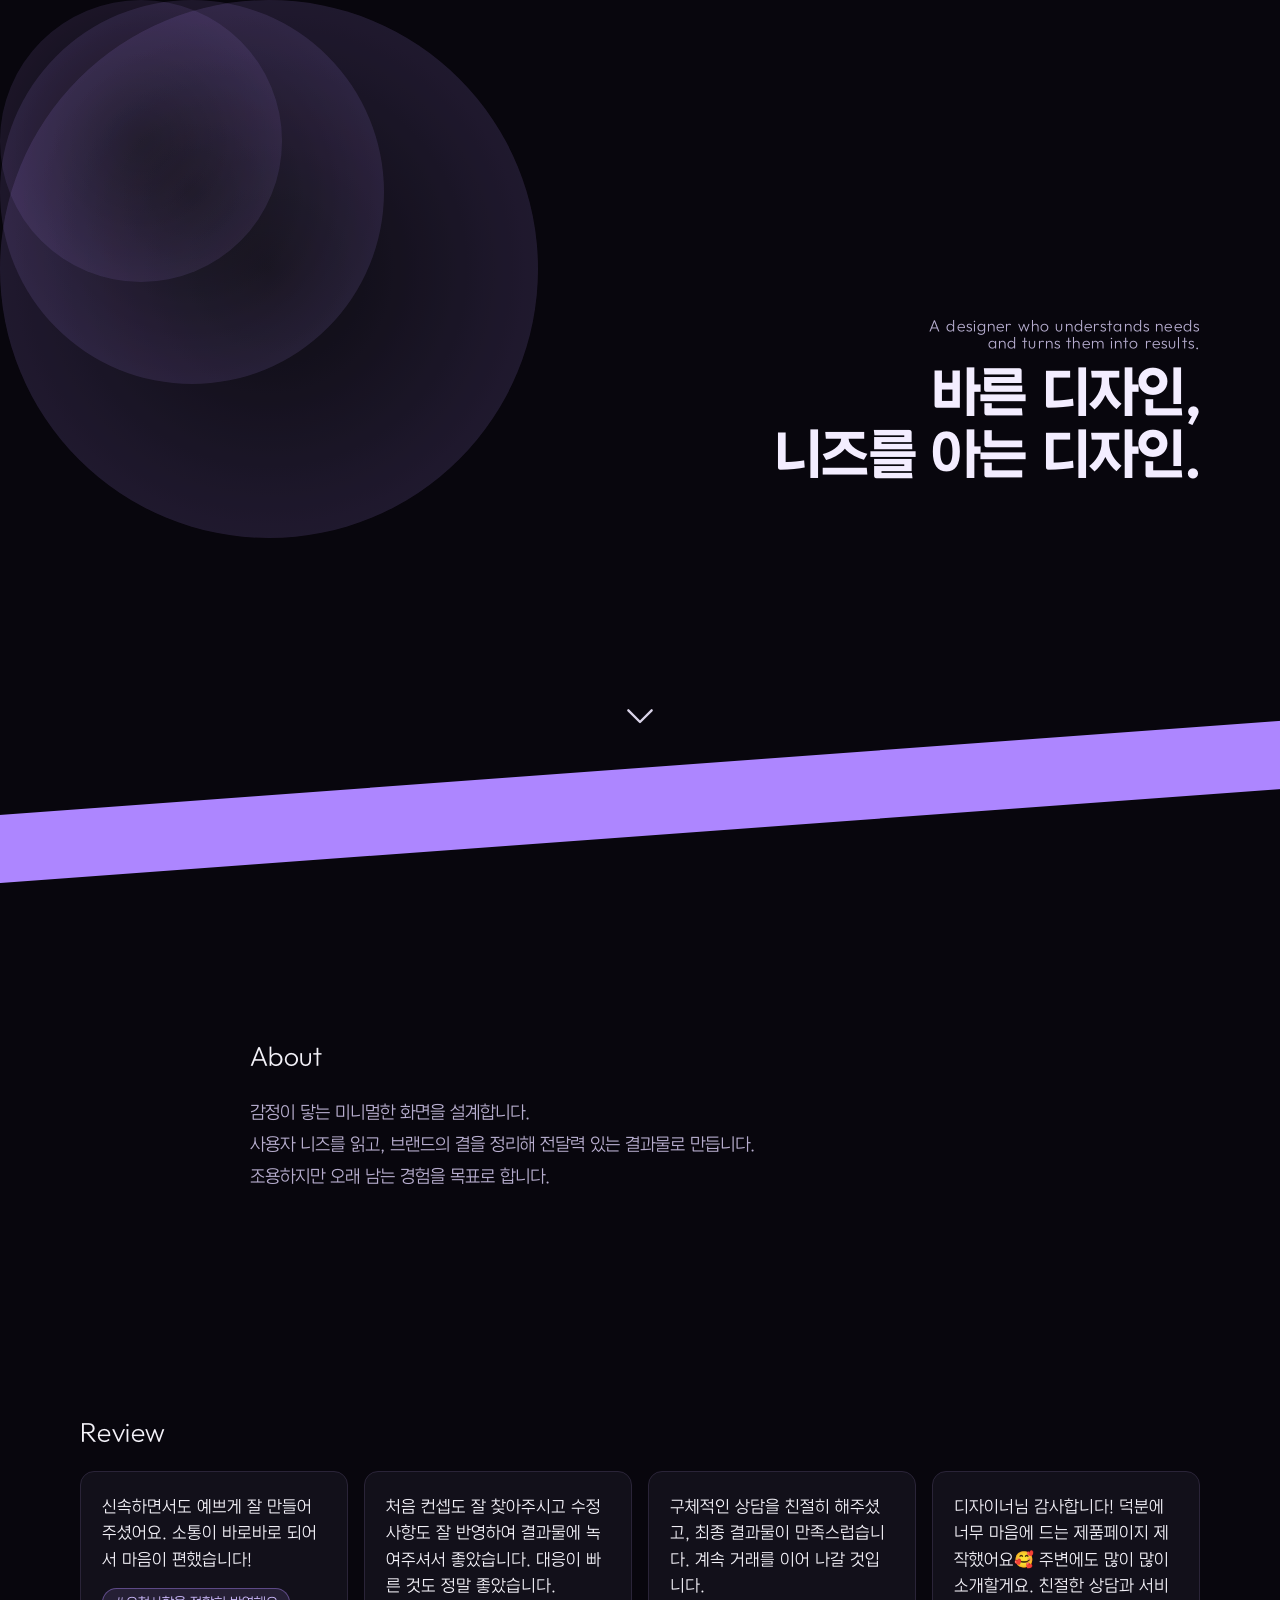
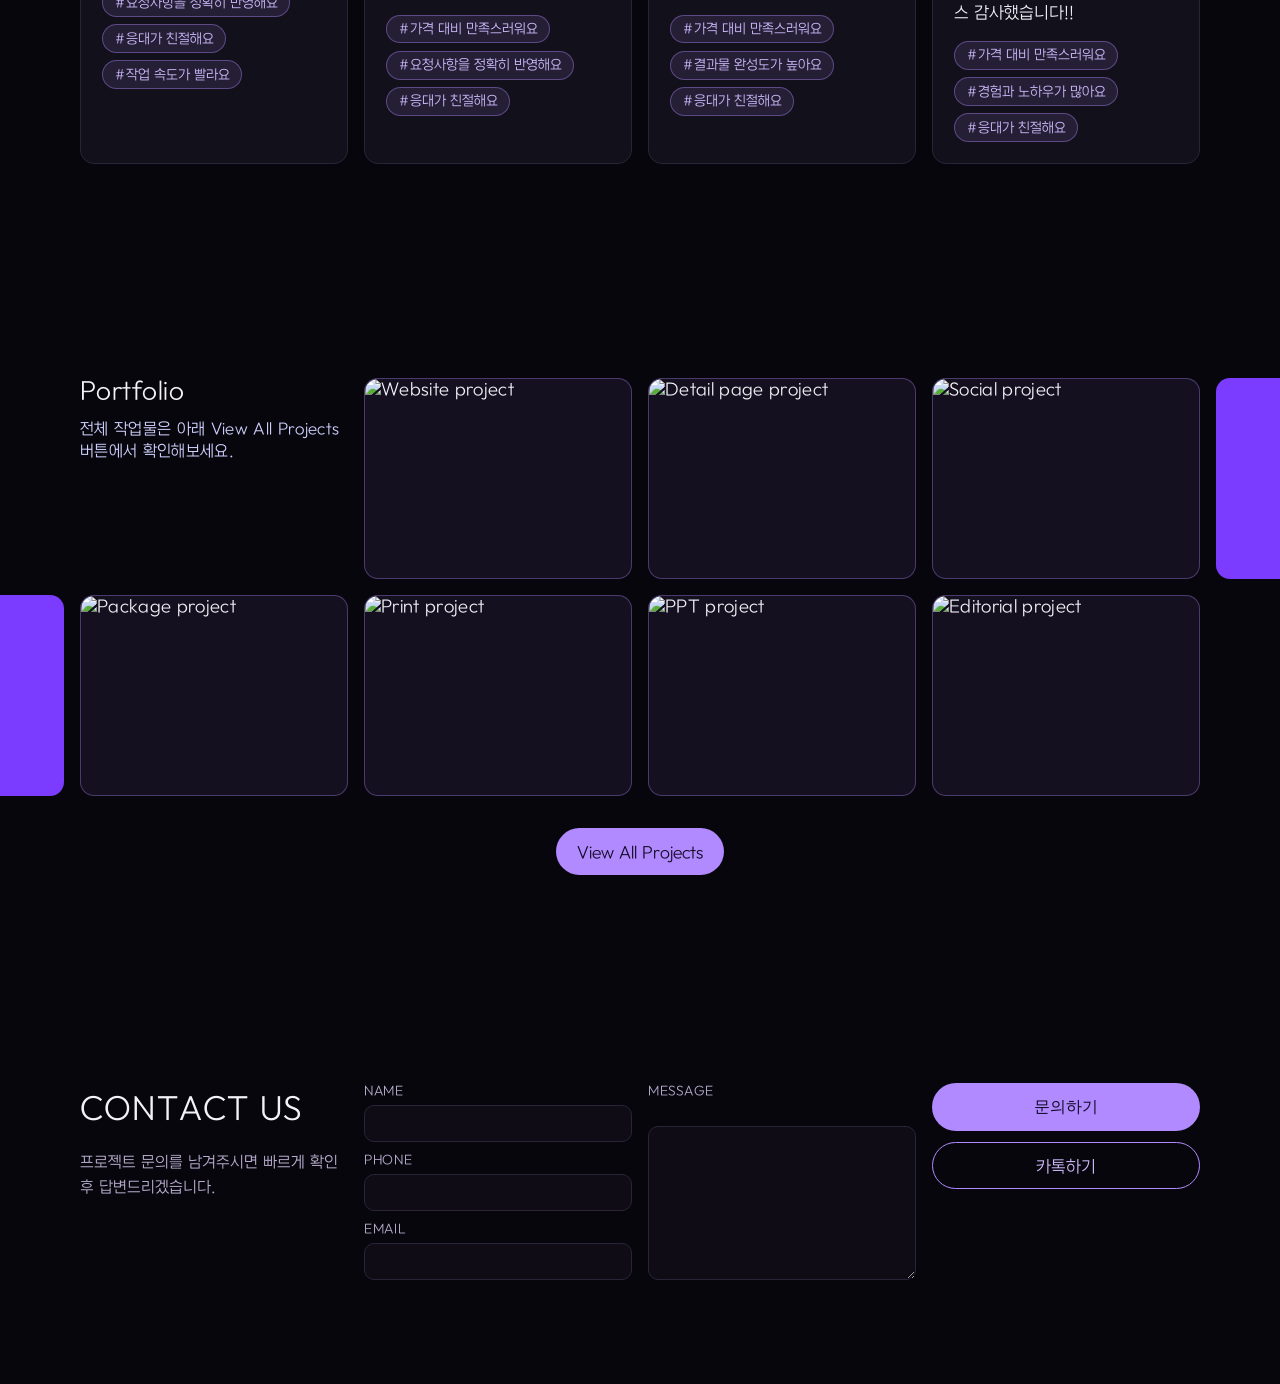
==== index.html @ d5f40d1a "260516 동기화 260516 동기화" ====
﻿<!DOCTYPE html>
<html lang="ko">
  <head>
    <meta charset="UTF-8" />
    <meta name="viewport" content="width=device-width, initial-scale=1.0" />
    <title>VANI Portfolio</title>
    <link rel="stylesheet" href="styles.css" />
    <link rel="apple-touch-icon" sizes="57x57" href="favi/apple-icon-57x57.png" />
    <link rel="apple-touch-icon" sizes="60x60" href="favi/apple-icon-60x60.png" />
    <link rel="apple-touch-icon" sizes="72x72" href="favi/apple-icon-72x72.png" />
    <link rel="apple-touch-icon" sizes="76x76" href="favi/apple-icon-76x76.png" />
    <link rel="apple-touch-icon" sizes="114x114" href="favi/apple-icon-114x114.png" />
    <link rel="apple-touch-icon" sizes="120x120" href="favi/apple-icon-120x120.png" />
    <link rel="apple-touch-icon" sizes="144x144" href="favi/apple-icon-144x144.png" />
    <link rel="apple-touch-icon" sizes="152x152" href="favi/apple-icon-152x152.png" />
    <link rel="apple-touch-icon" sizes="180x180" href="favi/apple-icon-180x180.png" />
    <link rel="icon" type="image/png" sizes="192x192" href="favi/android-icon-192x192.png" />
    <link rel="icon" type="image/png" sizes="32x32" href="favi/favicon-32x32.png" />
    <link rel="icon" type="image/png" sizes="96x96" href="favi/favicon-96x96.png" />
    <link rel="icon" type="image/png" sizes="16x16" href="favi/favicon-16x16.png" />
    <link rel="manifest" href="favi/manifest.json" />
    <meta name="msapplication-TileColor" content="#ffffff" />
    <meta name="msapplication-TileImage" content="favi/ms-icon-144x144.png" />
    <meta name="theme-color" content="#ffffff" />
  </head>
  <body>
    <div id="site-header"></div>

    <main>
      <section class="hero section" id="top" aria-labelledby="hero-title">
        <div class="hero-inner" id="heroFrame">
          <div class="hero-orbs" aria-hidden="true">
            <span class="hero-orb hero-orb-1"></span>
            <span class="hero-orb hero-orb-2"></span>
            <span class="hero-orb hero-orb-3"></span>
          </div>
          <div class="hero-copy">
            <p class="hero-kicker">A designer who understands needs<br />and turns them into results.</p>
            <h1 id="hero-title">바른 디자인,<br />니즈를 아는 디자인.</h1>
          </div>
          <a class="hero-scroll-indicator" href="#about" aria-label="아래 섹션으로 이동">
            <svg viewBox="0 0 24 24" fill="none" aria-hidden="true">
              <path d="M7 10L12 15L17 10" stroke="currentColor" stroke-width="1" stroke-linecap="round" stroke-linejoin="round" />
            </svg>
          </a>
        </div>
      </section>
      <div class="hero-marquee-wrap" aria-hidden="true">
        <section class="hero-marquee">
          <div class="hero-marquee-track" id="heroMarqueeTrack">
            <div class="hero-marquee-group" id="heroMarqueeGroupA"></div>
            <div class="hero-marquee-group" id="heroMarqueeGroupB"></div>
          </div>
        </section>
      </div>

      <section class="about section" id="about">
        <div class="container narrow">
          <h2>About</h2>
          <p>
            감정이 닿는 미니멀한 화면을 설계합니다.<br />
            사용자 니즈를 읽고, 브랜드의 결을 정리해 전달력 있는 결과물로 만듭니다.<br />
            조용하지만 오래 남는 경험을 목표로 합니다.
          </p>
        </div>
      </section>

      <section class="reviews section" id="reviews">
        <div class="container">
          <h2>Review</h2>
          <div class="review-track" id="reviewTrack">
            <article class="review-card">
              <p>
                신속하면서도 예쁘게 잘 만들어주셨어요. 소통이 바로바로 되어서 마음이 편했습니다!
              </p>
              <div class="review-tags" aria-label="리뷰 해시태그">
                <span>#요청사항을 정확히 반영해요</span>
                <span>#응대가 친절해요</span>
                <span>#작업 속도가 빨라요</span>
              </div>
            </article>
            <article class="review-card">
              <p>
                처음 컨셉도 잘 찾아주시고 수정 사항도 잘 반영하여 결과물에 녹여주셔서 좋았습니다. 대응이 빠른 것도 정말 좋았습니다.
              </p>
              <div class="review-tags" aria-label="리뷰 해시태그">
                <span>#가격 대비 만족스러워요</span>
                <span>#요청사항을 정확히 반영해요</span>
                <span>#응대가 친절해요</span>
              </div>
            </article>
            <article class="review-card">
              <p>
                구체적인 상담을 친절히 해주셨고, 최종 결과물이 만족스럽습니다. 계속 거래를 이어 나갈 것입니다.
              </p>
              <div class="review-tags" aria-label="리뷰 해시태그">
                <span>#가격 대비 만족스러워요</span>
                <span>#결과물 완성도가 높아요</span>
                <span>#응대가 친절해요</span>
              </div>
            </article>
            <article class="review-card">
              <p>
                디자이너님 감사합니다! 덕분에 너무 마음에 드는 제품페이지 제작했어요🥰 주변에도 많이 많이 소개할게요. 친절한 상담과 서비스 감사했습니다!!
              </p>
              <div class="review-tags" aria-label="리뷰 해시태그">
                <span>#가격 대비 만족스러워요</span>
                <span>#경험과 노하우가 많아요</span>
                <span>#응대가 친절해요</span>
              </div>
            </article>
          </div>
        </div>
      </section>

      <section class="portfolio section" id="portfolio">
        <div class="container">
          <div class="portfolio-lane-shell">
            <div class="portfolio-lane-blank side-top" aria-hidden="true"></div>
            <div class="portfolio-lane-blank side-bottom" aria-hidden="true"></div>
            <div class="portfolio-lane-grid">
              <div class="portfolio-lane-item lane-intro">
                <h2 class="lane-heading">Portfolio</h2>
                <p class="lane-subtitle">전체 작업물은 아래 View All Projects 버튼에서 확인해보세요.</p>
              </div>
              <div class="portfolio-lane-item lane-card">
                <img src="https://images.unsplash.com/photo-1498050108023-c5249f4df085?auto=format&fit=crop&w=900&q=80" alt="Website project" />
                <span class="lane-overlay">Website</span>
              </div>
              <div class="portfolio-lane-item lane-card">
                <img src="https://images.unsplash.com/photo-1510070009289-b5bc34383727?auto=format&fit=crop&w=900&q=80" alt="Detail page project" />
                <span class="lane-overlay">Detail Page</span>
              </div>
              <div class="portfolio-lane-item lane-card">
                <img src="https://images.unsplash.com/photo-1611162617474-5b21e879e113?auto=format&fit=crop&w=900&q=80" alt="Social project" />
                <span class="lane-overlay">Social</span>
              </div>

              <div class="portfolio-lane-item lane-card">
                <img src="https://images.unsplash.com/photo-1454165804606-c3d57bc86b40?auto=format&fit=crop&w=900&q=80" alt="Package project" />
                <span class="lane-overlay">Package</span>
              </div>
              <div class="portfolio-lane-item lane-card">
                <img src="https://images.unsplash.com/photo-1478737270239-2f02b77fc618?auto=format&fit=crop&w=900&q=80" alt="Print project" />
                <span class="lane-overlay">Print</span>
              </div>
              <div class="portfolio-lane-item lane-card">
                <img src="https://images.unsplash.com/photo-1519389950473-47ba0277781c?auto=format&fit=crop&w=900&q=80" alt="PPT project" />
                <span class="lane-overlay">PPT</span>
              </div>
              <div class="portfolio-lane-item lane-card">
                <img src="https://images.unsplash.com/photo-1487014679447-9f8336841d58?auto=format&fit=crop&w=900&q=80" alt="Editorial project" />
                <span class="lane-overlay">Editorial</span>
              </div>
            </div>
          </div>
          <div class="portfolio-cta-wrap">
            <a class="btn" href="work.html">View All Projects</a>
          </div>
        </div>
      </section>

      <section class="contact section" id="contact">
        <div class="container contact-layout">
          <form class="contact-form" action="#" method="post">
            <div class="contact-form-grid">
              <div class="contact-copy contact-col">
                <h2>CONTACT US</h2>
                <p>프로젝트 문의를 남겨주시면 빠르게 확인 후 답변드리겠습니다.</p>
              </div>
              <div class="contact-fields contact-col">
                <label>
                  Name
                  <input type="text" name="name" required />
                </label>
                <label>
                  Phone
                  <input type="tel" name="phone" required />
                </label>
                <label>
                  Email
                  <input type="email" name="email" required />
                </label>
              </div>
              <div class="contact-fields contact-col">
                <label>
                  Message
                  <textarea name="message" rows="5" required></textarea>
                </label>
              </div>
              <div class="contact-actions contact-col">
                <button type="submit" class="btn">문의하기</button>
                <a
                  class="btn btn-outline"
                  href="https://open.kakao.com/me/vanistudio"
                  target="_blank"
                  rel="noopener noreferrer"
                  role="button"
                  >카톡하기</a
                >
              </div>
            </div>
          </form>
        </div>
      </section>
    </main>

    <div class="floating-sns" aria-label="SNS 바로가기">
      <a
        class="social-link"
        href="https://www.instagram.com/vani.studio.kr/"
        target="_blank"
        rel="noopener noreferrer"
        aria-label="인스타그램"
      >
        <svg viewBox="0 0 24 24" aria-hidden="true">
          <path
            d="M7.8 2h8.4A5.8 5.8 0 0 1 22 7.8v8.4a5.8 5.8 0 0 1-5.8 5.8H7.8A5.8 5.8 0 0 1 2 16.2V7.8A5.8 5.8 0 0 1 7.8 2Zm0 1.9A3.9 3.9 0 0 0 3.9 7.8v8.4a3.9 3.9 0 0 0 3.9 3.9h8.4a3.9 3.9 0 0 0 3.9-3.9V7.8a3.9 3.9 0 0 0-3.9-3.9H7.8Zm8.9 1.4a1.2 1.2 0 1 1 0 2.4 1.2 1.2 0 0 1 0-2.4ZM12 7a5 5 0 1 1 0 10 5 5 0 0 1 0-10Zm0 1.9a3.1 3.1 0 1 0 0 6.2 3.1 3.1 0 0 0 0-6.2Z"
          />
        </svg>
      </a>
      <a
        class="social-link"
        href="https://open.kakao.com/me/vanistudio"
        target="_blank"
        rel="noopener noreferrer"
        aria-label="카카오톡"
      >
        <svg viewBox="0 0 24 24" aria-hidden="true">
          <path
            d="M12 3C6.48 3 2 6.47 2 10.76c0 2.72 1.78 5.11 4.47 6.48l-.9 3.3a.64.64 0 0 0 .94.7l3.7-2.28c.58.08 1.18.12 1.79.12 5.52 0 10-3.47 10-7.76S17.52 3 12 3Zm3.52 9.13H8.48a.8.8 0 1 1 0-1.6h7.04a.8.8 0 1 1 0 1.6Z"
          />
        </svg>
      </a>
    </div>

    <script src="script.js"></script>
  </body>
</html>
---- styles.css ----
﻿:root {
  --bg: #08060d;
  --surface: #12101a;
  --text: #f4f2f9;
  --muted: #b8aecf;
  --accent: #b18aff;
  --accent-soft: #cfbcff;
  --border: #2a2438;
  --transition: 0.3s ease;
}

@font-face {
  font-family: "AtoZ";
  src: url("./?먯씠?ъ?泥?woff2-v1.001/?먯씠?ъ?泥?1Thin.woff2") format("woff2");
  font-weight: 100;
  font-style: normal;
  font-display: swap;
}

@font-face {
  font-family: "AtoZ";
  src: url("./?먯씠?ъ?泥?woff2-v1.001/?먯씠?ъ?泥?2ExtraLight.woff2") format("woff2");
  font-weight: 200;
  font-style: normal;
  font-display: swap;
}

@font-face {
  font-family: "AtoZ";
  src: url("./?먯씠?ъ?泥?woff2-v1.001/?먯씠?ъ?泥?3Light.woff2") format("woff2");
  font-weight: 300;
  font-style: normal;
  font-display: swap;
}

@font-face {
  font-family: "AtoZ";
  src: url("./?먯씠?ъ?泥?woff2-v1.001/?먯씠?ъ?泥?4Regular.woff2") format("woff2");
  font-weight: 400;
  font-style: normal;
  font-display: swap;
}

@font-face {
  font-family: "AtoZ";
  src: url("./?먯씠?ъ?泥?woff2-v1.001/?먯씠?ъ?泥?5Medium.woff2") format("woff2");
  font-weight: 500;
  font-style: normal;
  font-display: swap;
}

@font-face {
  font-family: "AtoZ";
  src: url("./?먯씠?ъ?泥?woff2-v1.001/?먯씠?ъ?泥?6SemiBold.woff2") format("woff2");
  font-weight: 600;
  font-style: normal;
  font-display: swap;
}

@font-face {
  font-family: "AtoZ";
  src: url("./?먯씠?ъ?泥?woff2-v1.001/?먯씠?ъ?泥?7Bold.woff2") format("woff2");
  font-weight: 700;
  font-style: normal;
  font-display: swap;
}

@font-face {
  font-family: "AtoZ";
  src: url("./?먯씠?ъ?泥?woff2-v1.001/?먯씠?ъ?泥?8ExtraBold.woff2") format("woff2");
  font-weight: 800;
  font-style: normal;
  font-display: swap;
}

@font-face {
  font-family: "AtoZ";
  src: url("./?먯씠?ъ?泥?woff2-v1.001/?먯씠?ъ?泥?9Black.woff2") format("woff2");
  font-weight: 900;
  font-style: normal;
  font-display: swap;
}

@font-face {
  font-family: "AtoZ";
  src: url("./%EC%97%90%EC%9D%B4%ED%88%AC%EC%A7%80%EC%B2%B4-woff2-v1.001/%EC%97%90%EC%9D%B4%ED%88%AC%EC%A7%80%EC%B2%B4-4Regular.woff2") format("woff2");
  font-weight: 400;
  font-style: normal;
  font-display: swap;
}

@font-face {
  font-family: "AtoZ";
  src: url("./%EC%97%90%EC%9D%B4%ED%88%AC%EC%A7%80%EC%B2%B4-woff2-v1.001/%EC%97%90%EC%9D%B4%ED%88%AC%EC%A7%80%EC%B2%B4-3Light.woff2") format("woff2");
  font-weight: 300;
  font-style: normal;
  font-display: swap;
}

@font-face {
  font-family: "AtoZ";
  src: url("./%EC%97%90%EC%9D%B4%ED%88%AC%EC%A7%80%EC%B2%B4-woff2-v1.001/%EC%97%90%EC%9D%B4%ED%88%AC%EC%A7%80%EC%B2%B4-5Medium.woff2") format("woff2");
  font-weight: 500;
  font-style: normal;
  font-display: swap;
}

@font-face {
  font-family: "AtoZ";
  src: url("./%EC%97%90%EC%9D%B4%ED%88%AC%EC%A7%80%EC%B2%B4-woff2-v1.001/%EC%97%90%EC%9D%B4%ED%88%AC%EC%A7%80%EC%B2%B4-6SemiBold.woff2") format("woff2");
  font-weight: 600;
  font-style: normal;
  font-display: swap;
}

@font-face {
  font-family: "AtoZ";
  src: url("./%EC%97%90%EC%9D%B4%ED%88%AC%EC%A7%80%EC%B2%B4-woff2-v1.001/%EC%97%90%EC%9D%B4%ED%88%AC%EC%A7%80%EC%B2%B4-7Bold.woff2") format("woff2");
  font-weight: 700;
  font-style: normal;
  font-display: swap;
}

@font-face {
  font-family: "HsJandari";
  src: url("./font/HSJandari-Regular.woff2") format("woff2");
  font-weight: normal;
  font-display: swap;
}

@font-face {
  font-family: "AtoZ";
  src: url("./font/%EC%97%90%EC%9D%B4%ED%88%AC%EC%A7%80%EC%B2%B4-1Thin.woff2") format("woff2");
  font-weight: 100;
  font-style: normal;
  font-display: swap;
}

@font-face {
  font-family: "AtoZ";
  src: url("./font/%EC%97%90%EC%9D%B4%ED%88%AC%EC%A7%80%EC%B2%B4-2ExtraLight.woff2") format("woff2");
  font-weight: 200;
  font-style: normal;
  font-display: swap;
}

@font-face {
  font-family: "AtoZ";
  src: url("./font/%EC%97%90%EC%9D%B4%ED%88%AC%EC%A7%80%EC%B2%B4-3Light.woff2") format("woff2");
  font-weight: 300;
  font-style: normal;
  font-display: swap;
}

@font-face {
  font-family: "AtoZ";
  src: url("./font/%EC%97%90%EC%9D%B4%ED%88%AC%EC%A7%80%EC%B2%B4-4Regular.woff2") format("woff2");
  font-weight: 400;
  font-style: normal;
  font-display: swap;
}

@font-face {
  font-family: "AtoZ";
  src: url("./font/%EC%97%90%EC%9D%B4%ED%88%AC%EC%A7%80%EC%B2%B4-5Medium.woff2") format("woff2");
  font-weight: 500;
  font-style: normal;
  font-display: swap;
}

@font-face {
  font-family: "AtoZ";
  src: url("./font/%EC%97%90%EC%9D%B4%ED%88%AC%EC%A7%80%EC%B2%B4-6SemiBold.woff2") format("woff2");
  font-weight: 600;
  font-style: normal;
  font-display: swap;
}

@font-face {
  font-family: "AtoZ";
  src: url("./font/%EC%97%90%EC%9D%B4%ED%88%AC%EC%A7%80%EC%B2%B4-7Bold.woff2") format("woff2");
  font-weight: 700;
  font-style: normal;
  font-display: swap;
}

@font-face {
  font-family: "AtoZ";
  src: url("./font/%EC%97%90%EC%9D%B4%ED%88%AC%EC%A7%80%EC%B2%B4-8ExtraBold.woff2") format("woff2");
  font-weight: 800;
  font-style: normal;
  font-display: swap;
}

@font-face {
  font-family: "AtoZ";
  src: url("./font/%EC%97%90%EC%9D%B4%ED%88%AC%EC%A7%80%EC%B2%B4-9Black.woff2") format("woff2");
  font-weight: 900;
  font-style: normal;
  font-display: swap;
}

* {
  box-sizing: border-box;
}

html,
body {
  margin: 0;
  padding: 0;
  font-family: "AtoZ", "Pretendard", sans-serif;
  font-weight: 300;
  background: var(--bg);
  color: var(--text);
  scroll-behavior: smooth;
}

::selection {
  background: var(--accent);
  color: var(--bg);
}

::-moz-selection {
  background: var(--accent);
  color: var(--bg);
}

a {
  color: inherit;
  text-decoration: none;
}

img {
  width: 100%;
  display: block;
}

.container {
  width: min(1120px, 92%);
  margin: 0 auto;
}

.narrow {
  width: min(780px, 92%);
}

.section {
  padding: 6.5rem 0;
}

h2 {
  margin: 0 0 1.6rem;
  font-size: 24px;
  font-weight: 300;
  letter-spacing: 0.02em;
}

.site-header {
  position: sticky;
  top: 0;
  z-index: 1000;
  backdrop-filter: blur(10px);
  background: rgba(35, 35, 35, 0.5);
  border-bottom: 1px solid #fff;
}

.site-header .container {
  width: min(1200px, calc(100% - 48px));
}

.header-inner {
  min-height: 100px;
  display: grid;
  grid-template-columns: 1fr auto 1fr;
  align-items: center;
  gap: 30px;
}

.logo {
  font-size: 1.2rem;
  font-weight: 300;
  letter-spacing: 0.15em;
}

.logo-placeholder {
  width: 100px;
  height: 50px;
  display: inline-flex;
  align-items: center;
  justify-content: center;
  justify-self: center;
}

.logo-image {
  width: 100%;
  height: 100%;
  display: block;
  object-fit: contain;
}

.nav {
  display: flex;
  align-items: center;
  gap: 30px;
  font-size: 20px;
}

.nav-left {
  justify-self: start;
}

.nav a {
  color: #fff;
  transition: color var(--transition);
  text-transform: uppercase;
  font-weight: 400;
  line-height: 1.2;
  letter-spacing: -0.05em;
}

.nav a:hover,
.nav a:focus-visible,
.nav a.active {
  color: var(--accent-soft);
}

.menu-toggle {
  display: none;
  border: 0;
  background: transparent;
  color: var(--text);
  font-size: 1.5rem;
}

.header-social {
  display: flex;
  justify-content: flex-end;
  justify-self: end;
  gap: 30px;
}

.social-link {
  width: 24px;
  height: 24px;
  color: #fff;
  opacity: 1;
  transition: transform var(--transition), opacity var(--transition);
}

.social-link svg {
  width: 100%;
  height: 100%;
  fill: currentColor;
}

.social-link:hover,
.social-link:focus-visible {
  transform: translateY(-2px);
  opacity: 1;
}

.floating-sns {
  display: none;
}

.hero {
  min-height: calc(100vh - 100px);
  display: block;
  position: relative;
  padding: 0;
  overflow: hidden;
  background: var(--bg);
}

.hero-inner {
  position: relative;
  display: grid;
  align-items: center;
  width: 100%;
  min-height: calc(100vh - 100px);
  margin: 0;
  padding: 0;
  z-index: 2;
  overflow: hidden;
}

.hero-orbs {
  position: absolute;
  inset: 0;
  pointer-events: none;
}

.hero-orb {
  position: absolute;
  left: 0;
  top: 0;
  border-radius: 50%;
  will-change: transform;
  background: radial-gradient(50% 50% at 50% 50%, rgba(51, 51, 51, 0.2) 0%, rgba(186, 145, 255, 0.2) 100%);
  filter: blur(0.6px);
  transform: translate3d(0, 0, 0);
  opacity: 0.7;
}

.hero-orb-1 {
  width: clamp(420px, 42vw, 720px);
  height: clamp(420px, 42vw, 720px);
}

.hero-orb-2 {
  width: clamp(300px, 30vw, 540px);
  height: clamp(300px, 30vw, 540px);
  opacity: 0.62;
}

.hero-orb-3 {
  width: clamp(220px, 22vw, 420px);
  height: clamp(220px, 22vw, 420px);
  opacity: 0.56;
}

.hero-copy {
  position: relative;
  z-index: 2;
  width: min(1120px, 92%);
  margin: 0 auto;
  padding: 0;
  text-align: right;
}

.hero-kicker {
  margin: 0 0 0.6rem;
  font-size: 0.9rem;
  letter-spacing: 0.08em;
  color: rgba(214, 204, 242, 0.86);
  font-weight: 300;
  opacity: 0;
  transform: translate3d(0, 22px, 0);
  animation: heroFadeUp 0.95s cubic-bezier(0.2, 0.75, 0.2, 1) 0.15s forwards;
}

.hero h1 {
  margin: 0;
  color: #f3edff;
  font-size: clamp(2.1rem, 4vw, 3.8rem);
  line-height: 1.2;
  letter-spacing: -0.01em;
  text-align: right;
  font-weight: 700;
  opacity: 0;
  transform: translate3d(0, 28px, 0);
  animation: heroFadeUp 1s cubic-bezier(0.2, 0.75, 0.2, 1) 0.4s forwards;
}

.hero-description {
  margin: 0.9rem 0 0;
  color: #5e5772;
  line-height: 1.7;
  font-size: clamp(0.94rem, 1.25vw, 1.08rem);
}

.hero-marquee-wrap {
  position: relative;
  z-index: 980;
  width: 100%;
  margin-top: clamp(-2rem, -3.2vw, -2.4rem);
  margin-bottom: clamp(72px, 8vw, 116px);
  transform: translateY(24px);
  display: flex;
  justify-content: center;
  pointer-events: none;
  opacity: 0;
  animation: heroFadeUp 0.95s cubic-bezier(0.2, 0.75, 0.2, 1) 0.7s forwards;
}

.hero-scroll-indicator {
  position: absolute;
  left: 50%;
  bottom: clamp(1.6rem, 3vw, 2.2rem);
  transform: translateX(-50%);
  z-index: 40;
  width: 100px;
  height: 100px;
  display: inline-flex;
  align-items: center;
  justify-content: center;
  color: rgba(240, 233, 255, 0.9);
  animation: arrowFloat 1.8s ease-in-out infinite;
}

.hero-scroll-indicator svg {
  width: 56px;
  height: 56px;
}

.hero-marquee {
  width: calc(100% + 280px);
  margin-inline: -140px;
  height: clamp(50px, 6vw, 68px);
  border-radius: 0;
  transform: rotate(-4.2deg);
  background: #ad86ff;
  border: 0;
  box-shadow: none;
  color: #1e1437;
  overflow: hidden;
  display: flex;
  align-items: center;
}

.hero-marquee-track {
  display: flex;
  align-items: center;
  width: max-content;
  min-width: 200%;
  animation: heroMarqueeScroll 32s linear infinite;
  will-change: transform;
}

.hero-marquee-group {
  display: inline-flex;
  align-items: center;
  white-space: nowrap;
  padding-right: 2.6rem;
}

.hero-marquee-item {
  display: inline-flex;
  align-items: center;
  gap: 1rem;
  font-size: clamp(0.9rem, 1.6vw, 1.18rem);
  font-weight: 600;
  letter-spacing: -0.01em;
  padding: 0 0.45rem;
}

.hero-marquee-star {
  width: 2.2em;
  height: 2.2em;
  flex: 0 0 auto;
  opacity: 0.96;
  filter: none;
}

@keyframes heroMarqueeScroll {
  from { transform: translate3d(0, 0, 0); }
  to { transform: translate3d(-50%, 0, 0); }
}

@keyframes heroFadeUp {
  from {
    opacity: 0;
    transform: translate3d(0, 24px, 0);
  }
  to {
    opacity: 1;
    transform: translate3d(0, 0, 0);
  }
}

@keyframes arrowFloat {
  0%, 100% { transform: translateX(-50%) translateY(0); }
  50% { transform: translateX(-50%) translateY(6px); }
}

.about p {
  color: var(--muted);
  font-size: 1.06rem;
  line-height: 1.9;
}

.review-track {
  display: grid;
  grid-auto-flow: column;
  grid-auto-columns: minmax(250px, 1fr);
  gap: 1rem;
  overflow-x: auto;
  padding-bottom: 0.4rem;
  scroll-snap-type: x mandatory;
}

.review-track::-webkit-scrollbar {
  height: 8px;
}

.review-track::-webkit-scrollbar-thumb {
  background: #2f2546;
  border-radius: 100px;
}

.review-card {
  background: var(--surface);
  border: 1px solid var(--border);
  border-radius: 14px;
  padding: 1.3rem;
  scroll-snap-align: start;
}

.review-card p {
  color: var(--text);
  line-height: 1.65;
  margin: 0;
}

.review-tags {
  display: flex;
  flex-wrap: wrap;
  gap: 0.45rem;
  margin-top: 1rem;
}

.review-tags span {
  display: inline-flex;
  align-items: center;
  padding: 0.35rem 0.7rem;
  border-radius: 999px;
  background: rgba(177, 138, 255, 0.12);
  border: 1px solid rgba(177, 138, 255, 0.4);
  color: var(--accent-soft);
  font-size: 0.82rem;
  line-height: 1.2;
  white-space: nowrap;
}

.portfolio-lane-shell {
  --lane-gap: 1rem;
  position: relative;
}

.portfolio-lane-grid {
  display: grid;
  grid-template-columns: repeat(4, minmax(0, 1fr));
  gap: var(--lane-gap);
}

.portfolio-lane-item,
.portfolio-lane-blank {
  aspect-ratio: 4 / 3;
  border-radius: 14px;
}

.portfolio-lane-item {
  position: relative;
  overflow: hidden;
  display: flex;
  align-items: center;
  justify-content: center;
  border: 1px solid rgba(177, 138, 255, 0.35);
  background: rgba(177, 138, 255, 0.08);
  color: var(--text);
  font-size: 1.05rem;
  letter-spacing: 0.02em;
  transition: transform var(--transition), background var(--transition);
}

.portfolio-lane-item:hover,
.portfolio-lane-item:focus-visible {
  transform: translateY(-3px);
  background: rgba(177, 138, 255, 0.2);
}

.lane-heading {
  padding: 0;
  margin: 0;
  font-size: 24px !important;
  font-weight: 300 !important;
  line-height: 1;
}

.lane-intro {
  display: block;
  position: static;
  overflow: visible;
  border: 0;
  background: transparent;
  padding: 0;
  cursor: default;
}

.lane-intro:hover,
.lane-intro:focus-visible {
  transform: none;
  background: transparent;
}

.lane-subtitle {
  margin: 1rem 0 0;
  color: #cfd2ff;
  font-size: 0.96rem;
  line-height: 1.4;
  text-align: left;
}

.lane-card img {
  width: 100%;
  height: 100%;
  object-fit: cover;
  transition: transform var(--transition);
}

.lane-overlay {
  position: absolute;
  inset: 0;
  display: flex;
  align-items: flex-end;
  padding: 1rem;
  background: linear-gradient(to top, rgba(8, 6, 13, 0.85), rgba(8, 6, 13, 0.2));
  color: #fff;
  letter-spacing: 0.02em;
  opacity: 0;
  transition: opacity var(--transition);
}

.lane-card:hover img,
.lane-card:focus-within img {
  transform: scale(1.05);
}

.lane-card:hover .lane-overlay,
.lane-card:focus-within .lane-overlay {
  opacity: 1;
}

.portfolio-lane-blank {
  border: 0;
  background: #7c3cff;
  pointer-events: none;
}

.side-top,
.side-bottom {
  position: absolute;
  width: calc((100% - (var(--lane-gap) * 3)) / 4);
}

.side-top {
  top: 0;
  right: calc(-1 * (((100% - (var(--lane-gap) * 3)) / 4) + var(--lane-gap)));
}

.side-bottom {
  bottom: 0;
  left: calc(-1 * (((100% - (var(--lane-gap) * 3)) / 4) + var(--lane-gap)));
}

.portfolio-cta-wrap {
  margin-top: 2rem;
  text-align: center;
}

.btn {
  display: inline-flex;
  align-items: center;
  justify-content: center;
  gap: 0.4rem;
  padding: 0.78rem 1.25rem;
  border-radius: 999px;
  background: var(--accent);
  color: #120a25;
  font-weight: 300;
  border: 1px solid transparent;
  transition: transform var(--transition), filter var(--transition), background var(--transition);
}

.btn:hover,
.btn:focus-visible {
  transform: translateY(-2px);
  filter: brightness(1.05);
}

.btn-outline {
  background: transparent;
  color: var(--accent-soft);
  border-color: var(--accent);
}

.contact-layout {
  display: block;
}

.contact-copy {
  color: var(--muted);
  font-size: 0.94rem;
  line-height: 1.65;
  max-width: none;
}

.contact-copy h2 {
  margin: 0 0 0.85rem;
  color: var(--text);
  letter-spacing: 0.04em;
  font-size: clamp(1.4rem, 2.4vw, 2rem);
}

.contact-form {
  width: 100%;
}

.contact-form-grid {
  display: grid;
  grid-template-columns: repeat(4, minmax(0, 1fr));
  gap: 1rem;
  align-items: start;
}

.contact-col {
  height: 100%;
}

.contact-fields {
  display: grid;
  gap: 0.65rem;
}

.contact-form label {
  display: grid;
  gap: 0.42rem;
  color: var(--muted);
  font-size: 0.78rem;
  text-transform: uppercase;
  letter-spacing: 0.06em;
}

.contact-form input,
.contact-form textarea {
  width: 100%;
  border-radius: 10px;
  border: 1px solid var(--border);
  background: #0f0c16;
  color: var(--text);
  padding: 0.62rem 0.9rem;
  font: inherit;
  outline: none;
  transition: border-color var(--transition), box-shadow var(--transition);
}

.contact-form textarea {
  min-height: 132px;
  resize: vertical;
}

.contact-form input:focus,
.contact-form textarea:focus {
  border-color: var(--accent);
  box-shadow: 0 0 0 3px rgba(177, 138, 255, 0.22);
}

.contact-actions {
  display: flex;
  gap: 0.7rem;
  flex-direction: column;
  justify-content: flex-start;
  align-items: stretch;
}

.contact-actions .btn {
  font-size: 16px;
  width: 100%;
}

.blank-page {
  min-height: calc(100vh - 100px);
}

.about-page {
  min-height: calc(100vh - 100px);
  background: #202020;
}

.resume-section {
  min-height: calc(100vh - 100px);
  display: flex;
  align-items: flex-start;
  justify-content: center;
  padding: clamp(90px, 11vw, 200px) clamp(24px, 6vw, 72px) 100px;
}

.resume-shell {
  width: min(1200px, 100%);
  display: grid;
  grid-template-columns: 282px 2px minmax(0, 792px);
  gap: 62px;
  align-items: start;
}

.resume-profile {
  display: flex;
  flex-direction: column;
  align-items: flex-start;
  gap: 10px;
}

.resume-photo {
  width: 282px;
  height: 300px;
  margin: 0;
  overflow: hidden;
  border-radius: 30px;
  background: linear-gradient(135deg, #f5c4dc, #ead4ff);
}

.resume-photo img {
  width: 100%;
  height: 100%;
  object-fit: cover;
  object-position: center;
}

.resume-name {
  margin: 0;
  font-family: "HsJandari", "AtoZ", "Pretendard", sans-serif;
  color: #ba91ff;
  font-size: 40px;
  font-weight: normal;
  line-height: 1.4;
  letter-spacing: -0.01em;
}

.resume-intro {
  width: 282px;
  margin: 0;
  color: #fff;
  font-size: 16px;
  font-weight: 300;
  line-height: 1.6;
  letter-spacing: -0.01em;
}

.resume-contact {
  display: flex;
  flex-direction: column;
  gap: 5px;
  margin-top: 40px;
  font-style: normal;
}

.resume-contact a {
  display: inline-flex;
  align-items: center;
  gap: 10px;
  color: #fff;
  font-size: 16px;
  line-height: 1.6;
  letter-spacing: -0.01em;
  font-weight: 300;
  text-decoration: none;
}

.resume-contact a:first-child {
  text-decoration: underline;
  text-underline-offset: 3px;
}

.resume-contact svg {
  width: 20px;
  height: 20px;
  flex: 0 0 auto;
  fill: currentColor;
}

.resume-divider {
  width: 2px;
  height: 730px;
  background: #ba91ff;
}

.resume-details {
  display: flex;
  flex-direction: column;
  gap: 50px;
  min-width: 0;
}

.resume-block h2 {
  margin: 0 0 20px;
  font-family: "HsJandari", "AtoZ", "Pretendard", sans-serif;
  color: #ba91ff;
  font-size: 30px;
  font-weight: normal;
  line-height: 1.4;
  letter-spacing: -0.01em;
}

.resume-list {
  display: grid;
  grid-template-columns: max-content minmax(0, 1fr);
  column-gap: 24px;
  row-gap: 10px;
  color: #fff;
  font-size: 16px;
  line-height: 1.2;
  letter-spacing: -0.01em;
}

.resume-list time {
  min-width: 72px;
  font-weight: 500;
  white-space: nowrap;
}

.resume-list p {
  min-width: 0;
  margin: 0;
  font-weight: 300;
}

.resume-two-column {
  display: grid;
  grid-template-columns: minmax(260px, 358px) minmax(260px, 383px);
  gap: 50px;
  align-items: start;
}

.skill-grid,
.inspiration-tags {
  list-style: none;
  margin: 0;
  padding: 0;
}

.skill-grid {
  display: grid;
  grid-template-columns: repeat(5, 50px);
  gap: 15px 25px;
}

.skill-badge {
  width: 50px;
  height: 50px;
  display: block;
}

.skill-badge img {
  width: 100%;
  height: 100%;
  object-fit: contain;
}

.inspiration-tags {
  display: flex;
  flex-wrap: wrap;
  gap: 10px;
}

.inspiration-tags li {
  display: inline-flex;
  align-items: center;
  min-height: 29px;
  padding: 5px 10px;
  border: 1px solid #fff;
  border-radius: 10px;
  background: rgba(255, 255, 255, 0.1);
  color: #fff;
  font-size: 16px;
  line-height: 1;
  letter-spacing: -0.01em;
  font-weight: 300;
  white-space: nowrap;
}

.resume-bottom {
  grid-template-columns: minmax(360px, 461px) minmax(220px, 252px);
}

.resume-list.compact {
  row-gap: 10px;
}

.resume-list.compact time {
  min-width: 103px;
}

.resume-list.credentials time {
  min-width: 42px;
}

.work-page {
  min-height: calc(100vh - 100px);
}

.work-gallery-section {
  padding-top: 5rem;
}

.work-filter {
  display: flex;
  flex-wrap: wrap;
  gap: 0.7rem;
  margin-bottom: 2.2rem;
}

.work-filter-btn {
  --filter-label-color: #d8cee9;
  padding: 0.56rem 1.1rem;
  border-radius: 999px;
  border: 1px solid rgba(255, 255, 255, 0.14);
  background: rgba(255, 255, 255, 0.07);
  color: var(--filter-label-color);
  font: inherit;
  font-size: 0.9rem;
  cursor: pointer;
  backdrop-filter: blur(8px);
  transition: background var(--transition), border-color var(--transition), color var(--transition), transform var(--transition);
}


.work-filter-btn:hover,
.work-filter-btn:focus-visible {
  background: rgba(255, 255, 255, 0.14);
  border-color: rgba(255, 255, 255, 0.25);
  transform: translateY(-1px);
}

.work-filter-btn.active {
  --filter-label-color: var(--accent-soft);
  background: rgba(177, 138, 255, 0.2);
  border-color: rgba(177, 138, 255, 0.86);
  color: var(--accent-soft);
}

.work-gallery-grid {
  display: grid;
  grid-template-columns: repeat(5, minmax(0, 1fr));
  gap: 22px;
}

.work-gallery-card {
  position: relative;
  overflow: hidden;
  border-radius: 14px;
  aspect-ratio: 4 / 3;
  background: #110d18;
  cursor: pointer;
  transform: translateY(0);
  opacity: 1;
  transition: transform 0.35s ease, box-shadow 0.35s ease, opacity 0.35s ease;
}

.work-gallery-card img {
  width: 100%;
  height: 100%;
  object-fit: cover;
}

.work-card-overlay {
  position: absolute;
  inset: 0;
  background: linear-gradient(to top, rgba(0, 0, 0, 0.08), transparent);
  opacity: 0.35;
  transform: translateY(10px);
  transition: opacity 0.38s ease, transform 0.38s ease, background 0.38s ease;
}

.work-card-title {
  position: absolute;
  left: 1rem;
  right: 1rem;
  bottom: 0.95rem;
  margin: 0;
  color: #fff;
  font-size: 0.95rem;
  font-weight: 500;
  opacity: 0;
  transform: translateY(16px);
  transition: opacity 0.34s ease, transform 0.34s ease;
}

.work-gallery-card:hover,
.work-gallery-card:focus-visible {
  transform: translateY(-10px);
  box-shadow: 0 20px 34px rgba(0, 0, 0, 0.35);
}

.work-gallery-card:hover .work-card-overlay,
.work-gallery-card:focus-visible .work-card-overlay {
  opacity: 1;
  transform: translateY(0);
  background: linear-gradient(to top, rgba(0, 0, 0, 0.72), transparent 70%);
}

.work-gallery-card:hover .work-card-title,
.work-gallery-card:focus-visible .work-card-title {
  opacity: 1;
  transform: translateY(0);
}

.work-gallery-card.is-hidden {
  opacity: 0;
  transform: translateY(12px) scale(0.98);
  pointer-events: none;
}

.work-gallery-card.is-visible {
  opacity: 1;
  transform: translateY(0) scale(1);
  pointer-events: auto;
}

/* Detail pages */
body.detail-page {
  background: #fff;
  color: #17171b;
}

body.detail-page .detail-wrapper {
  width: min(860px, 92%);
  margin: 5rem auto;
}

body.detail-page .detail-header {
  margin-bottom: 2rem;
}

body.detail-page .detail-header a {
  color: #6d4bc3;
}

body.detail-page .detail-content {
  color: #33343c;
  line-height: 1.8;
}

@media (max-width: 900px) {
  .resume-section {
    padding-top: 80px;
  }

  .resume-shell {
    grid-template-columns: minmax(0, 1fr);
    gap: 42px;
  }

  .resume-profile {
    align-items: center;
    text-align: center;
  }

  .resume-intro {
    width: min(360px, 100%);
  }

  .resume-contact {
    align-items: center;
    margin-top: 24px;
  }

  .resume-divider {
    width: 100%;
    height: 2px;
  }

  .resume-two-column,
  .resume-bottom {
    grid-template-columns: 1fr;
    gap: 42px;
  }

  .skill-grid {
    grid-template-columns: repeat(5, 50px);
  }

  .hero-inner {
    min-height: calc(100vh - 100px);
  }

  .hero-copy {
    max-width: 92%;
  }

  .hero-marquee {
    transform: rotate(-3.4deg);
  }

  .hero-marquee-wrap {
    margin-top: -1.4rem;
    margin-bottom: clamp(72px, 10vw, 108px);
  }

  .portfolio-lane-grid {
    grid-template-columns: repeat(2, minmax(0, 1fr));
  }

  .side-top,
  .side-bottom {
    display: none;
  }

  .contact-copy {
    max-width: 100%;
  }

  .contact-form-grid {
    grid-template-columns: repeat(2, minmax(0, 1fr));
  }

  .contact-actions {
    flex-direction: row;
    flex-wrap: wrap;
    align-items: center;
  }

  .contact-actions .btn {
    width: auto;
  }

  .work-gallery-grid {
    grid-template-columns: repeat(4, minmax(0, 1fr));
  }
}

@media (max-width: 760px) {
  .resume-section {
    padding: 56px 1rem 72px;
  }

  .resume-shell {
    gap: 36px;
  }

  .resume-photo {
    width: min(282px, 100%);
    height: auto;
    aspect-ratio: 282 / 300;
  }

  .resume-name {
    font-size: 34px;
  }

  .resume-block h2 {
    font-size: 26px;
  }

  .resume-list,
  .resume-list.compact {
    grid-template-columns: 1fr;
    row-gap: 6px;
    font-size: 15px;
  }

  .resume-list p {
    margin-bottom: 8px;
  }

  .resume-list time,
  .resume-list.compact time,
  .resume-list.credentials time {
    min-width: 0;
    color: #ba91ff;
  }

  .skill-grid {
    grid-template-columns: repeat(auto-fit, 50px);
    justify-content: start;
  }

  .inspiration-tags li {
    font-size: 14px;
  }

  .container {
    width: 100%;
    padding-inline: 1rem;
  }

  .header-inner {
    min-height: 100px;
    grid-template-columns: auto 1fr;
    gap: 12px 20px;
    align-content: center;
  }

  .menu-toggle {
    display: none;
  }

  .nav {
    position: static;
    grid-column: 1 / -1;
    display: flex;
    flex-direction: row;
    gap: 18px;
    min-width: 0;
    padding: 0;
    background: transparent;
    border: 0;
    border-radius: 0;
    font-size: 14px;
  }

  .nav.open {
    display: flex;
  }

  .nav-left {
    justify-self: start;
  }

  .logo-placeholder {
    margin-inline: 0;
    width: 80px;
    height: 40px;
    justify-self: start;
  }

  .header-social {
    display: none;
  }

  .floating-sns {
    position: fixed;
    right: 1rem;
    bottom: 1rem;
    z-index: 1100;
    display: flex;
    flex-direction: column;
    gap: 0.55rem;
  }

  .floating-sns .social-link {
    width: 44px;
    height: 44px;
    display: inline-flex;
    align-items: center;
    justify-content: center;
    border-radius: 999px;
    background: rgba(18, 16, 26, 0.92);
    border: 1px solid rgba(177, 138, 255, 0.44);
    box-shadow: 0 8px 20px rgba(0, 0, 0, 0.3);
  }

  .floating-sns .social-link svg {
    width: 22px;
    height: 22px;
  }

  .section {
    padding: 4.6rem 0;
  }

  .hero h1 {
    white-space: normal;
  }

  .hero {
    min-height: clamp(500px, 78svh, 640px);
  }

  .hero-inner {
    min-height: clamp(500px, 78svh, 640px);
    align-items: center;
  }

  .hero-copy {
    width: 100%;
    padding-inline: 1rem;
  }

  .hero-marquee {
    width: calc(100% + 180px);
    margin-inline: -90px;
    border-radius: 0;
    transform: rotate(-3deg);
  }

  .hero-marquee-wrap {
    margin-top: -1rem;
    margin-bottom: 72px;
  }

  .hero-scroll-indicator {
    bottom: 4.6rem;
  }

  .portfolio-lane-grid {
    grid-template-columns: 1fr;
  }

  .lane-overlay {
    opacity: 1;
  }

  .work-gallery-grid {
    grid-template-columns: repeat(2, minmax(0, 1fr));
    gap: 20px;
  }

  .contact-form-grid {
    grid-template-columns: 1fr;
  }
}
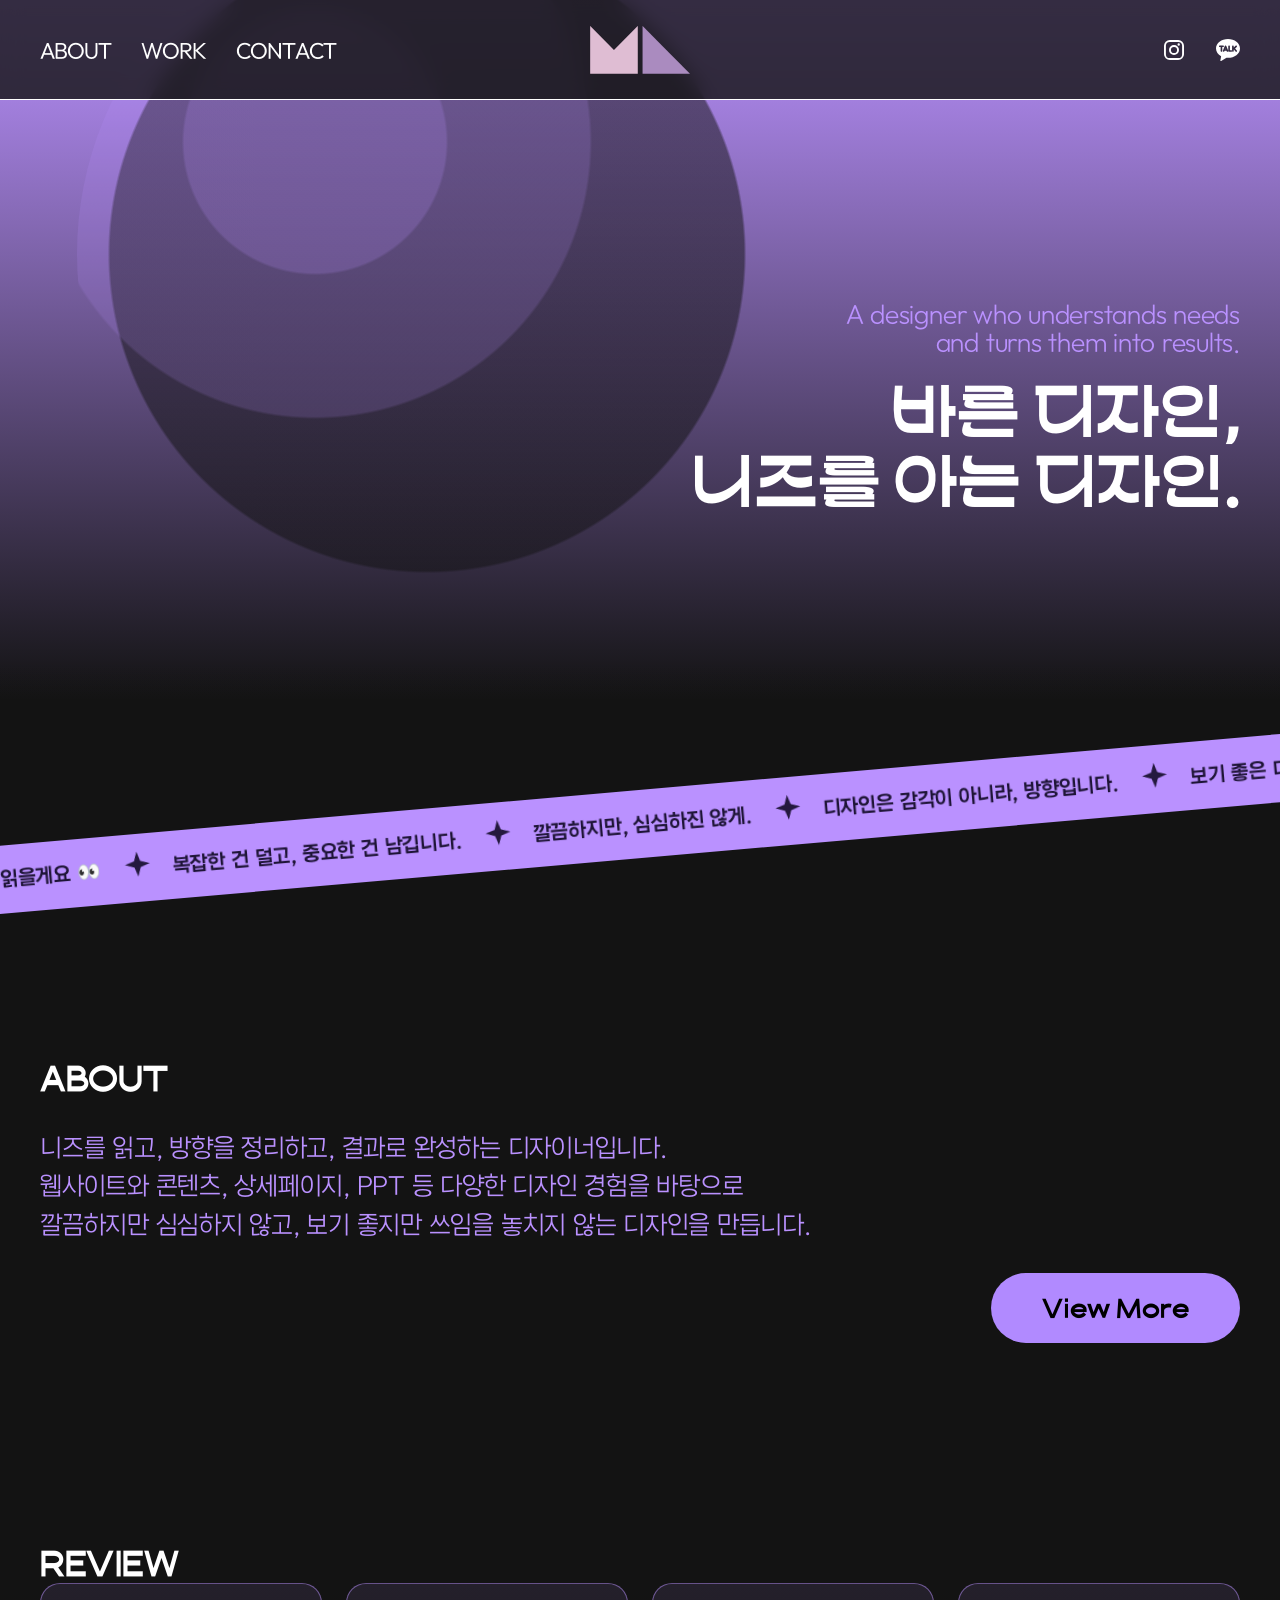
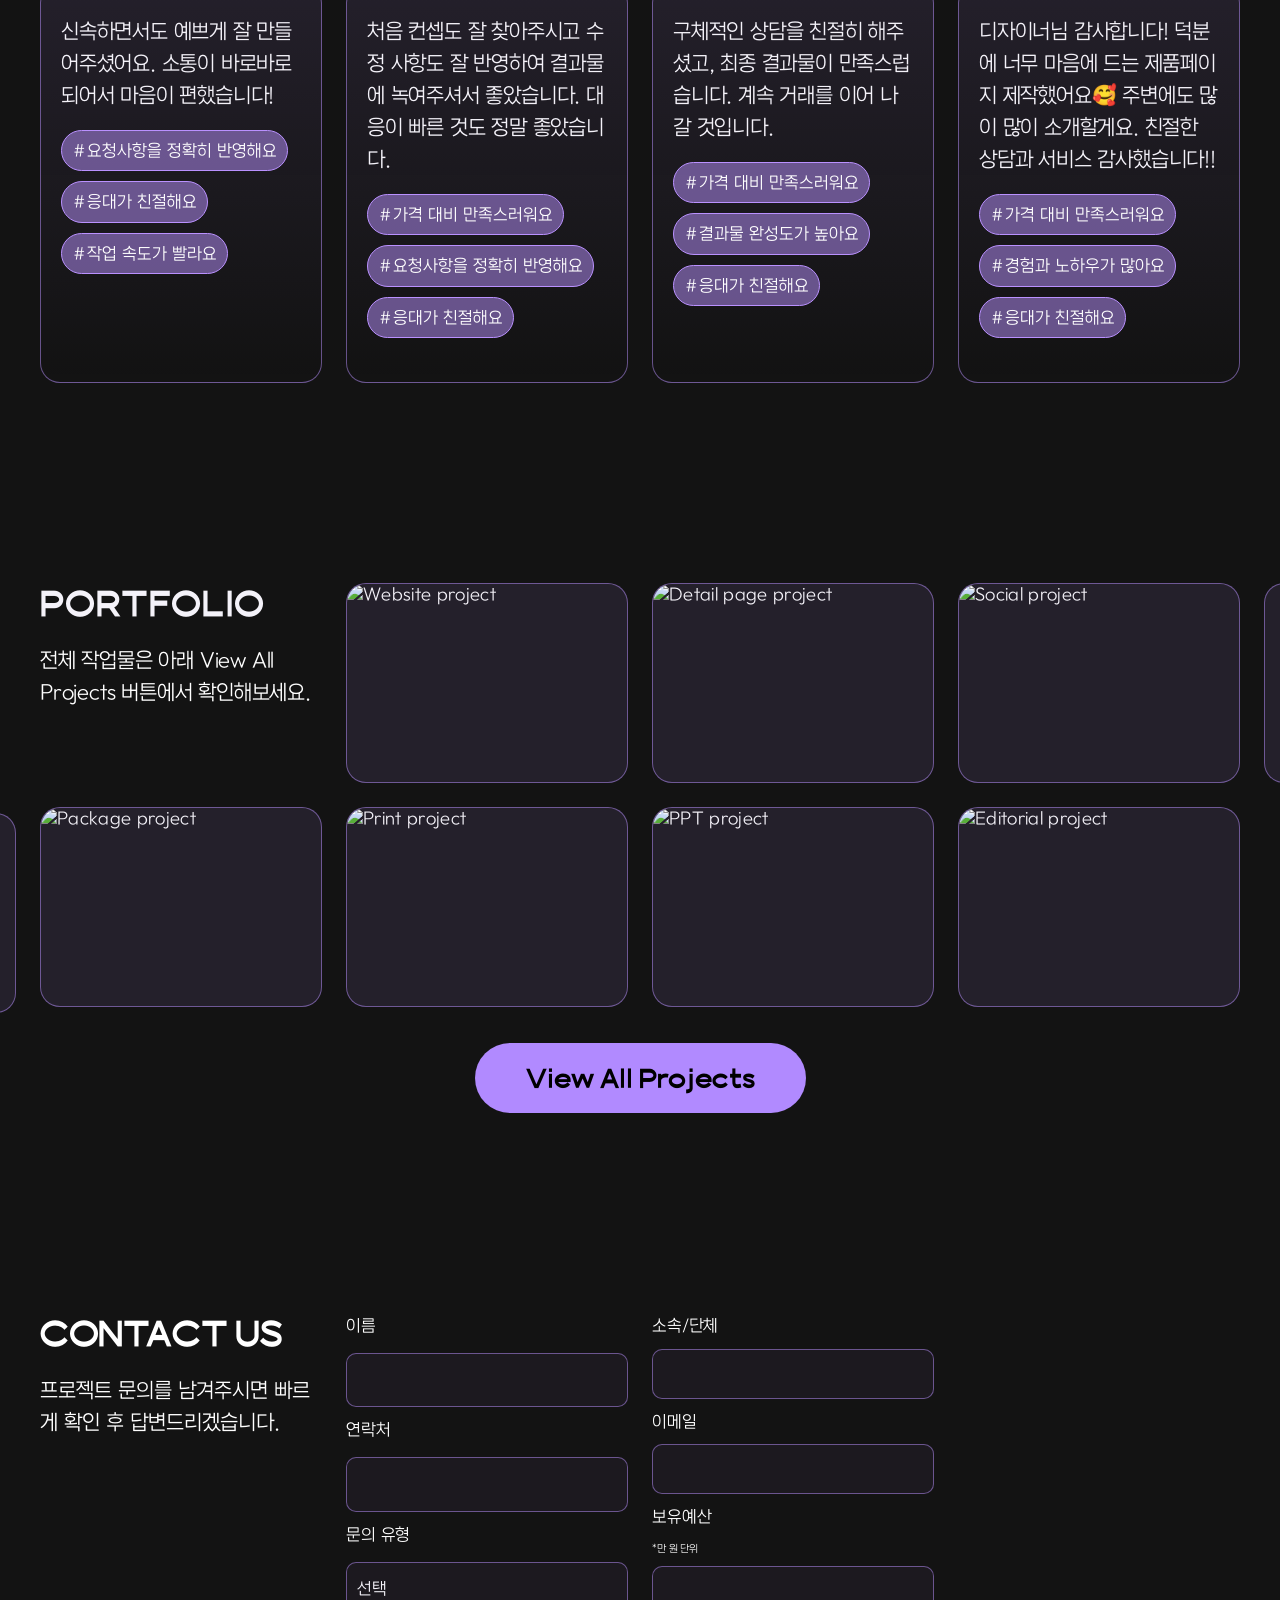
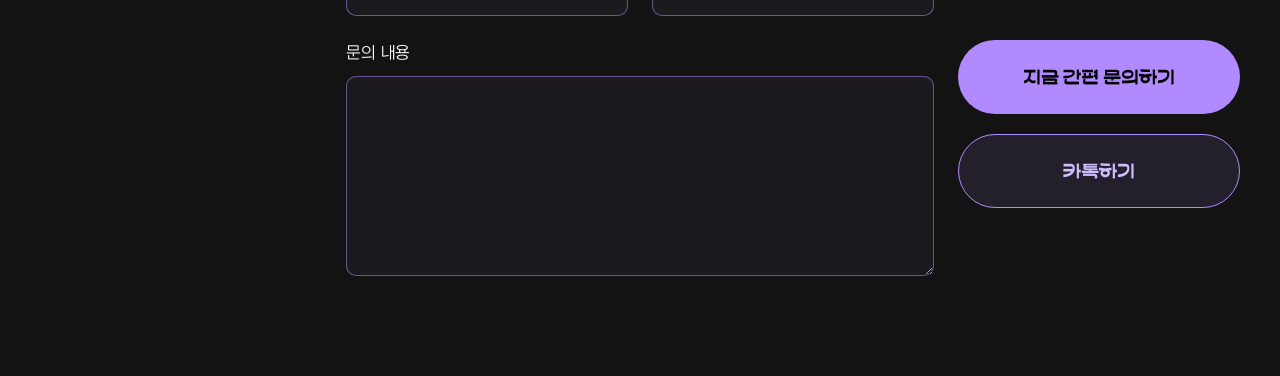
==== commit 1f74d821: "main_edit 메인 디자인 수정" ====
--- a/index.html
+++ b/index.html
@@ -56,18 +56,19 @@
 
       <section class="about section" id="about">
         <div class="container narrow">
-          <h2>About</h2>
+          <h2>ABOUT</h2>
           <p>
-            감정이 닿는 미니멀한 화면을 설계합니다.<br />
-            사용자 니즈를 읽고, 브랜드의 결을 정리해 전달력 있는 결과물로 만듭니다.<br />
-            조용하지만 오래 남는 경험을 목표로 합니다.
+            니즈를 읽고, 방향을 정리하고, 결과로 완성하는 디자이너입니다.<br />
+            웹사이트와 콘텐츠, 상세페이지, PPT 등 다양한 디자인 경험을 바탕으로<br />
+            깔끔하지만 심심하지 않고, 보기 좋지만 쓰임을 놓치지 않는 디자인을 만듭니다.
           </p>
+          <a class="btn main-about-btn" href="about.html">View More</a>
         </div>
       </section>
 
       <section class="reviews section" id="reviews">
         <div class="container">
-          <h2>Review</h2>
+          <h2>REVIEW</h2>
           <div class="review-track" id="reviewTrack">
             <article class="review-card">
               <p>
@@ -120,7 +121,7 @@
             <div class="portfolio-lane-blank side-bottom" aria-hidden="true"></div>
             <div class="portfolio-lane-grid">
               <div class="portfolio-lane-item lane-intro">
-                <h2 class="lane-heading">Portfolio</h2>
+                <h2 class="lane-heading">PORTFOLIO</h2>
                 <p class="lane-subtitle">전체 작업물은 아래 View All Projects 버튼에서 확인해보세요.</p>
               </div>
               <div class="portfolio-lane-item lane-card">
@@ -170,26 +171,47 @@
               </div>
               <div class="contact-fields contact-col">
                 <label>
-                  Name
+                  이름
                   <input type="text" name="name" required />
                 </label>
                 <label>
-                  Phone
+                  연락처
                   <input type="tel" name="phone" required />
                 </label>
                 <label>
-                  Email
+                  문의 유형
+                  <select name="type" required>
+                    <option value="" selected disabled>선택</option>
+                    <option>웹사이트</option>
+                    <option>상세페이지</option>
+                    <option>SNS 콘텐츠</option>
+                    <option>PPT</option>
+                    <option>기타</option>
+                  </select>
+                </label>
+              </div>
+              <div class="contact-fields contact-col">
+                <label>
+                  소속/단체
+                  <input type="text" name="organization" />
+                </label>
+                <label>
+                  이메일
                   <input type="email" name="email" required />
                 </label>
-              </div>
-              <div class="contact-fields contact-col">
-                <label>
-                  Message
+                <label>
+                  보유예산 <small>*만 원 단위</small>
+                  <input type="text" name="budget" />
+                </label>
+              </div>
+              <div class="contact-fields contact-message-col">
+                <label>
+                  문의 내용
                   <textarea name="message" rows="5" required></textarea>
                 </label>
               </div>
               <div class="contact-actions contact-col">
-                <button type="submit" class="btn">문의하기</button>
+                <button type="submit" class="btn">지금 간편 문의하기</button>
                 <a
                   class="btn btn-outline"
                   href="https://open.kakao.com/me/vanistudio"
--- a/styles.css
+++ b/styles.css
@@ -1,5 +1,5 @@
 ﻿:root {
-  --bg: #08060d;
+  --bg: #131313;
   --surface: #12101a;
   --text: #f4f2f9;
   --muted: #b8aecf;
@@ -7,6 +7,11 @@
   --accent-soft: #cfbcff;
   --border: #2a2438;
   --transition: 0.3s ease;
+  --header-height: 100px;
+  --story-content-max: 1200px;
+  --story-side-padding: max(40px, calc((100vw - var(--story-content-max)) / 2));
+  --main-content-max: 1200px;
+  --main-side-padding: max(40px, calc((100vw - var(--main-content-max)) / 2));
 }
 
 @font-face {
@@ -208,6 +213,8 @@
 body {
   margin: 0;
   padding: 0;
+  max-width: 100%;
+  overflow-x: hidden;
   font-family: "AtoZ", "Pretendard", sans-serif;
   font-weight: 300;
   background: var(--bg);
@@ -256,12 +263,32 @@
 }
 
 .site-header {
-  position: sticky;
+  position: fixed;
   top: 0;
-  z-index: 1000;
+  left: 0;
+  z-index: 9999;
+  width: 100%;
+  isolation: isolate;
+  -webkit-backdrop-filter: blur(10px);
   backdrop-filter: blur(10px);
-  background: rgba(35, 35, 35, 0.5);
-  border-bottom: 1px solid #fff;
+  background: rgba(19, 19, 19, 0.8);
+  border-bottom: 0;
+}
+
+.site-header::after {
+  content: "";
+  position: absolute;
+  left: 0;
+  right: 0;
+  bottom: 0;
+  z-index: 10000;
+  height: 1px;
+  background: #fff;
+  pointer-events: none;
+}
+
+main {
+  padding-top: 0;
 }
 
 .site-header .container {
@@ -289,6 +316,8 @@
   align-items: center;
   justify-content: center;
   justify-self: center;
+  grid-column: 2;
+  grid-row: 1;
 }
 
 .logo-image {
@@ -303,6 +332,8 @@
   align-items: center;
   gap: 30px;
   font-size: 20px;
+  grid-column: 1;
+  grid-row: 1;
 }
 
 .nav-left {
@@ -330,6 +361,7 @@
   background: transparent;
   color: var(--text);
   font-size: 1.5rem;
+  cursor: pointer;
 }
 
 .header-social {
@@ -337,6 +369,8 @@
   justify-content: flex-end;
   justify-self: end;
   gap: 30px;
+  grid-column: 3;
+  grid-row: 1;
 }
 
 .social-link {
@@ -353,6 +387,16 @@
   fill: currentColor;
 }
 
+.social-link img {
+  width: 100%;
+  height: 100%;
+  object-fit: contain;
+}
+
+.menu-backdrop {
+  display: none;
+}
+
 .social-link:hover,
 .social-link:focus-visible {
   transform: translateY(-2px);
@@ -364,20 +408,49 @@
 }
 
 .hero {
-  min-height: calc(100vh - 100px);
+  min-height: 1000px;
+  margin-top: 0;
   display: block;
   position: relative;
-  padding: 0;
+  padding: var(--header-height) 0 0;
   overflow: hidden;
-  background: var(--bg);
+  background: linear-gradient(180deg, #ba91ff 0%, #131313 70%);
+}
+
+.hero::before,
+.hero::after {
+  content: "";
+  position: absolute;
+  pointer-events: none;
+  border-radius: 50%;
+}
+
+.hero::before {
+  left: clamp(-40px, 6vw, 115px);
+  top: -96px;
+  width: min(54.7vw, 1050px);
+  aspect-ratio: 1 / 1;
+  background:
+    radial-gradient(circle at 34% 34%, rgba(186, 145, 255, 0.22) 0 20%, transparent 20.4%),
+    radial-gradient(circle at 34% 34%, rgba(186, 145, 255, 0.18) 0 42%, transparent 42.4%),
+    radial-gradient(circle at 50% 50%, rgba(19, 19, 19, 0.56) 0 64%, transparent 64.5%);
+  opacity: 0.92;
+}
+
+.hero::after {
+  left: 0;
+  right: 0;
+  bottom: 0;
+  height: 34%;
+  border-radius: 0;
+  background: linear-gradient(180deg, rgba(19, 19, 19, 0) 0%, #131313 78%);
 }
 
 .hero-inner {
   position: relative;
-  display: grid;
-  align-items: center;
+  display: block;
   width: 100%;
-  min-height: calc(100vh - 100px);
+  min-height: calc(1000px - var(--header-height));
   margin: 0;
   padding: 0;
   z-index: 2;
@@ -385,9 +458,7 @@
 }
 
 .hero-orbs {
-  position: absolute;
-  inset: 0;
-  pointer-events: none;
+  display: none;
 }
 
 .hero-orb {
@@ -420,36 +491,39 @@
 }
 
 .hero-copy {
-  position: relative;
+  position: absolute;
+  top: 200px;
+  right: var(--main-side-padding);
   z-index: 2;
-  width: min(1120px, 92%);
-  margin: 0 auto;
+  width: min(var(--main-content-max), calc(100% - (var(--main-side-padding) * 2)));
+  margin: 0;
   padding: 0;
   text-align: right;
 }
 
 .hero-kicker {
-  margin: 0 0 0.6rem;
-  font-size: 0.9rem;
-  letter-spacing: 0.08em;
-  color: rgba(214, 204, 242, 0.86);
+  margin: 0 0 20px;
+  font-size: 24px;
+  letter-spacing: -0.01em;
+  color: #ba91ff;
   font-weight: 300;
-  opacity: 0;
-  transform: translate3d(0, 22px, 0);
-  animation: heroFadeUp 0.95s cubic-bezier(0.2, 0.75, 0.2, 1) 0.15s forwards;
+  opacity: 1;
+  transform: none;
+  animation: none;
 }
 
 .hero h1 {
   margin: 0;
-  color: #f3edff;
-  font-size: clamp(2.1rem, 4vw, 3.8rem);
-  line-height: 1.2;
+  font-family: "HsJandari", "AtoZ", "Pretendard", sans-serif;
+  color: #fff;
+  font-size: 70px;
+  line-height: 1;
   letter-spacing: -0.01em;
   text-align: right;
-  font-weight: 700;
-  opacity: 0;
-  transform: translate3d(0, 28px, 0);
-  animation: heroFadeUp 1s cubic-bezier(0.2, 0.75, 0.2, 1) 0.4s forwards;
+  font-weight: normal;
+  opacity: 1;
+  transform: none;
+  animation: none;
 }
 
 .hero-description {
@@ -463,20 +537,20 @@
   position: relative;
   z-index: 980;
   width: 100%;
-  margin-top: clamp(-2rem, -3.2vw, -2.4rem);
-  margin-bottom: clamp(72px, 8vw, 116px);
-  transform: translateY(24px);
+  margin-top: -210px;
+  margin-bottom: 100px;
+  transform: none;
   display: flex;
   justify-content: center;
   pointer-events: none;
-  opacity: 0;
-  animation: heroFadeUp 0.95s cubic-bezier(0.2, 0.75, 0.2, 1) 0.7s forwards;
+  opacity: 1;
+  animation: none;
 }
 
 .hero-scroll-indicator {
   position: absolute;
   left: 50%;
-  bottom: clamp(1.6rem, 3vw, 2.2rem);
+  top: 649px;
   transform: translateX(-50%);
   z-index: 40;
   width: 100px;
@@ -489,17 +563,17 @@
 }
 
 .hero-scroll-indicator svg {
-  width: 56px;
-  height: 56px;
+  width: 50px;
+  height: 50px;
 }
 
 .hero-marquee {
-  width: calc(100% + 280px);
-  margin-inline: -140px;
+  width: calc(100% + 220px);
+  margin-inline: -110px;
   height: clamp(50px, 6vw, 68px);
   border-radius: 0;
-  transform: rotate(-4.2deg);
-  background: #ad86ff;
+  transform: rotate(-4.99deg);
+  background: #ba91ff;
   border: 0;
   box-shadow: none;
   color: #1e1437;
@@ -563,20 +637,69 @@
   50% { transform: translateX(-50%) translateY(6px); }
 }
 
-.about p {
-  color: var(--muted);
-  font-size: 1.06rem;
-  line-height: 1.9;
+#about,
+.reviews,
+.portfolio,
+.contact {
+  padding: 100px var(--main-side-padding);
+}
+
+#about .container,
+.reviews .container,
+.portfolio .container,
+.contact .container {
+  width: min(var(--main-content-max), 100%);
+  padding-inline: 0;
+}
+
+#about .container {
+  display: flex;
+  flex-direction: column;
+  align-items: flex-end;
+  gap: 30px;
+}
+
+#about h2,
+.reviews h2,
+.contact-copy h2 {
+  width: 100%;
+  margin: 0;
+  font-family: "HsJandari", "AtoZ", "Pretendard", sans-serif;
+  color: #fff;
+  font-size: 40px;
+  font-weight: normal;
+  line-height: 1;
+  letter-spacing: -0.01em;
+  text-transform: uppercase;
+}
+
+#about p {
+  width: 100%;
+  margin: 0;
+  color: #ba91ff;
+  font-size: 24px;
+  font-weight: 300;
+  line-height: 1.6;
+  letter-spacing: -0.01em;
+}
+
+.main-about-btn {
+  width: auto;
+  min-height: 68px;
+  padding: 10px 50px;
+  font-family: "HsJandari", "AtoZ", "Pretendard", sans-serif;
+  font-size: 30px;
+  line-height: 1.6;
+  color: #000;
 }
 
 .review-track {
   display: grid;
-  grid-auto-flow: column;
-  grid-auto-columns: minmax(250px, 1fr);
-  gap: 1rem;
-  overflow-x: auto;
-  padding-bottom: 0.4rem;
-  scroll-snap-type: x mandatory;
+  grid-template-columns: repeat(4, minmax(0, 282px));
+  gap: 24px;
+  overflow: visible;
+  padding-bottom: 0;
+  scroll-snap-type: none;
 }
 
 .review-track::-webkit-scrollbar {
@@ -589,54 +712,62 @@
 }
 
 .review-card {
-  background: var(--surface);
-  border: 1px solid var(--border);
-  border-radius: 14px;
-  padding: 1.3rem;
-  scroll-snap-align: start;
+  min-height: 400px;
+  display: flex;
+  flex-direction: column;
+  gap: 20px;
+  background: linear-gradient(180deg, rgba(186, 145, 255, 0.1) 0%, rgba(112, 87, 153, 0) 100%);
+  border: 1px solid rgba(186, 145, 255, 0.5);
+  border-radius: 20px;
+  padding: 30px 20px;
+  scroll-snap-align: unset;
 }
 
 .review-card p {
   color: var(--text);
-  line-height: 1.65;
+  font-size: 20px;
+  line-height: 1.6;
+  letter-spacing: -0.01em;
   margin: 0;
 }
 
 .review-tags {
   display: flex;
   flex-wrap: wrap;
-  gap: 0.45rem;
-  margin-top: 1rem;
+  gap: 10px;
+  margin-top: 0;
 }
 
 .review-tags span {
   display: inline-flex;
   align-items: center;
-  padding: 0.35rem 0.7rem;
-  border-radius: 999px;
-  background: rgba(177, 138, 255, 0.12);
-  border: 1px solid rgba(177, 138, 255, 0.4);
-  color: var(--accent-soft);
-  font-size: 0.82rem;
+  padding: 10px;
+  border-radius: 50px;
+  background: rgba(186, 145, 255, 0.5);
+  border: 1px solid #ba91ff;
+  color: #fff;
+  font-size: 16px;
   line-height: 1.2;
   white-space: nowrap;
 }
 
 .portfolio-lane-shell {
-  --lane-gap: 1rem;
+  --lane-gap: 24px;
   position: relative;
+  min-height: 430px;
 }
 
 .portfolio-lane-grid {
   display: grid;
-  grid-template-columns: repeat(4, minmax(0, 1fr));
+  grid-template-columns: repeat(4, minmax(0, 282px));
   gap: var(--lane-gap);
 }
 
 .portfolio-lane-item,
 .portfolio-lane-blank {
-  aspect-ratio: 4 / 3;
-  border-radius: 14px;
+  min-height: 200px;
+  aspect-ratio: 282 / 200;
+  border-radius: 20px;
 }
 
 .portfolio-lane-item {
@@ -645,8 +776,8 @@
   display: flex;
   align-items: center;
   justify-content: center;
-  border: 1px solid rgba(177, 138, 255, 0.35);
-  background: rgba(177, 138, 255, 0.08);
+  border: 1px solid rgba(186, 145, 255, 0.5);
+  background: rgba(186, 145, 255, 0.1);
   color: var(--text);
   font-size: 1.05rem;
   letter-spacing: 0.02em;
@@ -662,8 +793,9 @@
 .lane-heading {
   padding: 0;
   margin: 0;
-  font-size: 24px !important;
-  font-weight: 300 !important;
+  font-family: "HsJandari", "AtoZ", "Pretendard", sans-serif;
+  font-size: 40px !important;
+  font-weight: normal !important;
   line-height: 1;
 }
 
@@ -684,10 +816,11 @@
 }
 
 .lane-subtitle {
-  margin: 1rem 0 0;
-  color: #cfd2ff;
-  font-size: 0.96rem;
-  line-height: 1.4;
+  margin: 20px 0 0;
+  color: #fff;
+  font-size: 20px;
+  line-height: 1.6;
+  letter-spacing: -0.01em;
   text-align: left;
 }
 
@@ -722,8 +855,8 @@
 }
 
 .portfolio-lane-blank {
-  border: 0;
-  background: #7c3cff;
+  border: 1px solid rgba(186, 145, 255, 0.5);
+  background: rgba(186, 145, 255, 0.1);
   pointer-events: none;
 }
 
@@ -744,7 +877,7 @@
 }
 
 .portfolio-cta-wrap {
-  margin-top: 2rem;
+  margin-top: 30px;
   text-align: center;
 }
 
@@ -753,11 +886,14 @@
   align-items: center;
   justify-content: center;
   gap: 0.4rem;
-  padding: 0.78rem 1.25rem;
+  padding: 10px 50px;
   border-radius: 999px;
   background: var(--accent);
-  color: #120a25;
-  font-weight: 300;
+  color: #000;
+  font-family: "HsJandari", "AtoZ", "Pretendard", sans-serif;
+  font-size: 30px;
+  font-weight: normal;
+  line-height: 1.6;
   border: 1px solid transparent;
   transition: transform var(--transition), filter var(--transition), background var(--transition);
 }
@@ -779,17 +915,14 @@
 }
 
 .contact-copy {
-  color: var(--muted);
-  font-size: 0.94rem;
-  line-height: 1.65;
-  max-width: none;
+  color: #fff;
+  font-size: 20px;
+  line-height: 1.6;
+  max-width: 282px;
 }
 
 .contact-copy h2 {
-  margin: 0 0 0.85rem;
-  color: var(--text);
-  letter-spacing: 0.04em;
-  font-size: clamp(1.4rem, 2.4vw, 2rem);
+  margin: 0 0 20px;
 }
 
 .contact-form {
@@ -799,8 +932,8 @@
 .contact-form-grid {
   display: grid;
   grid-template-columns: repeat(4, minmax(0, 1fr));
-  gap: 1rem;
-  align-items: start;
+  gap: 24px;
+  align-items: stretch;
 }
 
 .contact-col {
@@ -809,76 +942,143 @@
 
 .contact-fields {
   display: grid;
-  gap: 0.65rem;
+  gap: 10px;
 }
 
 .contact-form label {
   display: grid;
-  gap: 0.42rem;
-  color: var(--muted);
-  font-size: 0.78rem;
-  text-transform: uppercase;
-  letter-spacing: 0.06em;
+  gap: 10px;
+  color: #fff;
+  font-size: 16px;
+  line-height: 1.6;
+  text-transform: none;
+  letter-spacing: -0.01em;
+}
+
+.contact-form label small {
+  font-size: 10px;
+  font-weight: 300;
 }
 
 .contact-form input,
+.contact-form select,
 .contact-form textarea {
   width: 100%;
   border-radius: 10px;
-  border: 1px solid var(--border);
-  background: #0f0c16;
+  border: 1px solid rgba(186, 145, 255, 0.5);
+  background: rgba(186, 145, 255, 0.05);
   color: var(--text);
-  padding: 0.62rem 0.9rem;
+  padding: 0 10px;
   font: inherit;
+  min-height: 50px;
   outline: none;
   transition: border-color var(--transition), box-shadow var(--transition);
 }
 
+.contact-form select {
+  appearance: none;
+}
+
 .contact-form textarea {
-  min-height: 132px;
+  min-height: 200px;
+  padding-block: 10px;
   resize: vertical;
 }
 
 .contact-form input:focus,
+.contact-form select:focus,
 .contact-form textarea:focus {
   border-color: var(--accent);
   box-shadow: 0 0 0 3px rgba(177, 138, 255, 0.22);
 }
 
+.contact-message-col {
+  grid-column: 2 / span 2;
+}
+
 .contact-actions {
   display: flex;
-  gap: 0.7rem;
+  gap: 20px;
   flex-direction: column;
   justify-content: flex-start;
-  align-items: stretch;
+  align-items: flex-end;
 }
 
 .contact-actions .btn {
-  font-size: 16px;
+  min-height: 72px;
+  padding: 20px 50px;
+  font-size: 20px;
   width: 100%;
 }
 
+.contact-actions .btn-outline {
+  background: rgba(186, 145, 255, 0.1);
+}
+
 .blank-page {
-  min-height: calc(100vh - 100px);
+  min-height: 100vh;
 }
 
 .about-page {
-  min-height: calc(100vh - 100px);
-  background: #202020;
+  min-height: 100vh;
+  background: #131313;
+}
+
+.about-hero-section {
+  min-height: 772px;
+  display: flex;
+  align-items: center;
+  justify-content: center;
+  padding: var(--header-height) 24px 0;
+  background: linear-gradient(180deg, #ba91ff 0%, #131313 70%);
+  color: #fff;
+  text-align: center;
+}
+
+.about-hero-copy {
+  display: flex;
+  flex-direction: column;
+  align-items: center;
+  gap: 30px;
+}
+
+.about-hero-copy h1 {
+  margin: 0;
+  font-family: "HsJandari", "AtoZ", "Pretendard", sans-serif;
+  font-size: 60px;
+  font-weight: normal;
+  line-height: 1.4;
+  letter-spacing: -0.01em;
+  color: #fff;
+}
+
+.about-mobile-break,
+.about-mobile-tail {
+  display: none;
+}
+
+.about-hero-copy p {
+  margin: 0;
+  color: #fff;
+  font-size: 24px;
+  font-weight: 300;
+  line-height: 1.2;
+  letter-spacing: -0.01em;
 }
 
 .resume-section {
-  min-height: calc(100vh - 100px);
+  --resume-photo-width: 282px;
+  min-height: 100vh;
   display: flex;
   align-items: flex-start;
   justify-content: center;
-  padding: clamp(90px, 11vw, 200px) clamp(24px, 6vw, 72px) 100px;
+  padding: 100px 20px;
 }
 
 .resume-shell {
-  width: min(1200px, 100%);
+  width: min(1280px, 100%);
   display: grid;
-  grid-template-columns: 282px 2px minmax(0, 792px);
+  grid-template-columns: var(--resume-photo-width) 2px minmax(0, 792px);
   gap: 62px;
   align-items: start;
 }
@@ -891,8 +1091,9 @@
 }
 
 .resume-photo {
-  width: 282px;
-  height: 300px;
+  width: var(--resume-photo-width);
+  height: auto;
+  aspect-ratio: 282 / 300;
   margin: 0;
   overflow: hidden;
   border-radius: 30px;
@@ -1074,12 +1275,154 @@
   min-width: 42px;
 }
 
+.story-section {
+  position: relative;
+  background: #131313;
+  color: #fff;
+}
+
+.story-section-01 {
+  --story-doodle-top: 24.22%;
+  --story-doodle-left: 70.53%;
+  --story-doodle-size: min(12.71vw, 244px);
+  --story-doodle-rotate: 0deg;
+}
+
+.story-inner {
+  position: relative;
+  min-height: 598px;
+  display: flex;
+  align-items: center;
+  justify-content: center;
+  padding: 100px var(--story-side-padding);
+}
+
+.story-copy {
+  position: relative;
+  z-index: 1;
+  width: 100%;
+}
+
+.story-copy h2 {
+  margin: 0 0 30px;
+  font-family: "HsJandari", "AtoZ", "Pretendard", sans-serif;
+  font-size: 40px;
+  font-weight: normal;
+  line-height: 1.6;
+  letter-spacing: -0.01em;
+  color: #ba91ff;
+}
+
+.story-text {
+  font-size: 24px;
+  font-weight: 300;
+  line-height: 1.6;
+  letter-spacing: -0.01em;
+}
+
+.story-text-mobile,
+.story-mobile-break {
+  display: none;
+}
+
+.story-text p {
+  margin: 0;
+}
+
+.story-text p + p {
+  margin-top: 0;
+}
+
+.story-text p:nth-child(3),
+.story-text p:nth-child(5) {
+  margin-top: 38px;
+}
+
+.story-doodle {
+  position: absolute;
+  top: var(--story-doodle-top);
+  left: var(--story-doodle-left);
+  width: var(--story-doodle-size);
+  height: auto;
+  aspect-ratio: 1 / 1;
+  object-fit: contain;
+  pointer-events: none;
+  transform: rotate(var(--story-doodle-rotate));
+  transform-origin: center;
+}
+
+.story-inner-right {
+  text-align: right;
+}
+
+.story-section-03 {
+  padding: 100px var(--story-side-padding);
+}
+
+.story-cta {
+  width: 100%;
+  min-height: 330px;
+  display: flex;
+  flex-direction: column;
+  align-items: flex-end;
+  justify-content: center;
+  gap: 30px;
+  padding: 50px;
+  border-radius: 30px;
+  background: rgba(186, 145, 255, 0.7);
+  overflow: hidden;
+}
+
+.story-cta h2 {
+  width: 100%;
+  margin: 0;
+  font-family: "HsJandari", "AtoZ", "Pretendard", sans-serif;
+  font-size: 40px;
+  font-weight: normal;
+  line-height: 1.6;
+  letter-spacing: -0.01em;
+  color: #000;
+}
+
+.story-actions {
+  display: flex;
+  align-items: center;
+  gap: 20px;
+}
+
+.story-btn {
+  width: 282px;
+  min-height: 72px;
+  display: inline-flex;
+  align-items: center;
+  justify-content: center;
+  padding: 20px 50px;
+  border-radius: 100px;
+  font-family: "HsJandari", "AtoZ", "Pretendard", sans-serif;
+  font-size: 20px;
+  font-weight: normal;
+  line-height: 1.6;
+  letter-spacing: -0.01em;
+  text-align: center;
+}
+
+.story-btn-dark {
+  background: #131313;
+  color: #fff;
+}
+
+.story-btn-light {
+  border: 1px solid #ba91ff;
+  background: #fff;
+  color: #ba91ff;
+}
+
 .work-page {
-  min-height: calc(100vh - 100px);
+  min-height: 100vh;
 }
 
 .work-gallery-section {
-  padding-top: 5rem;
+  padding-top: calc(5rem + var(--header-height));
 }
 
 .work-filter {
@@ -1220,9 +1563,111 @@
   line-height: 1.8;
 }
 
+@media (min-width: 901px) and (max-width: 1194px) {
+  :root {
+    --header-height: 74px;
+  }
+
+  .site-header .container {
+    width: 100%;
+    padding-inline: clamp(120px, 13.4vw, 160px);
+  }
+
+  .header-inner {
+    min-height: 74px;
+    gap: 20px;
+  }
+
+  .logo-placeholder {
+    width: 50px;
+    height: 25px;
+  }
+
+  .nav {
+    gap: 20px;
+  }
+
+  .header-social {
+    gap: 30px;
+  }
+
+  .about-hero-section {
+    min-height: 572px;
+    padding: calc(200px + var(--header-height)) 24px 200px;
+  }
+
+  .resume-section {
+    min-height: 0;
+    justify-content: flex-start;
+    padding: 100px 120px 100px 160px;
+  }
+
+  .resume-shell {
+    width: 100%;
+    grid-template-columns: 282px 2px minmax(0, 1fr);
+  }
+
+  .resume-details {
+    gap: 20px;
+  }
+
+  .resume-two-column,
+  .resume-bottom {
+    grid-template-columns: 1fr;
+    gap: 20px;
+  }
+
+  .story-inner {
+    min-height: 598px;
+    padding: 100px var(--story-side-padding);
+  }
+
+  .story-section-03 {
+    padding: 100px var(--story-side-padding);
+  }
+
+  .story-cta {
+    min-height: 0;
+    align-items: flex-end;
+    justify-content: flex-start;
+  }
+
+  .contact-form-grid {
+    grid-template-columns: 282px minmax(0, 1fr) minmax(0, 1fr) 282px;
+  }
+}
+
+@media (min-width: 901px) and (max-width: 1280px) {
+  .contact-form-grid {
+    grid-template-columns: 282px minmax(0, 1fr) minmax(0, 1fr) 282px;
+  }
+}
+
 @media (max-width: 900px) {
   .resume-section {
+    --resume-photo-width: min(362px, 100%);
+  }
+
+  .about-hero-section {
+    min-height: 771px;
+    padding: var(--header-height) 20px 0;
+  }
+
+  .about-hero-copy h1 {
+    font-size: 30px;
+  }
+
+  .about-hero-copy p {
+    font-size: 16px;
+  }
+
+  .resume-section {
     padding-top: 80px;
+  }
+
+  .story-inner,
+  .story-section-03 {
+    padding-inline: 40px;
   }
 
   .resume-shell {
@@ -1260,7 +1705,7 @@
   }
 
   .hero-inner {
-    min-height: calc(100vh - 100px);
+    min-height: calc(100vh - var(--header-height));
   }
 
   .hero-copy {
@@ -1291,6 +1736,10 @@
 
   .contact-form-grid {
     grid-template-columns: repeat(2, minmax(0, 1fr));
+  }
+
+  .contact-message-col {
+    grid-column: 1 / -1;
   }
 
   .contact-actions {
@@ -1309,8 +1758,131 @@
 }
 
 @media (max-width: 760px) {
+  :root {
+    --header-height: 65px;
+  }
+
+  .about-hero-section {
+    min-height: 771px;
+  }
+
+  .about-hero-copy {
+    gap: 30px;
+  }
+
+  .about-hero-copy h1 {
+    font-size: 30px;
+    white-space: normal;
+  }
+
+  .about-mobile-break,
+  .about-mobile-tail {
+    display: inline;
+  }
+
+  .about-desktop-tail {
+    display: none;
+  }
+
+  .about-hero-copy p {
+    font-size: 16px;
+    line-height: 1.2;
+  }
+
   .resume-section {
-    padding: 56px 1rem 72px;
+    --resume-photo-width: min(362px, 100%);
+    padding: 50px 20px 72px;
+  }
+
+  .story-inner {
+    min-height: auto;
+    padding: 50px 20px;
+  }
+
+  .story-section-01 .story-inner {
+    min-height: 620px;
+    align-items: flex-start;
+    padding-bottom: 200px;
+  }
+
+  .story-section-02 .story-inner {
+    min-height: 470px;
+  }
+
+  .story-copy h2 {
+    margin-bottom: 10px;
+    font-size: 30px;
+    line-height: 1.6;
+    letter-spacing: -0.01em;
+  }
+
+  .story-text {
+    font-size: 16px;
+    line-height: 1.6;
+    letter-spacing: -0.01em;
+  }
+
+  .story-text-desktop {
+    display: none;
+  }
+
+  .story-text-mobile {
+    display: block;
+  }
+
+  .story-section-01 .story-text-mobile p + p {
+    margin-top: 25px;
+  }
+
+  .story-section-02 .story-text-mobile p:nth-child(4),
+  .story-section-02 .story-text-mobile p:nth-child(8) {
+    margin-top: 25px;
+  }
+
+  .story-mobile-break {
+    display: inline;
+  }
+
+  .story-doodle {
+    --story-doodle-size: 99px;
+    --story-doodle-rotate: 0deg;
+    top: auto;
+    left: auto;
+    right: 20px;
+    bottom: 108px;
+    width: var(--story-doodle-size);
+    height: auto;
+  }
+
+  .story-section-03 {
+    padding: 50px 20px;
+  }
+
+  .story-cta {
+    min-height: 474px;
+    align-items: center;
+    justify-content: center;
+    gap: 30px;
+    padding: 50px;
+  }
+
+  .story-cta h2 {
+    font-size: 30px;
+    line-height: 1.2;
+    letter-spacing: -0.01em;
+  }
+
+  .story-actions {
+    width: 100%;
+    flex-direction: column;
+    gap: 20px;
+  }
+
+  .story-btn {
+    width: 100%;
+    min-height: 72px;
+    padding: 20px 28px;
+    font-size: 20px;
   }
 
   .resume-shell {
@@ -1318,9 +1890,8 @@
   }
 
   .resume-photo {
-    width: min(282px, 100%);
-    height: auto;
-    aspect-ratio: 282 / 300;
+    width: var(--resume-photo-width);
+    aspect-ratio: 362 / 384;
   }
 
   .resume-name {
@@ -1334,19 +1905,38 @@
   .resume-list,
   .resume-list.compact {
     grid-template-columns: 1fr;
-    row-gap: 6px;
-    font-size: 15px;
+    row-gap: 0;
+    font-size: 16px;
+    line-height: 1.6;
   }
 
   .resume-list p {
-    margin-bottom: 8px;
+    margin-bottom: 20px;
+    color: #fff;
+    font-weight: 300;
   }
 
   .resume-list time,
   .resume-list.compact time,
   .resume-list.credentials time {
     min-width: 0;
-    color: #ba91ff;
+    color: #fff;
+    font-weight: 600;
+  }
+
+  .resume-list.credentials {
+    grid-template-columns: max-content minmax(0, 1fr);
+    column-gap: 24px;
+    row-gap: 10px;
+  }
+
+  .resume-list.credentials time {
+    min-width: 42px;
+  }
+
+  .resume-list.credentials p {
+    margin-bottom: 0;
+    font-weight: 400;
   }
 
   .skill-grid {
@@ -1363,48 +1953,121 @@
     padding-inline: 1rem;
   }
 
+  .site-header .container {
+    width: 100%;
+    padding-inline: 20px;
+  }
+
   .header-inner {
-    min-height: 100px;
-    grid-template-columns: auto 1fr;
-    gap: 12px 20px;
-    align-content: center;
+    min-height: 65px;
+    grid-template-columns: 50px 1fr 24px;
+    gap: 0;
+    align-items: center;
   }
 
   .menu-toggle {
-    display: none;
+    position: relative;
+    z-index: 1301;
+    grid-column: 3;
+    grid-row: 1;
+    display: inline-flex;
+    width: 24px;
+    height: 24px;
+    flex-direction: column;
+    justify-content: center;
+    gap: 4px;
+    padding: 0;
+    color: #fff;
+    justify-self: end;
+  }
+
+  .menu-toggle span {
+    display: block;
+    width: 19px;
+    height: 2px;
+    margin-left: auto;
+    background: currentColor;
+    border-radius: 999px;
   }
 
   .nav {
-    position: static;
-    grid-column: 1 / -1;
+    position: fixed;
+    top: var(--header-height);
+    right: 0;
+    z-index: 9998;
     display: flex;
-    flex-direction: row;
-    gap: 18px;
-    min-width: 0;
-    padding: 0;
-    background: transparent;
+    width: 288px;
+    max-width: calc(100vw - 72px);
+    height: calc(100vh - var(--header-height));
+    flex-direction: column;
+    align-items: flex-start;
+    gap: 30px;
+    padding: 50px;
+    overflow: hidden;
+    background: rgba(19, 19, 19, 0.8);
+    background-clip: padding-box;
     border: 0;
     border-radius: 0;
-    font-size: 14px;
+    font-size: 20px;
+    -webkit-backdrop-filter: blur(10px);
+    backdrop-filter: blur(10px);
+    isolation: isolate;
+    box-shadow: none;
+    transform: translateX(100%);
+    opacity: 0;
+    pointer-events: none;
+    transition: transform 0.28s ease, opacity 0.28s ease;
+  }
+
+  .nav a {
+    line-height: 1;
   }
 
   .nav.open {
-    display: flex;
+    transform: translateX(0);
+    opacity: 1;
+    pointer-events: auto;
   }
 
   .nav-left {
-    justify-self: start;
+    justify-self: unset;
   }
 
   .logo-placeholder {
     margin-inline: 0;
-    width: 80px;
-    height: 40px;
+    grid-column: 1;
+    width: 50px;
+    height: 25px;
     justify-self: start;
   }
 
   .header-social {
     display: none;
+  }
+
+  .menu-backdrop {
+    position: fixed;
+    inset: var(--header-height) 0 0;
+    z-index: 9997;
+    display: block;
+    border: 0;
+    background: transparent;
+    opacity: 0;
+    pointer-events: none;
+  }
+
+  body.menu-open {
+    overflow: hidden;
+  }
+
+  body.menu-open .menu-backdrop {
+    pointer-events: auto;
+  }
+
+  @supports not ((backdrop-filter: blur(1px)) or (-webkit-backdrop-filter: blur(1px))) {
+    .nav {
+      background: rgba(19, 19, 19, 0.94);
+    }
   }
 
   .floating-sns {
@@ -1443,11 +2106,27 @@
   }
 
   .hero {
-    min-height: clamp(500px, 78svh, 640px);
+    min-height: 100svh;
+    margin-top: 0;
+    padding: var(--header-height) 0 0;
+  }
+
+  .nav::before {
+    content: "";
+    position: absolute;
+    inset: 0;
+    z-index: 0;
+    background: rgba(19, 19, 19, 0.28);
+    pointer-events: none;
+  }
+
+  .nav a {
+    position: relative;
+    z-index: 1;
   }
 
   .hero-inner {
-    min-height: clamp(500px, 78svh, 640px);
+    min-height: calc(100svh - var(--header-height));
     align-items: center;
   }
 
@@ -1485,6 +2164,10 @@
     gap: 20px;
   }
 
+  .work-gallery-section {
+    padding-top: calc(4.6rem + var(--header-height));
+  }
+
   .contact-form-grid {
     grid-template-columns: 1fr;
   }
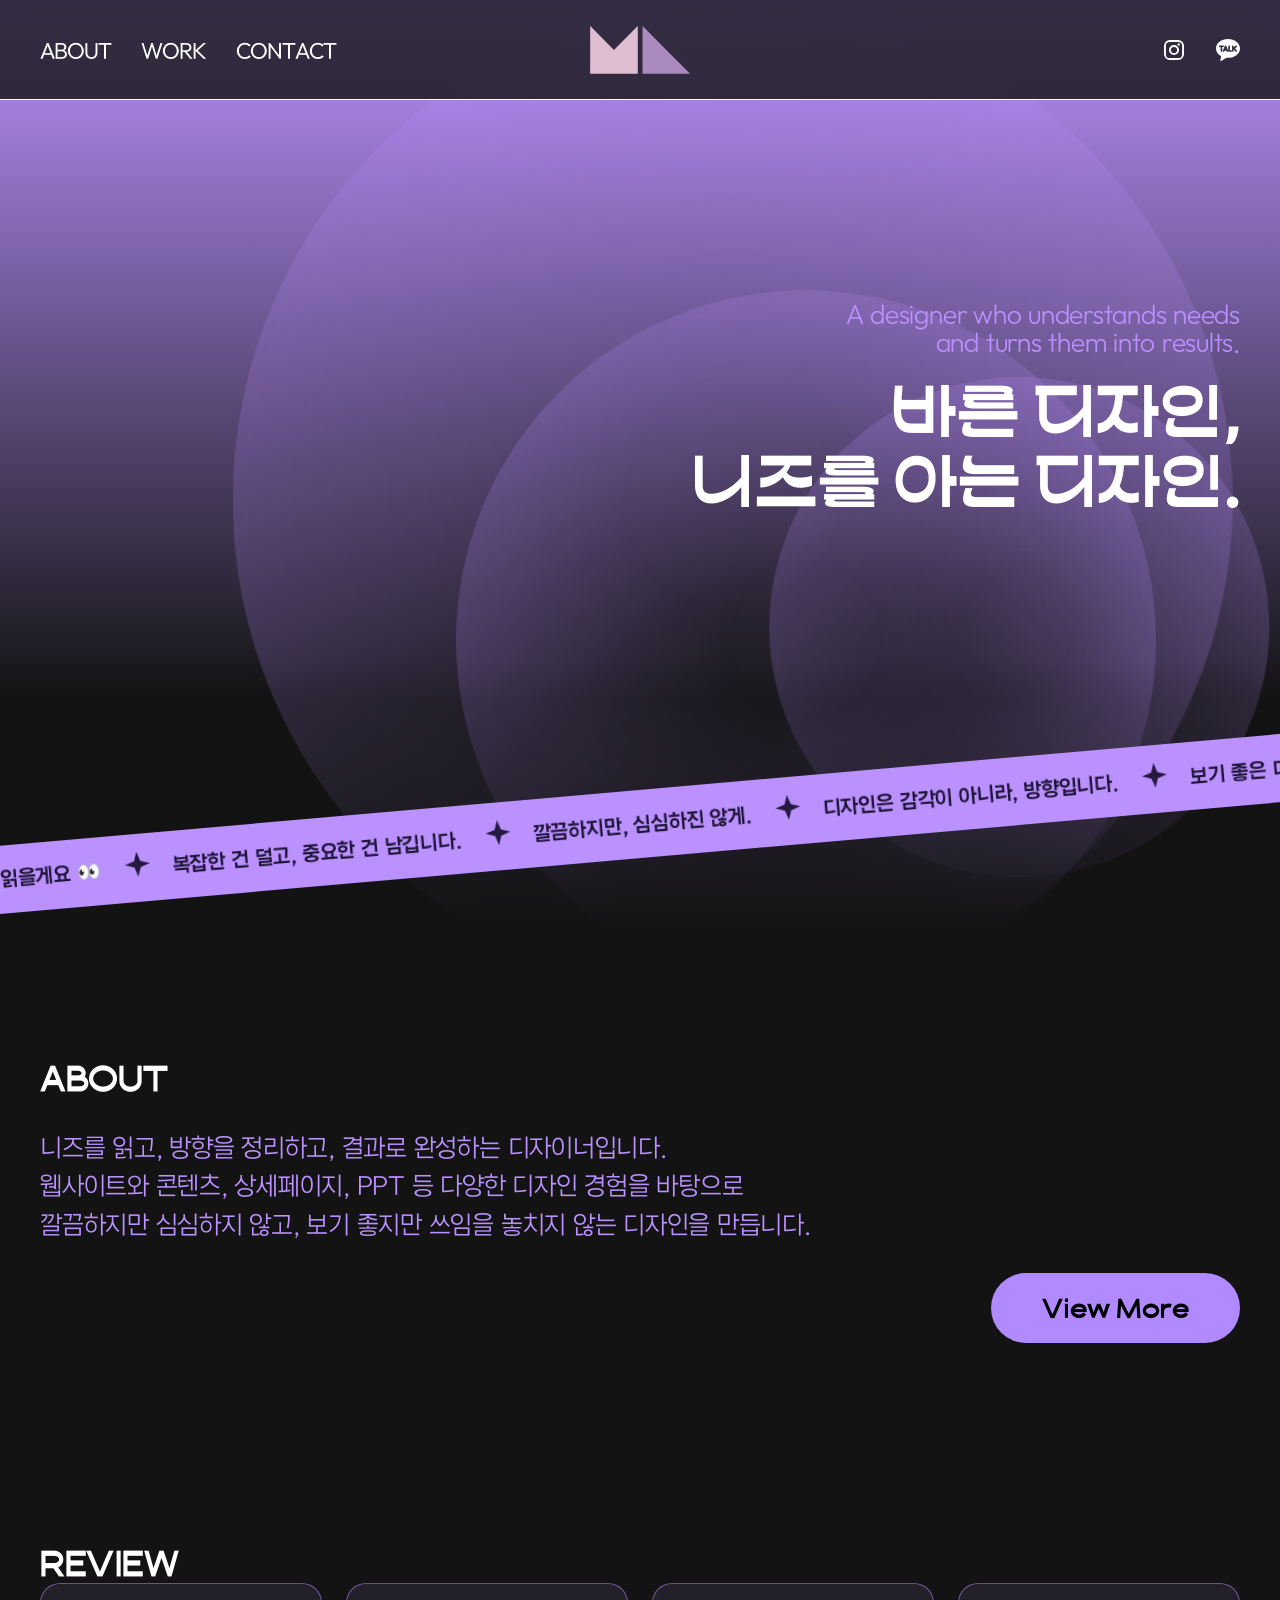
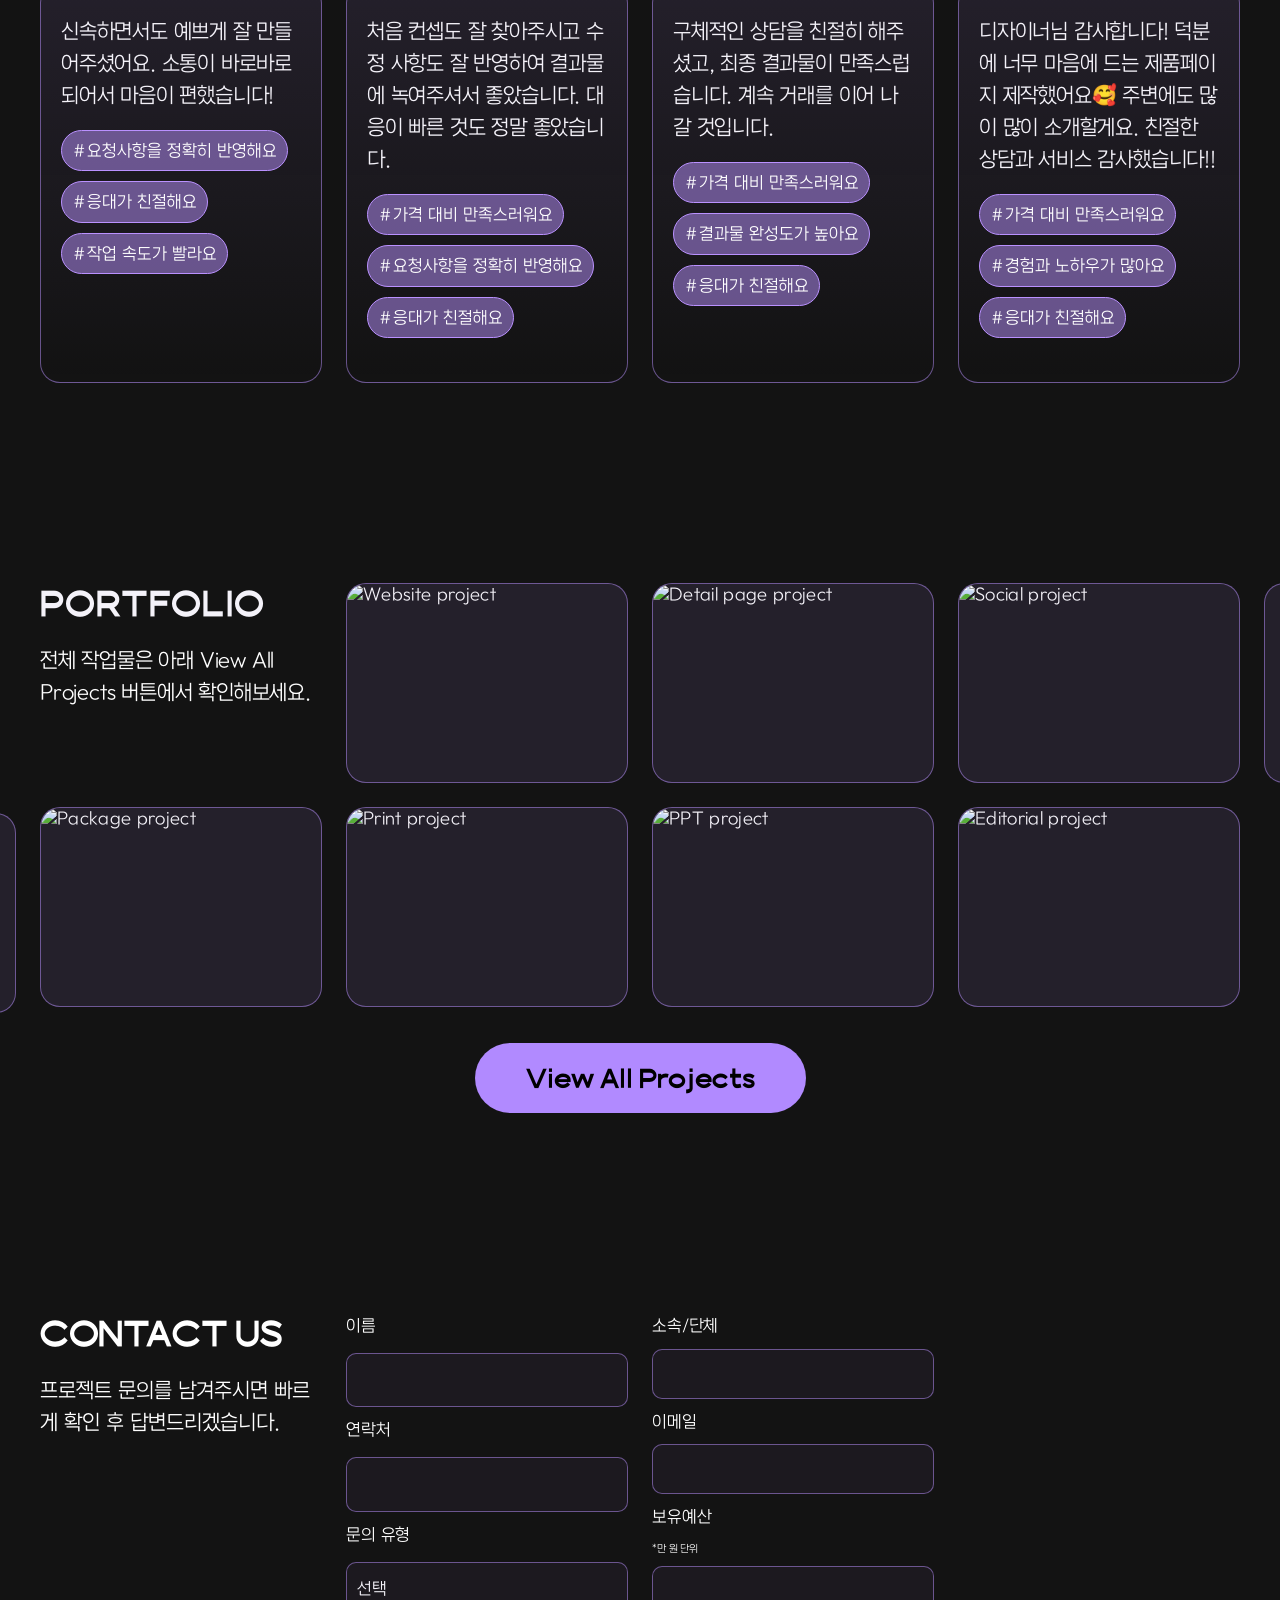
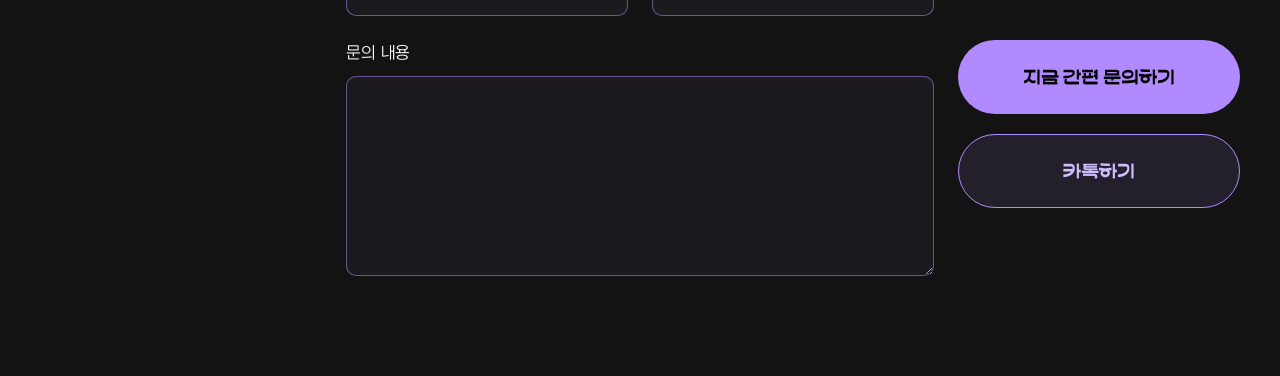
==== commit ea91fbcf: "메인 인터렉션 수정 메인 디자인 전면 수정" ====
--- a/index.html
+++ b/index.html
@@ -28,12 +28,12 @@
 
     <main>
       <section class="hero section" id="top" aria-labelledby="hero-title">
+        <div class="hero-orbs" aria-hidden="true">
+          <span class="hero-orb hero-orb-1"></span>
+          <span class="hero-orb hero-orb-2"></span>
+          <span class="hero-orb hero-orb-3"></span>
+        </div>
         <div class="hero-inner" id="heroFrame">
-          <div class="hero-orbs" aria-hidden="true">
-            <span class="hero-orb hero-orb-1"></span>
-            <span class="hero-orb hero-orb-2"></span>
-            <span class="hero-orb hero-orb-3"></span>
-          </div>
           <div class="hero-copy">
             <p class="hero-kicker">A designer who understands needs<br />and turns them into results.</p>
             <h1 id="hero-title">바른 디자인,<br />니즈를 아는 디자인.</h1>
--- a/styles.css
+++ b/styles.css
@@ -417,30 +417,17 @@
   background: linear-gradient(180deg, #ba91ff 0%, #131313 70%);
 }
 
-.hero::before,
 .hero::after {
   content: "";
   position: absolute;
   pointer-events: none;
-  border-radius: 50%;
-}
-
-.hero::before {
-  left: clamp(-40px, 6vw, 115px);
-  top: -96px;
-  width: min(54.7vw, 1050px);
-  aspect-ratio: 1 / 1;
-  background:
-    radial-gradient(circle at 34% 34%, rgba(186, 145, 255, 0.22) 0 20%, transparent 20.4%),
-    radial-gradient(circle at 34% 34%, rgba(186, 145, 255, 0.18) 0 42%, transparent 42.4%),
-    radial-gradient(circle at 50% 50%, rgba(19, 19, 19, 0.56) 0 64%, transparent 64.5%);
-  opacity: 0.92;
 }
 
 .hero::after {
   left: 0;
   right: 0;
   bottom: 0;
+  z-index: 2;
   height: 34%;
   border-radius: 0;
   background: linear-gradient(180deg, rgba(19, 19, 19, 0) 0%, #131313 78%);
@@ -453,48 +440,49 @@
   min-height: calc(1000px - var(--header-height));
   margin: 0;
   padding: 0;
-  z-index: 2;
+  z-index: 3;
   overflow: hidden;
 }
 
 .hero-orbs {
-  display: none;
+  position: absolute;
+  inset: 0;
+  z-index: 1;
+  overflow: hidden;
+  pointer-events: none;
 }
 
 .hero-orb {
   position: absolute;
   left: 0;
   top: 0;
-  border-radius: 50%;
+  border-radius: 503px;
   will-change: transform;
-  background: radial-gradient(50% 50% at 50% 50%, rgba(51, 51, 51, 0.2) 0%, rgba(186, 145, 255, 0.2) 100%);
-  filter: blur(0.6px);
+  background: radial-gradient(50% 50% at 50% 50%, rgba(186, 145, 255, 0) 20%, rgba(186, 145, 255, 0.2) 100%);
   transform: translate3d(0, 0, 0);
-  opacity: 0.7;
+  opacity: 1;
 }
 
 .hero-orb-1 {
-  width: clamp(420px, 42vw, 720px);
-  height: clamp(420px, 42vw, 720px);
+  width: 1000px;
+  height: 1000px;
 }
 
 .hero-orb-2 {
-  width: clamp(300px, 30vw, 540px);
-  height: clamp(300px, 30vw, 540px);
-  opacity: 0.62;
+  width: 700px;
+  height: 700px;
 }
 
 .hero-orb-3 {
-  width: clamp(220px, 22vw, 420px);
-  height: clamp(220px, 22vw, 420px);
-  opacity: 0.56;
+  width: 500px;
+  height: 500px;
 }
 
 .hero-copy {
   position: absolute;
   top: 200px;
   right: var(--main-side-padding);
-  z-index: 2;
+  z-index: 4;
   width: min(var(--main-content-max), calc(100% - (var(--main-side-padding) * 2)));
   margin: 0;
   padding: 0;
@@ -552,7 +540,7 @@
   left: 50%;
   top: 649px;
   transform: translateX(-50%);
-  z-index: 40;
+  z-index: 4;
   width: 100px;
   height: 100px;
   display: inline-flex;
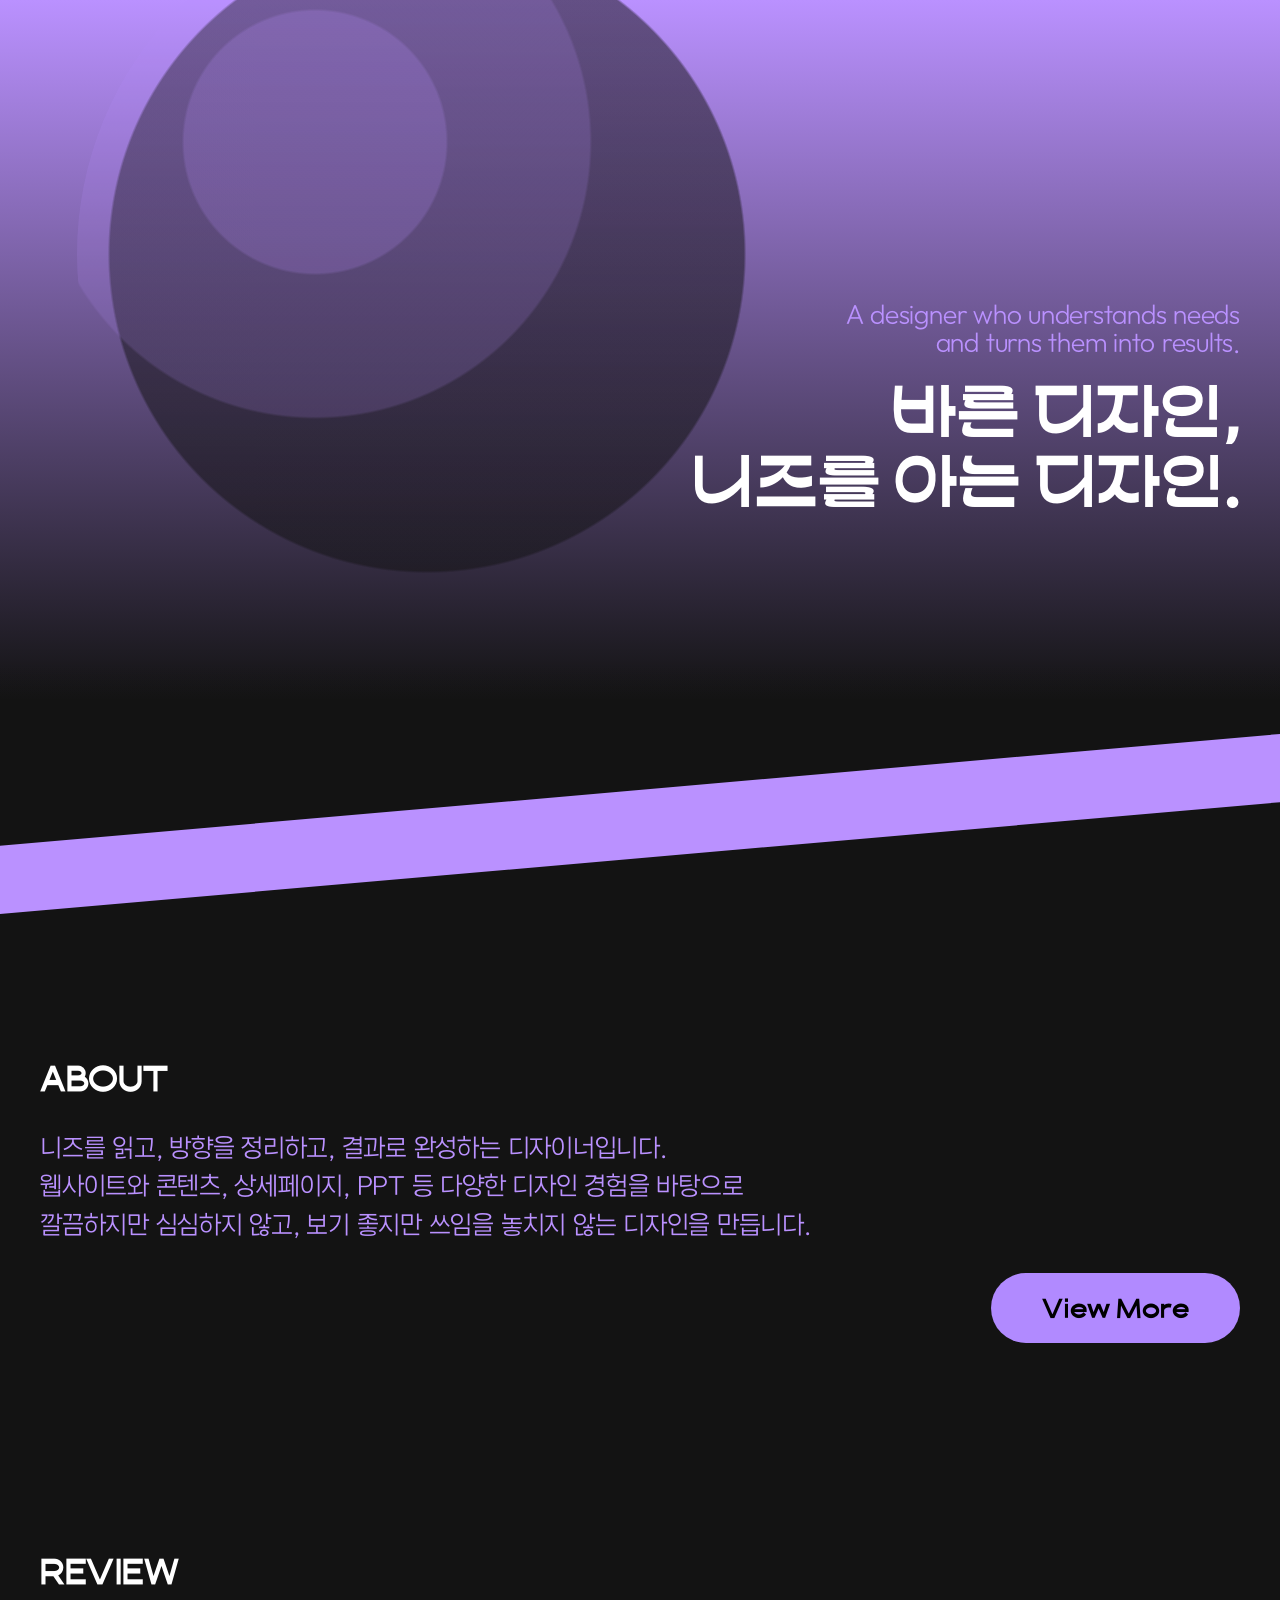
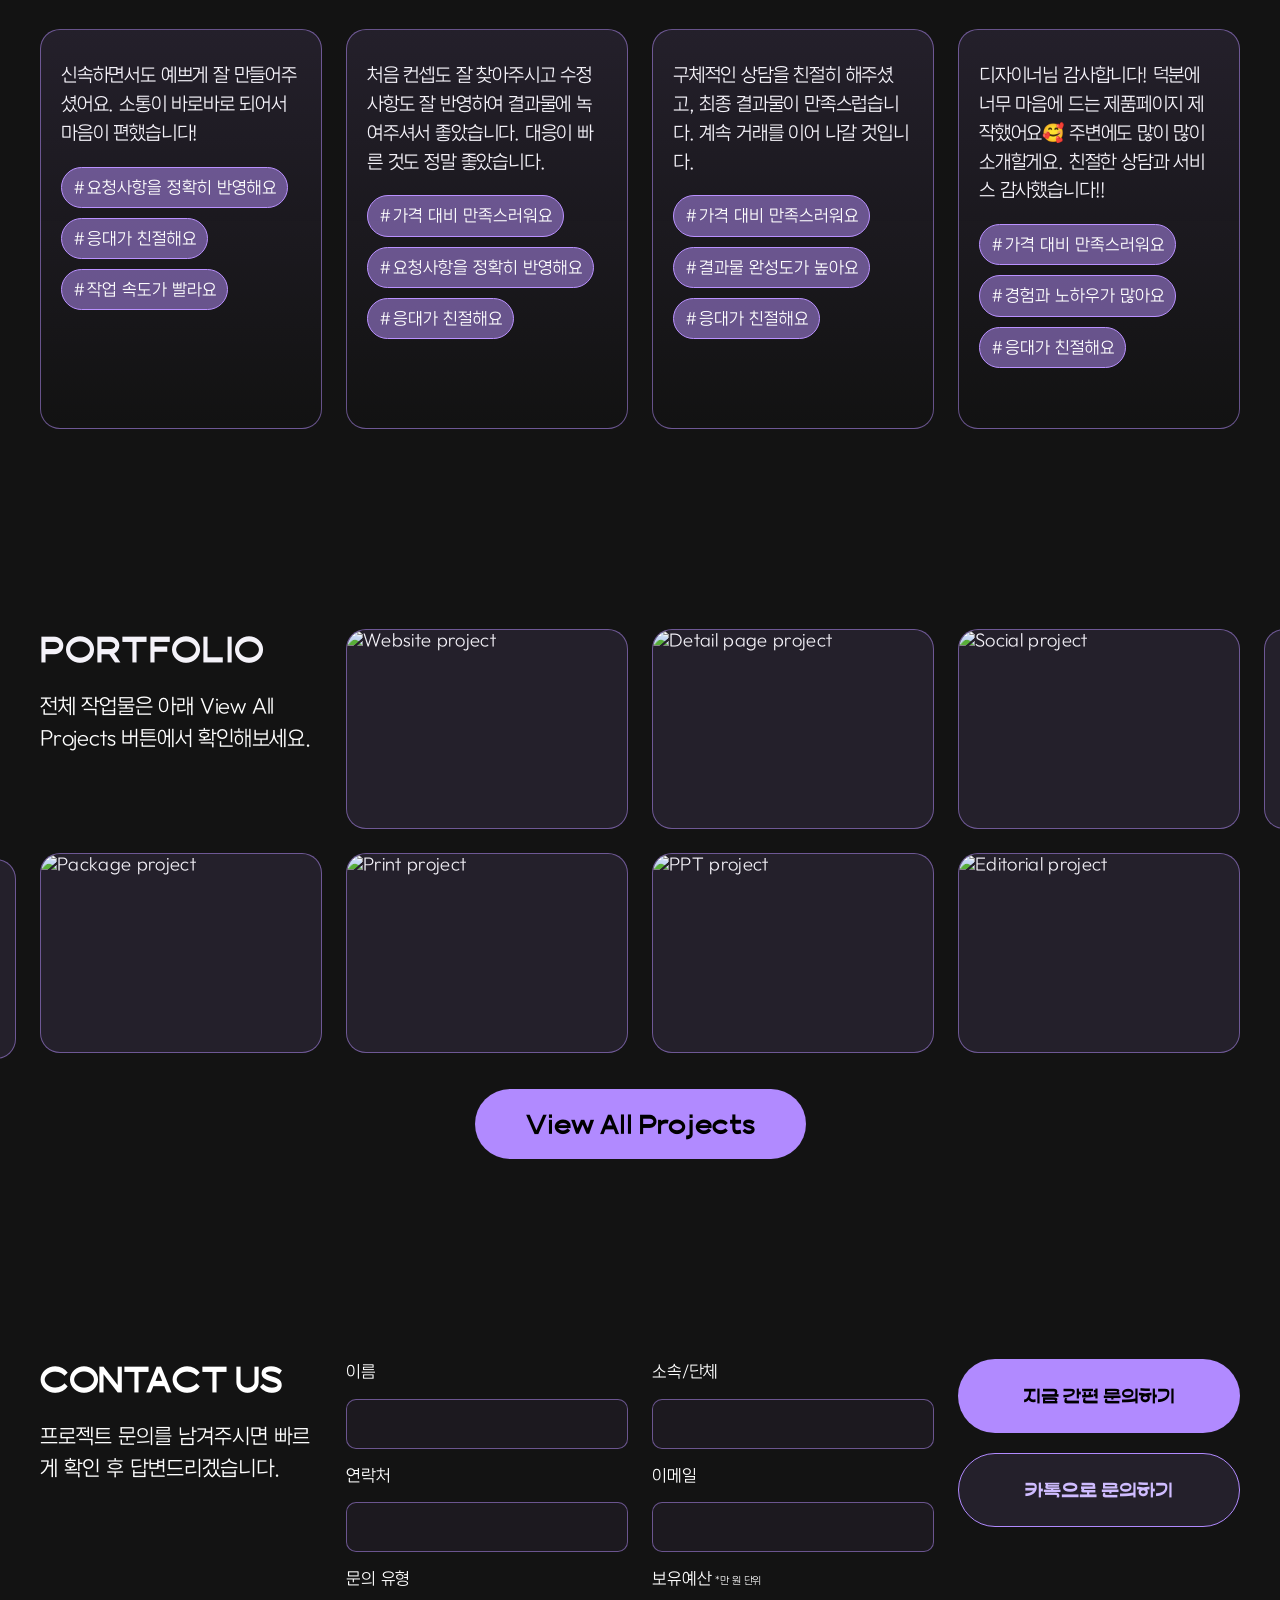
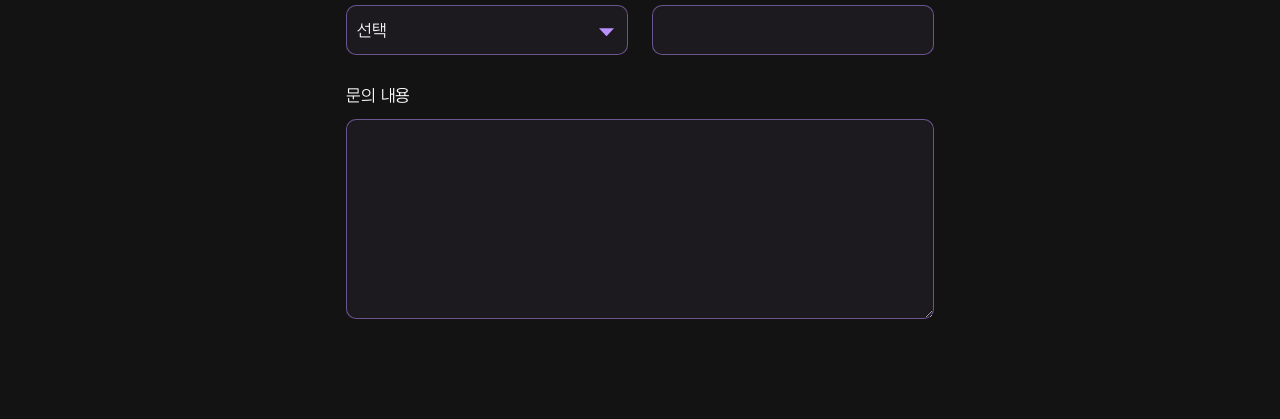
==== commit 3e5867a5: "모바일 메인 수정 모바일 메인 수정" ====
--- a/index.html
+++ b/index.html
@@ -28,12 +28,12 @@
 
     <main>
       <section class="hero section" id="top" aria-labelledby="hero-title">
-        <div class="hero-orbs" aria-hidden="true">
-          <span class="hero-orb hero-orb-1"></span>
-          <span class="hero-orb hero-orb-2"></span>
-          <span class="hero-orb hero-orb-3"></span>
-        </div>
         <div class="hero-inner" id="heroFrame">
+          <div class="hero-orbs" aria-hidden="true">
+            <span class="hero-orb hero-orb-1"></span>
+            <span class="hero-orb hero-orb-2"></span>
+            <span class="hero-orb hero-orb-3"></span>
+          </div>
           <div class="hero-copy">
             <p class="hero-kicker">A designer who understands needs<br />and turns them into results.</p>
             <h1 id="hero-title">바른 디자인,<br />니즈를 아는 디자인.</h1>
@@ -180,14 +180,21 @@
                 </label>
                 <label>
                   문의 유형
-                  <select name="type" required>
-                    <option value="" selected disabled>선택</option>
-                    <option>웹사이트</option>
-                    <option>상세페이지</option>
-                    <option>SNS 콘텐츠</option>
-                    <option>PPT</option>
-                    <option>기타</option>
-                  </select>
+                  <span class="select-wrap">
+                    <select name="type" required>
+                      <option value="" selected disabled>선택</option>
+                      <option>홈페이지</option>
+                      <option>상세페이지</option>
+                      <option>로고제작</option>
+                      <option>명함제작</option>
+                      <option>SNS용 카드뉴스/배너</option>
+                      <option>현수막/전단지/팜플렛 등 인쇄물</option>
+                      <option>기타</option>
+                    </select>
+                    <button class="mobile-select-trigger" type="button" aria-haspopup="dialog" aria-expanded="false">
+                      <span>선택</span>
+                    </button>
+                  </span>
                 </label>
               </div>
               <div class="contact-fields contact-col">
@@ -200,7 +207,7 @@
                   <input type="email" name="email" required />
                 </label>
                 <label>
-                  보유예산 <small>*만 원 단위</small>
+                  <span class="label-row">보유예산 <small>*만 원 단위</small></span>
                   <input type="text" name="budget" />
                 </label>
               </div>
@@ -218,7 +225,7 @@
                   target="_blank"
                   rel="noopener noreferrer"
                   role="button"
-                  >카톡하기</a
+                  >카톡으로 문의하기</a
                 >
               </div>
             </div>
@@ -256,6 +263,18 @@
       </a>
     </div>
 
+    <div class="mobile-select-modal" id="contactTypeModal" role="dialog" aria-modal="true" aria-hidden="true" aria-label="문의 유형 선택">
+      <button class="mobile-select-backdrop" type="button" aria-label="문의 유형 선택 닫기"></button>
+      <div class="mobile-select-sheet" role="listbox" tabindex="-1">
+        <button type="button" role="option" data-value="홈페이지">홈페이지</button>
+        <button type="button" role="option" data-value="상세페이지">상세페이지</button>
+        <button type="button" role="option" data-value="로고제작">로고제작</button>
+        <button type="button" role="option" data-value="명함제작">명함제작</button>
+        <button type="button" role="option" data-value="SNS용 카드뉴스/배너">SNS용 카드뉴스/배너</button>
+        <button type="button" role="option" data-value="현수막/전단지/팜플렛 등 인쇄물">현수막/전단지/팜플렛 등 인쇄물</button>
+        <button type="button" role="option" data-value="기타">기타</button>
+      </div>
+    </div>
     <script src="script.js"></script>
   </body>
 </html>
--- a/styles.css
+++ b/styles.css
@@ -417,17 +417,30 @@
   background: linear-gradient(180deg, #ba91ff 0%, #131313 70%);
 }
 
+.hero::before,
 .hero::after {
   content: "";
   position: absolute;
   pointer-events: none;
+  border-radius: 50%;
+}
+
+.hero::before {
+  left: clamp(-40px, 6vw, 115px);
+  top: -96px;
+  width: min(54.7vw, 1050px);
+  aspect-ratio: 1 / 1;
+  background:
+    radial-gradient(circle at 34% 34%, rgba(186, 145, 255, 0.22) 0 20%, transparent 20.4%),
+    radial-gradient(circle at 34% 34%, rgba(186, 145, 255, 0.18) 0 42%, transparent 42.4%),
+    radial-gradient(circle at 50% 50%, rgba(19, 19, 19, 0.56) 0 64%, transparent 64.5%);
+  opacity: 0.92;
 }
 
 .hero::after {
   left: 0;
   right: 0;
   bottom: 0;
-  z-index: 2;
   height: 34%;
   border-radius: 0;
   background: linear-gradient(180deg, rgba(19, 19, 19, 0) 0%, #131313 78%);
@@ -440,49 +453,48 @@
   min-height: calc(1000px - var(--header-height));
   margin: 0;
   padding: 0;
-  z-index: 3;
+  z-index: 2;
   overflow: hidden;
 }
 
 .hero-orbs {
-  position: absolute;
-  inset: 0;
-  z-index: 1;
-  overflow: hidden;
-  pointer-events: none;
+  display: none;
 }
 
 .hero-orb {
   position: absolute;
   left: 0;
   top: 0;
-  border-radius: 503px;
+  border-radius: 50%;
   will-change: transform;
-  background: radial-gradient(50% 50% at 50% 50%, rgba(186, 145, 255, 0) 20%, rgba(186, 145, 255, 0.2) 100%);
+  background: radial-gradient(50% 50% at 50% 50%, rgba(51, 51, 51, 0.2) 0%, rgba(186, 145, 255, 0.2) 100%);
+  filter: blur(0.6px);
   transform: translate3d(0, 0, 0);
-  opacity: 1;
+  opacity: 0.7;
 }
 
 .hero-orb-1 {
-  width: 1000px;
-  height: 1000px;
+  width: clamp(420px, 42vw, 720px);
+  height: clamp(420px, 42vw, 720px);
 }
 
 .hero-orb-2 {
-  width: 700px;
-  height: 700px;
+  width: clamp(300px, 30vw, 540px);
+  height: clamp(300px, 30vw, 540px);
+  opacity: 0.62;
 }
 
 .hero-orb-3 {
-  width: 500px;
-  height: 500px;
+  width: clamp(220px, 22vw, 420px);
+  height: clamp(220px, 22vw, 420px);
+  opacity: 0.56;
 }
 
 .hero-copy {
   position: absolute;
   top: 200px;
   right: var(--main-side-padding);
-  z-index: 4;
+  z-index: 2;
   width: min(var(--main-content-max), calc(100% - (var(--main-side-padding) * 2)));
   margin: 0;
   padding: 0;
@@ -540,7 +552,7 @@
   left: 50%;
   top: 649px;
   transform: translateX(-50%);
-  z-index: 4;
+  z-index: 40;
   width: 100px;
   height: 100px;
   display: inline-flex;
@@ -647,6 +659,12 @@
   gap: 30px;
 }
 
+.reviews .container {
+  display: flex;
+  flex-direction: column;
+  gap: 30px;
+}
+
 #about h2,
 .reviews h2,
 .contact-copy h2 {
@@ -661,6 +679,10 @@
   text-transform: uppercase;
 }
 
+.reviews h2 {
+  line-height: 1.4;
+}
+
 #about p {
   width: 100%;
   margin: 0;
@@ -685,6 +707,7 @@
   display: grid;
   grid-template-columns: repeat(4, minmax(0, 282px));
   gap: 24px;
+  width: 100%;
   overflow: visible;
   padding-bottom: 0;
   scroll-snap-type: none;
@@ -708,12 +731,19 @@
   border: 1px solid rgba(186, 145, 255, 0.5);
   border-radius: 20px;
   padding: 30px 20px;
+  overflow: hidden;
   scroll-snap-align: unset;
+}
+
+@media (min-width: 1281px) {
+  .review-card {
+    height: 400px;
+  }
 }
 
 .review-card p {
   color: var(--text);
-  font-size: 20px;
+  font-size: 18px;
   line-height: 1.6;
   letter-spacing: -0.01em;
   margin: 0;
@@ -907,6 +937,7 @@
   font-size: 20px;
   line-height: 1.6;
   max-width: 282px;
+  min-height: 300px;
 }
 
 .contact-copy h2 {
@@ -919,9 +950,9 @@
 
 .contact-form-grid {
   display: grid;
-  grid-template-columns: repeat(4, minmax(0, 1fr));
+  grid-template-columns: repeat(4, minmax(0, 282px));
   gap: 24px;
-  align-items: stretch;
+  align-items: start;
 }
 
 .contact-col {
@@ -943,31 +974,67 @@
   letter-spacing: -0.01em;
 }
 
+.label-row {
+  display: inline-flex;
+  align-items: baseline;
+  gap: 4px;
+  white-space: nowrap;
+}
+
 .contact-form label small {
   font-size: 10px;
   font-weight: 300;
+  line-height: 1.6;
 }
 
 .contact-form input,
 .contact-form select,
 .contact-form textarea {
   width: 100%;
+  height: 50px;
   border-radius: 10px;
   border: 1px solid rgba(186, 145, 255, 0.5);
   background: rgba(186, 145, 255, 0.05);
   color: var(--text);
   padding: 0 10px;
   font: inherit;
-  min-height: 50px;
   outline: none;
   transition: border-color var(--transition), box-shadow var(--transition);
 }
 
 .contact-form select {
   appearance: none;
+  padding-right: 44px;
+}
+
+.select-wrap {
+  position: relative;
+  display: block;
+}
+
+.mobile-select-trigger {
+  display: none;
+}
+
+.select-wrap::after {
+  content: "";
+  position: absolute;
+  top: 50%;
+  right: 14px;
+  width: 15px;
+  height: 8px;
+  pointer-events: none;
+  transform: translateY(-50%);
+  background: #ba91ff;
+  clip-path: polygon(0 0, 100% 0, 50% 100%);
+}
+
+.mobile-select-modal {
+  display: none;
 }
 
 .contact-form textarea {
+  height: 200px;
   min-height: 200px;
   padding-block: 10px;
   resize: vertical;
@@ -985,11 +1052,14 @@
 }
 
 .contact-actions {
+  grid-column: 4;
+  grid-row: 1;
   display: flex;
   gap: 20px;
   flex-direction: column;
   justify-content: flex-start;
   align-items: flex-end;
+  min-height: 300px;
 }
 
 .contact-actions .btn {
@@ -1748,6 +1818,7 @@
 @media (max-width: 760px) {
   :root {
     --header-height: 65px;
+    --main-side-padding: 14px;
   }
 
   .about-hero-section {
@@ -1943,7 +2014,7 @@
 
   .site-header .container {
     width: 100%;
-    padding-inline: 20px;
+    padding-inline: 14px 20px;
   }
 
   .header-inner {
@@ -2048,6 +2119,10 @@
     overflow: hidden;
   }
 
+  body.modal-open {
+    overflow: hidden;
+  }
+
   body.menu-open .menu-backdrop {
     pointer-events: auto;
   }
@@ -2094,9 +2169,9 @@
   }
 
   .hero {
-    min-height: 100svh;
+    min-height: 643px;
     margin-top: 0;
-    padding: var(--header-height) 0 0;
+    padding: 0;
   }
 
   .nav::before {
@@ -2114,13 +2189,45 @@
   }
 
   .hero-inner {
-    min-height: calc(100svh - var(--header-height));
-    align-items: center;
+    min-height: 643px;
   }
 
   .hero-copy {
-    width: 100%;
-    padding-inline: 1rem;
+    top: 200px;
+    right: 14px;
+    width: min(303px, calc(100% - 28px));
+    max-width: none;
+    padding-inline: 0;
+    text-align: right;
+  }
+
+  .hero-kicker {
+    margin-bottom: 20px;
+    font-size: 16px;
+    line-height: 1.2;
+    letter-spacing: -0.01em;
+    white-space: nowrap;
+  }
+
+  .hero h1 {
+    font-size: 30px;
+    line-height: 1;
+    letter-spacing: -0.01em;
+  }
+
+  .hero-orb-1 {
+    width: 200px;
+    height: 200px;
+  }
+
+  .hero-orb-2 {
+    width: 250px;
+    height: 250px;
+  }
+
+  .hero-orb-3 {
+    width: 250px;
+    height: 250px;
   }
 
   .hero-marquee {
@@ -2131,16 +2238,173 @@
   }
 
   .hero-marquee-wrap {
-    margin-top: -1rem;
-    margin-bottom: 72px;
+    z-index: 6;
+    display: flex;
+    justify-content: flex-start;
+    margin-top: -100px;
+    margin-bottom: 40px;
+    overflow: visible;
+  }
+
+  .hero-marquee {
+    width: 2102px;
+    height: 60px;
+    margin-left: -435px;
+    margin-right: 0;
+    transform: rotate(-4.99deg);
+  }
+
+  .hero-marquee-group {
+    padding-right: 2.6rem;
+  }
+
+  .hero-marquee-item {
+    gap: 1rem;
+    padding: 0 0.45rem;
+    font-size: 16px;
+    letter-spacing: -0.01em;
+  }
+
+  .hero-marquee-star {
+    width: 26px;
+    height: 26px;
   }
 
   .hero-scroll-indicator {
-    bottom: 4.6rem;
+    top: 418px;
+    width: 50px;
+    height: 25px;
+  }
+
+  .hero-scroll-indicator svg {
+    width: 25px;
+    height: 25px;
+  }
+
+  #about,
+  .reviews,
+  .portfolio,
+  .contact {
+    padding: 50px 14px;
+  }
+
+  #about .container,
+  .reviews .container,
+  .portfolio .container,
+  .contact .container {
+    width: 100%;
+  }
+
+  #about .container {
+    gap: 30px;
+  }
+
+  #about h2,
+  .reviews h2,
+  .contact-copy h2,
+  .lane-heading {
+    font-size: 40px !important;
+    line-height: 1.4;
+    letter-spacing: -0.01em;
+  }
+
+  #about p {
+    font-size: 16px;
+    line-height: 1.6;
+    letter-spacing: -0.05em;
+  }
+
+  #about p br {
+    display: none;
+  }
+
+  .main-about-btn {
+    min-height: 48px;
+    padding: 8px 30px;
+    font-size: 20px;
+  }
+
+  .reviews .container {
+    align-items: flex-start;
+  }
+
+  .review-track {
+    display: flex;
+    width: calc(100vw - 14px);
+    gap: 14px;
+    overflow: visible;
+    padding-right: 14px;
+    scroll-snap-type: none;
+    scrollbar-width: none;
+  }
+
+  .review-track.is-review-loop {
+    width: max-content;
+    padding-right: 0;
+    will-change: transform;
+  }
+
+  .review-track::-webkit-scrollbar {
+    display: none;
+  }
+
+  .review-card {
+    width: 268px;
+    min-width: 268px;
+    min-height: 350px;
+    padding: 30px 20px;
+    scroll-snap-align: unset;
+  }
+
+  .review-card p {
+    font-size: 16px;
+    line-height: 1.6;
+    letter-spacing: -0.01em;
+  }
+
+  .review-tags span {
+    font-size: 14px;
+    letter-spacing: -0.01em;
+  }
+
+  .portfolio-lane-shell {
+    min-height: 0;
   }
 
   .portfolio-lane-grid {
-    grid-template-columns: 1fr;
+    grid-template-columns: repeat(2, minmax(0, 174px));
+    gap: 14px;
+    justify-content: center;
+  }
+
+  .portfolio-lane-item,
+  .portfolio-lane-blank {
+    min-height: 200px;
+    aspect-ratio: auto;
+    border-radius: 20px;
+  }
+
+  .lane-intro {
+    grid-column: 1 / -1;
+    min-height: 112px;
+    margin-bottom: 36px;
+  }
+
+  .lane-subtitle {
+    margin-top: 20px;
+    font-size: 16px;
+    line-height: 1.6;
+  }
+
+  .portfolio-cta-wrap {
+    margin-top: 50px;
+  }
+
+  .portfolio-cta-wrap .btn {
+    width: min(325px, 100%);
+    min-height: 68px;
+    padding: 10px 50px;
+    font-size: 24px;
   }
 
   .lane-overlay {
@@ -2158,6 +2422,154 @@
 
   .contact-form-grid {
     grid-template-columns: 1fr;
-  }
-}
-
+    gap: 10px;
+  }
+
+  .contact-copy {
+    min-height: 0;
+    max-width: none;
+    margin-bottom: 10px;
+  }
+
+  .contact-copy p {
+    margin: 0;
+    font-size: 20px;
+    line-height: 1.6;
+  }
+
+  .contact-fields {
+    display: contents;
+  }
+
+  .contact-form-grid > .contact-fields:nth-of-type(2) label:nth-child(1) {
+    order: 1;
+  }
+
+  .contact-form-grid > .contact-fields:nth-of-type(2) label:nth-child(2) {
+    order: 2;
+  }
+
+  .contact-form-grid > .contact-fields:nth-of-type(2) label:nth-child(3) {
+    order: 6;
+  }
+
+  .contact-form-grid > .contact-fields:nth-of-type(3) label:nth-child(1) {
+    order: 3;
+  }
+
+  .contact-form-grid > .contact-fields:nth-of-type(3) label:nth-child(2) {
+    order: 4;
+  }
+
+  .contact-form-grid > .contact-fields:nth-of-type(3) label:nth-child(3) {
+    order: 5;
+  }
+
+  .contact-message-col {
+    order: 7;
+    grid-column: auto;
+  }
+
+  .contact-actions {
+    order: 8;
+    grid-column: auto;
+    grid-row: auto;
+    min-height: 0;
+    width: 100%;
+    flex-direction: column;
+    gap: 20px;
+    align-items: stretch;
+    margin-top: 10px;
+  }
+
+  .contact-actions .btn {
+    width: 100%;
+    min-height: 72px;
+    padding: 20px 50px;
+    font-size: 20px;
+  }
+
+  .select-wrap select {
+    color: transparent;
+    pointer-events: none;
+  }
+
+  .mobile-select-trigger {
+    position: absolute;
+    inset: 0;
+    z-index: 1;
+    display: flex;
+    align-items: center;
+    justify-content: flex-start;
+    width: 100%;
+    height: 50px;
+    padding: 0 44px 0 10px;
+    border: 0;
+    border-radius: 10px;
+    background: transparent;
+    color: var(--text);
+    font: inherit;
+    text-align: left;
+    cursor: pointer;
+  }
+
+  .mobile-select-modal {
+    position: fixed;
+    inset: 0;
+    z-index: 12000;
+    display: flex;
+    align-items: flex-end;
+    justify-content: center;
+    padding: 0 5px;
+    opacity: 0;
+    pointer-events: none;
+    transition: opacity 0.2s ease;
+  }
+
+  .mobile-select-modal.is-open {
+    opacity: 1;
+    pointer-events: auto;
+  }
+
+  .mobile-select-backdrop {
+    position: absolute;
+    inset: 0;
+    border: 0;
+    background: rgba(0, 0, 0, 0.35);
+  }
+
+  .mobile-select-sheet {
+    position: relative;
+    z-index: 1;
+    width: min(380px, 100%);
+    min-height: 282px;
+    display: flex;
+    flex-direction: column;
+    align-items: center;
+    gap: 10px;
+    padding: 20px 10px;
+    overflow: hidden;
+    border: 1px solid #666;
+    border-bottom: 0;
+    border-radius: 20px 20px 0 0;
+    background: #333;
+    box-shadow: 0 4px 4px rgba(0, 0, 0, 0.25);
+  }
+
+  .mobile-select-sheet button {
+    width: 100%;
+    min-height: 26px;
+    padding: 0;
+    border: 0;
+    background: transparent;
+    color: #fff;
+    font: inherit;
+    font-size: 16px;
+    line-height: 1.6;
+    letter-spacing: -0.01em;
+    text-align: center;
+    white-space: nowrap;
+    cursor: pointer;
+  }
+}
+
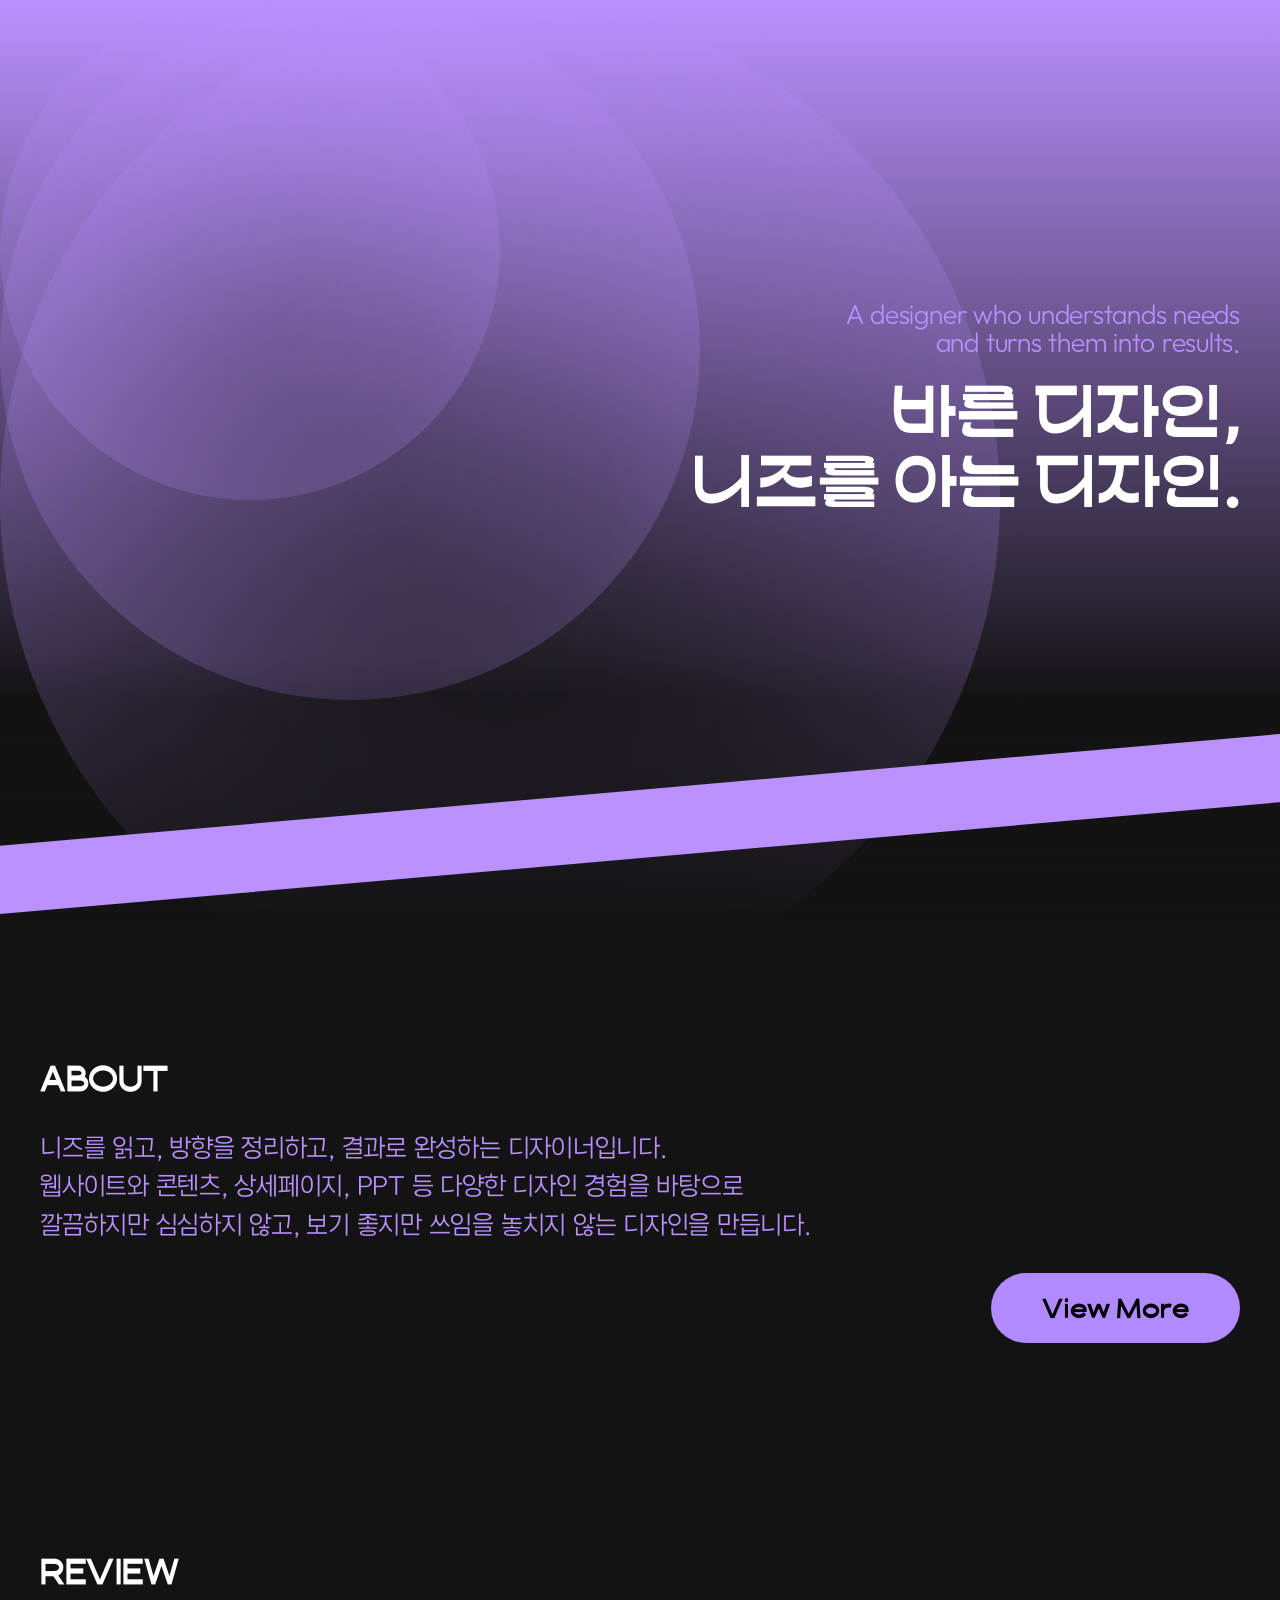
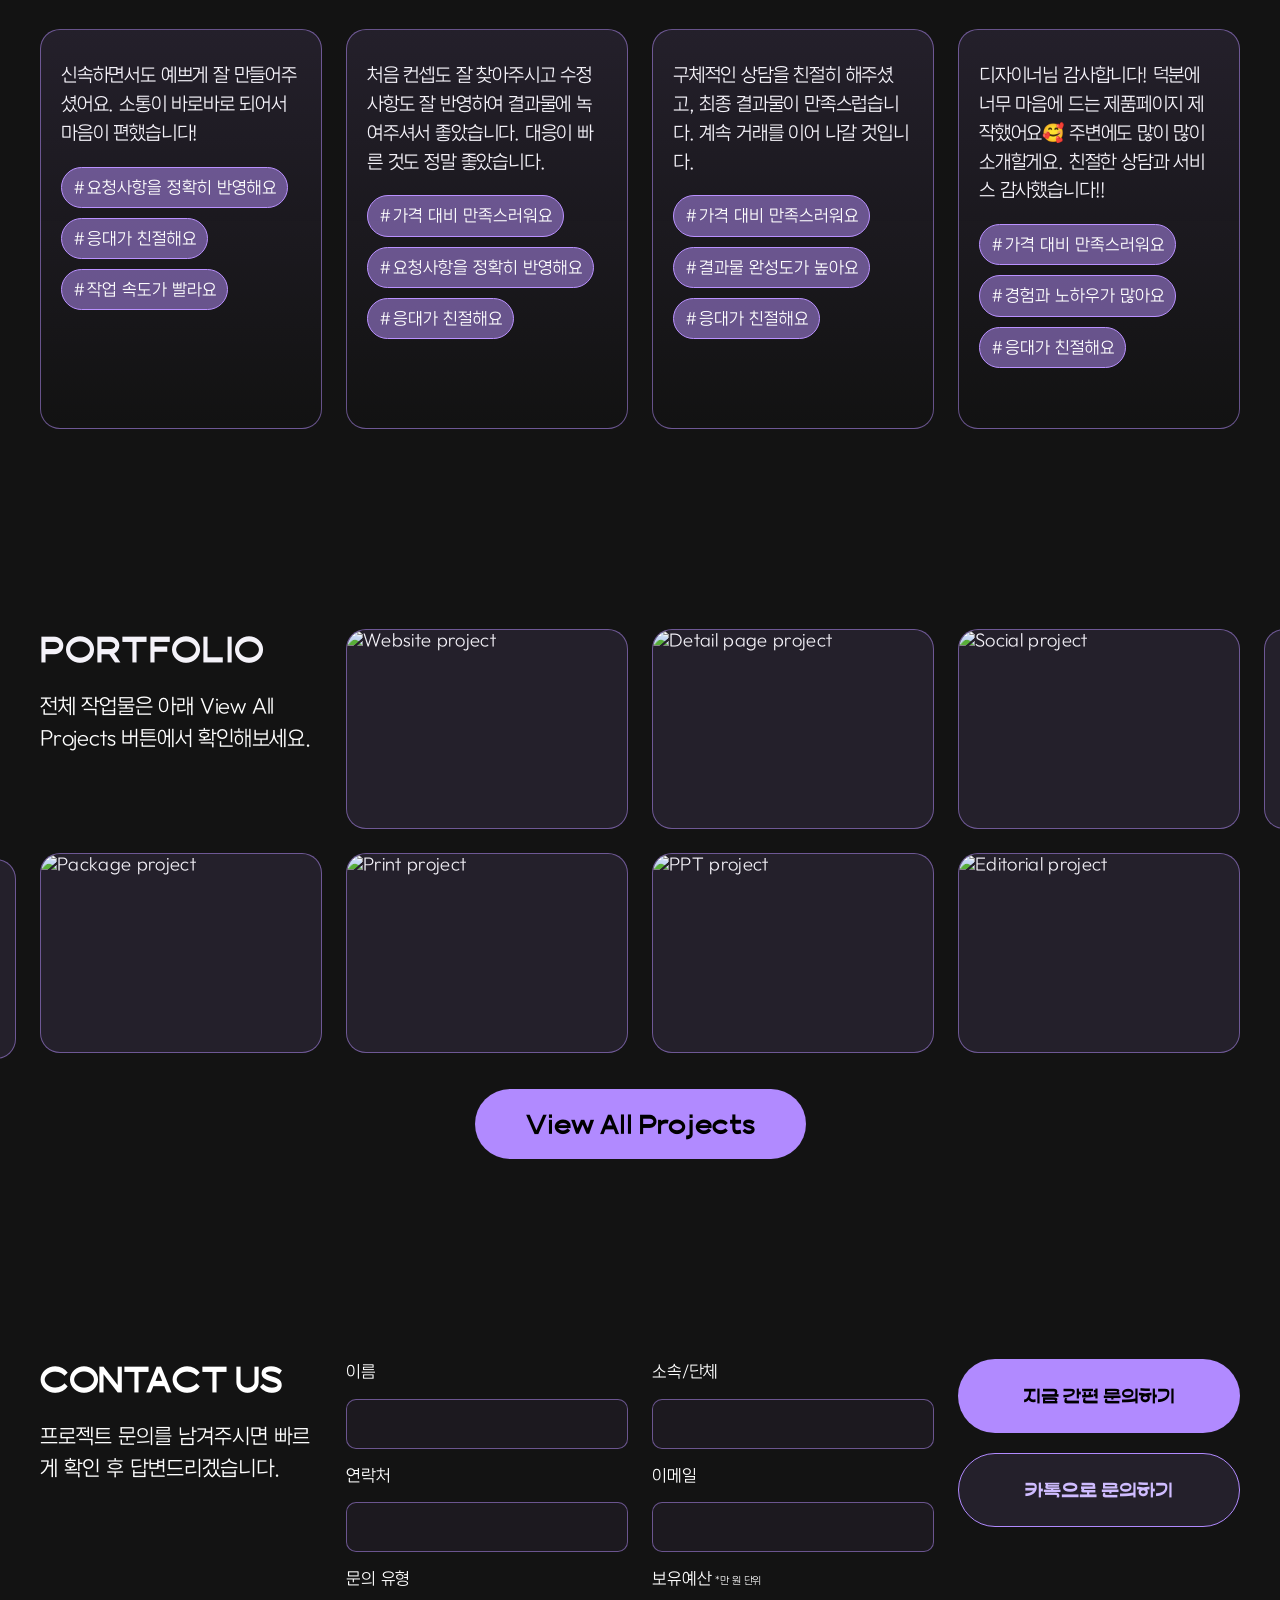
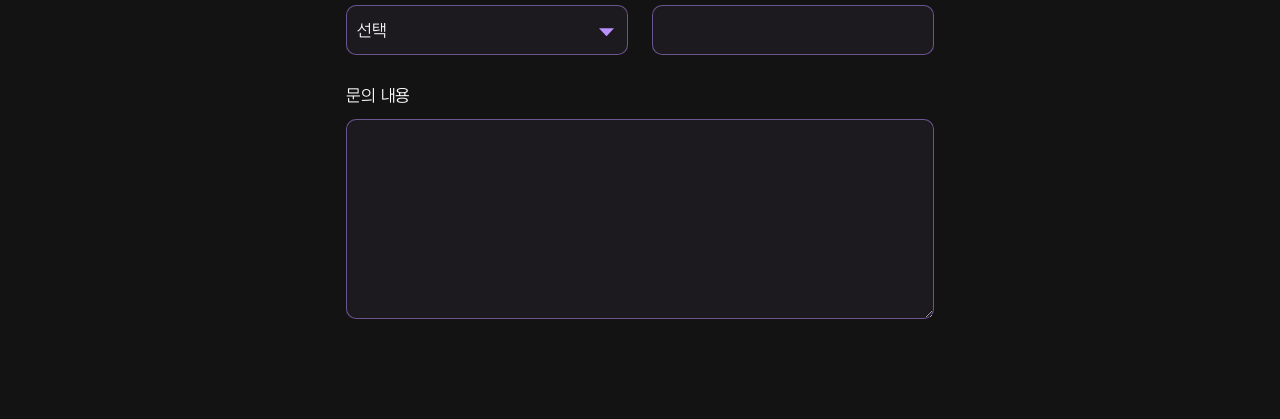
==== commit ee3844db: "Merge branch 'main' into 260520_mob_index" ====
--- a/index.html
+++ b/index.html
@@ -28,12 +28,12 @@
 
     <main>
       <section class="hero section" id="top" aria-labelledby="hero-title">
+        <div class="hero-orbs" aria-hidden="true">
+          <span class="hero-orb hero-orb-1"></span>
+          <span class="hero-orb hero-orb-2"></span>
+          <span class="hero-orb hero-orb-3"></span>
+        </div>
         <div class="hero-inner" id="heroFrame">
-          <div class="hero-orbs" aria-hidden="true">
-            <span class="hero-orb hero-orb-1"></span>
-            <span class="hero-orb hero-orb-2"></span>
-            <span class="hero-orb hero-orb-3"></span>
-          </div>
           <div class="hero-copy">
             <p class="hero-kicker">A designer who understands needs<br />and turns them into results.</p>
             <h1 id="hero-title">바른 디자인,<br />니즈를 아는 디자인.</h1>
--- a/styles.css
+++ b/styles.css
@@ -417,30 +417,17 @@
   background: linear-gradient(180deg, #ba91ff 0%, #131313 70%);
 }
 
-.hero::before,
 .hero::after {
   content: "";
   position: absolute;
   pointer-events: none;
-  border-radius: 50%;
-}
-
-.hero::before {
-  left: clamp(-40px, 6vw, 115px);
-  top: -96px;
-  width: min(54.7vw, 1050px);
-  aspect-ratio: 1 / 1;
-  background:
-    radial-gradient(circle at 34% 34%, rgba(186, 145, 255, 0.22) 0 20%, transparent 20.4%),
-    radial-gradient(circle at 34% 34%, rgba(186, 145, 255, 0.18) 0 42%, transparent 42.4%),
-    radial-gradient(circle at 50% 50%, rgba(19, 19, 19, 0.56) 0 64%, transparent 64.5%);
-  opacity: 0.92;
 }
 
 .hero::after {
   left: 0;
   right: 0;
   bottom: 0;
+  z-index: 2;
   height: 34%;
   border-radius: 0;
   background: linear-gradient(180deg, rgba(19, 19, 19, 0) 0%, #131313 78%);
@@ -453,48 +440,49 @@
   min-height: calc(1000px - var(--header-height));
   margin: 0;
   padding: 0;
-  z-index: 2;
+  z-index: 3;
   overflow: hidden;
 }
 
 .hero-orbs {
-  display: none;
+  position: absolute;
+  inset: 0;
+  z-index: 1;
+  overflow: hidden;
+  pointer-events: none;
 }
 
 .hero-orb {
   position: absolute;
   left: 0;
   top: 0;
-  border-radius: 50%;
+  border-radius: 503px;
   will-change: transform;
-  background: radial-gradient(50% 50% at 50% 50%, rgba(51, 51, 51, 0.2) 0%, rgba(186, 145, 255, 0.2) 100%);
-  filter: blur(0.6px);
+  background: radial-gradient(50% 50% at 50% 50%, rgba(186, 145, 255, 0) 20%, rgba(186, 145, 255, 0.2) 100%);
   transform: translate3d(0, 0, 0);
-  opacity: 0.7;
+  opacity: 1;
 }
 
 .hero-orb-1 {
-  width: clamp(420px, 42vw, 720px);
-  height: clamp(420px, 42vw, 720px);
+  width: 1000px;
+  height: 1000px;
 }
 
 .hero-orb-2 {
-  width: clamp(300px, 30vw, 540px);
-  height: clamp(300px, 30vw, 540px);
-  opacity: 0.62;
+  width: 700px;
+  height: 700px;
 }
 
 .hero-orb-3 {
-  width: clamp(220px, 22vw, 420px);
-  height: clamp(220px, 22vw, 420px);
-  opacity: 0.56;
+  width: 500px;
+  height: 500px;
 }
 
 .hero-copy {
   position: absolute;
   top: 200px;
   right: var(--main-side-padding);
-  z-index: 2;
+  z-index: 4;
   width: min(var(--main-content-max), calc(100% - (var(--main-side-padding) * 2)));
   margin: 0;
   padding: 0;
@@ -552,7 +540,7 @@
   left: 50%;
   top: 649px;
   transform: translateX(-50%);
-  z-index: 40;
+  z-index: 4;
   width: 100px;
   height: 100px;
   display: inline-flex;
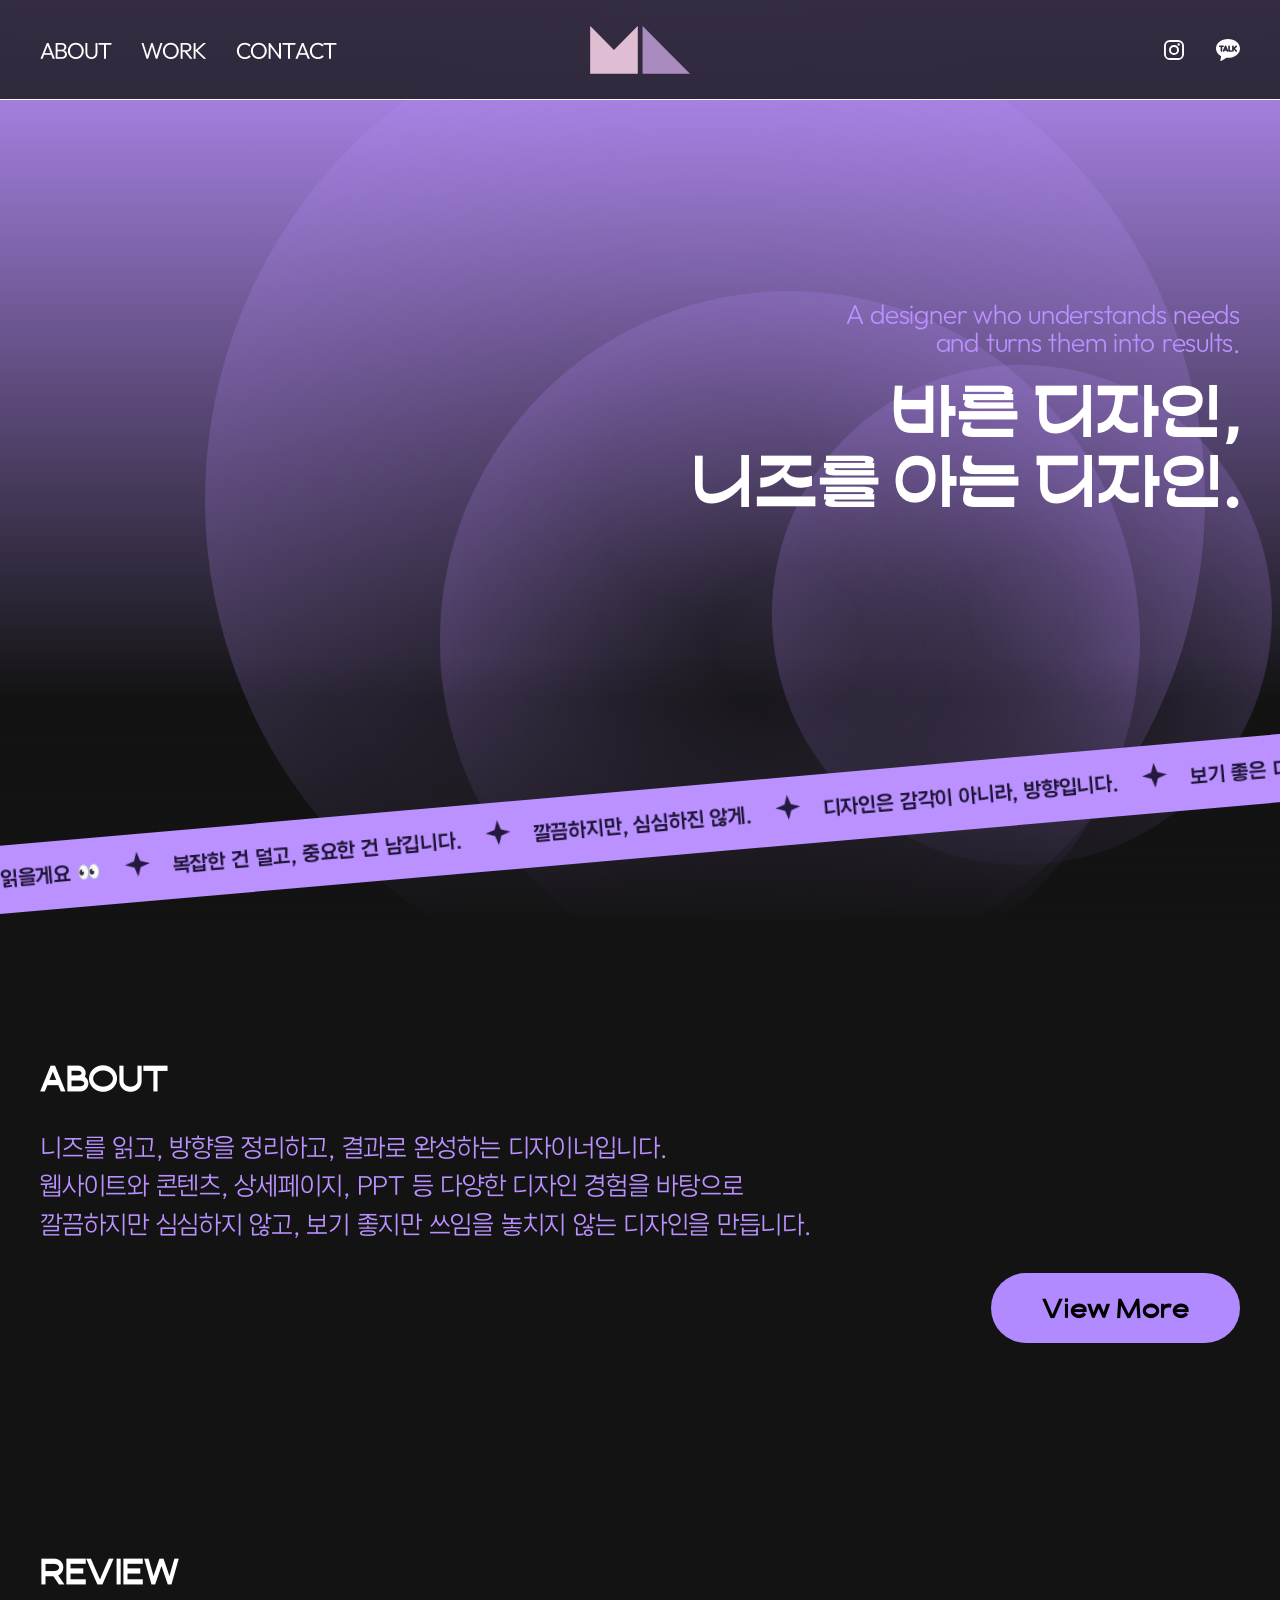
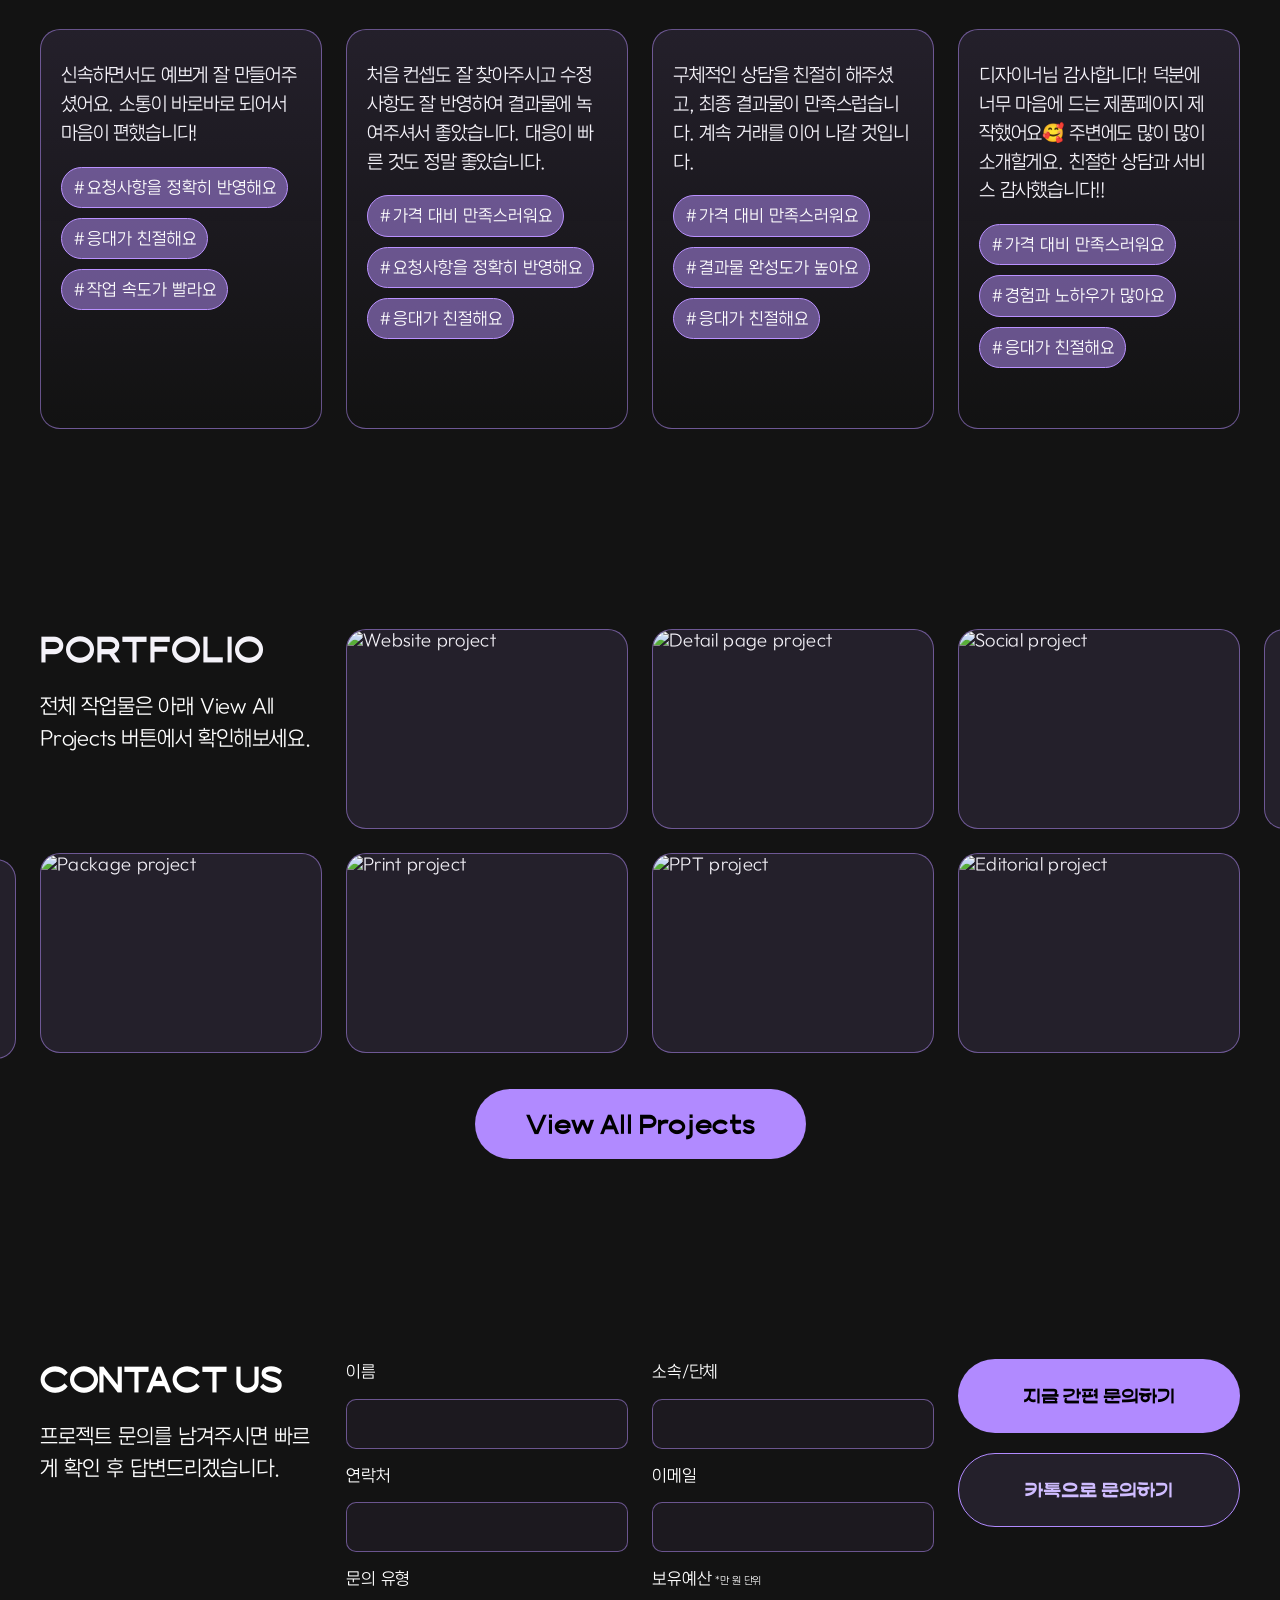
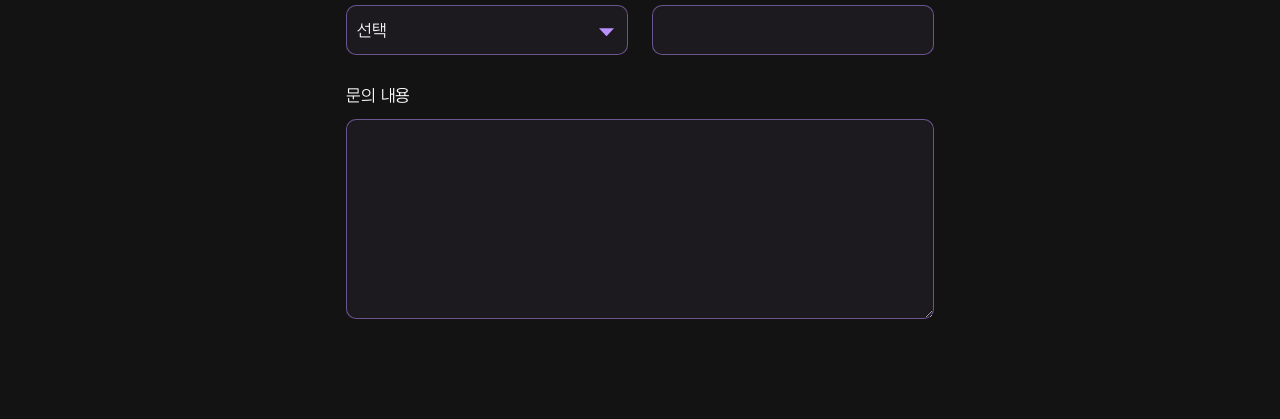
==== commit 9217488c: "add-Formspree 설문폼 추가" ====
--- a/index.html
+++ b/index.html
@@ -163,7 +163,8 @@
 
       <section class="contact section" id="contact">
         <div class="container contact-layout">
-          <form class="contact-form" action="#" method="post">
+          <form class="contact-form" action="https://formspree.io/f/xwvzlkog" method="POST">
+            <input type="hidden" name="_subject" value="VANI Portfolio 문의가 도착했습니다" />
             <div class="contact-form-grid">
               <div class="contact-copy contact-col">
                 <h2>CONTACT US</h2>
--- a/styles.css
+++ b/styles.css
@@ -2454,8 +2454,13 @@
   }
 
   .contact-message-col {
+    display: block;
     order: 7;
     grid-column: auto;
+  }
+
+  .contact-message-col label {
+    width: 100%;
   }
 
   .contact-actions {
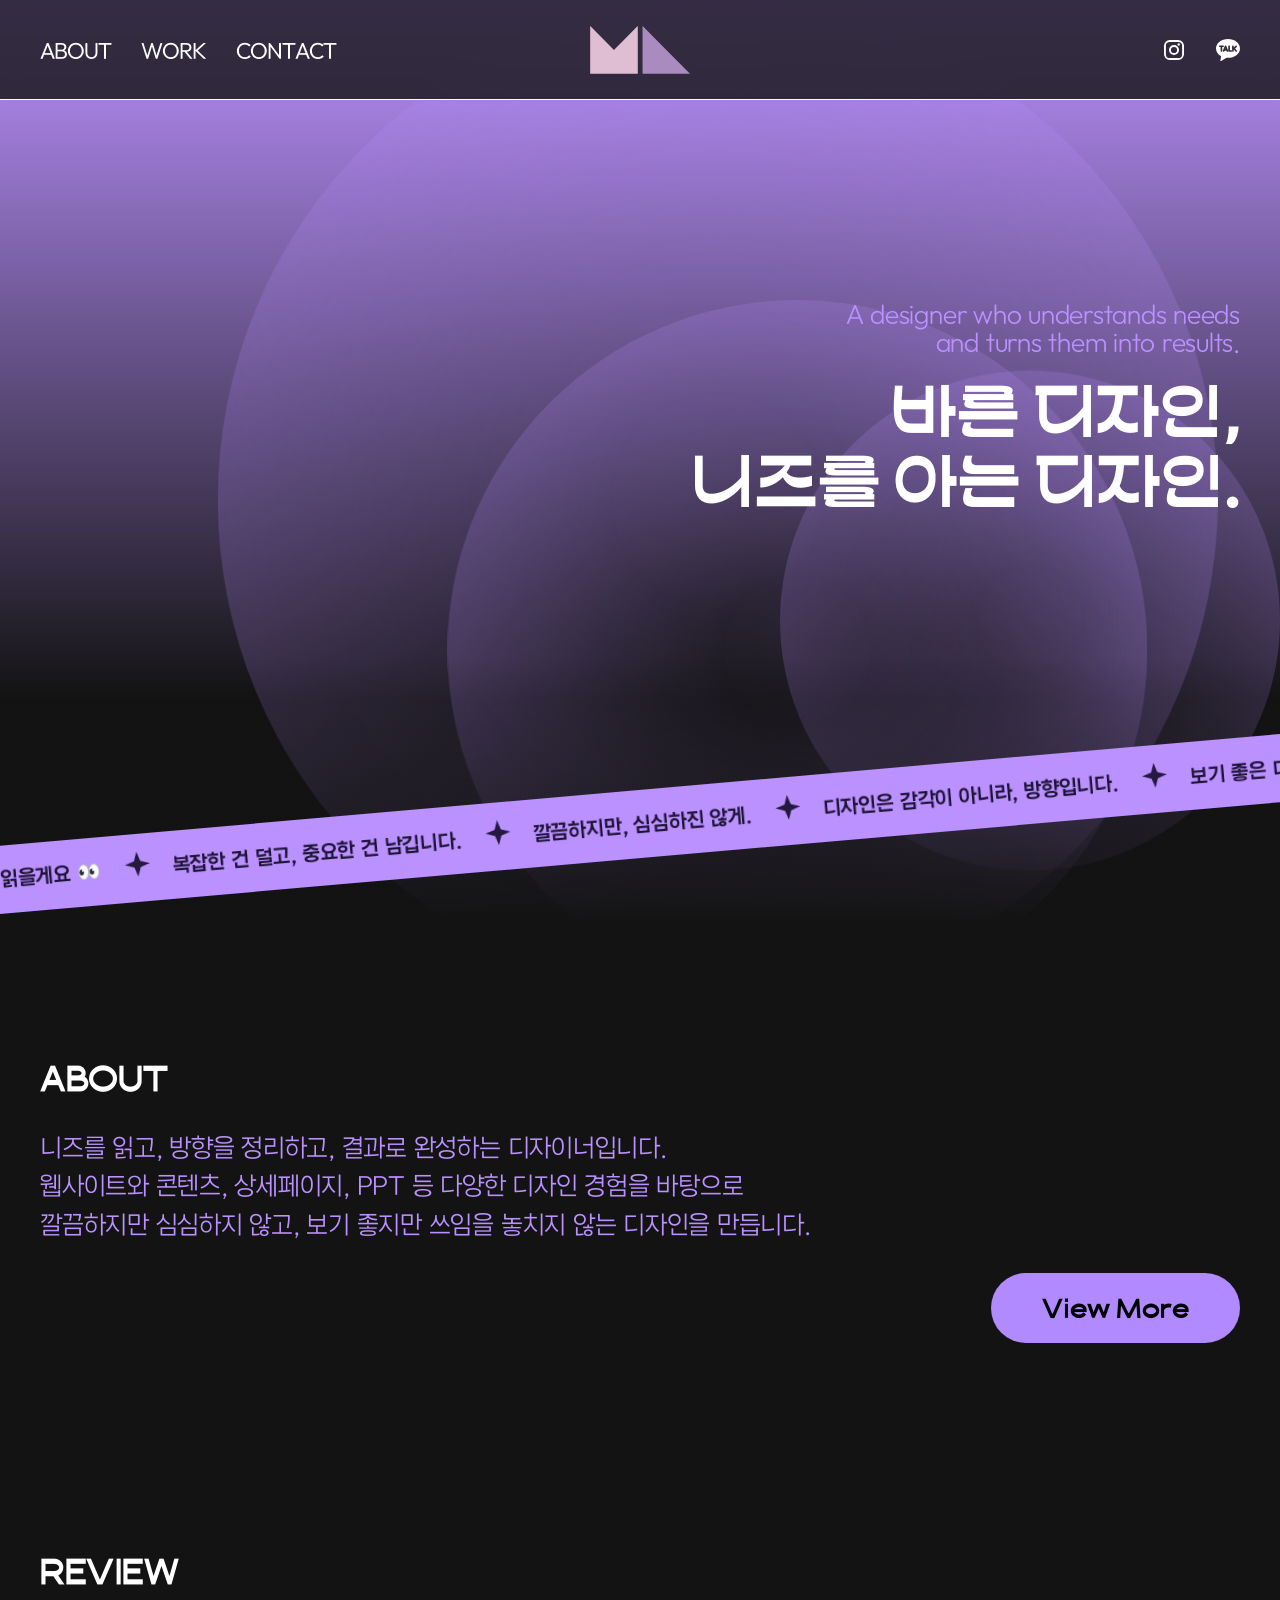
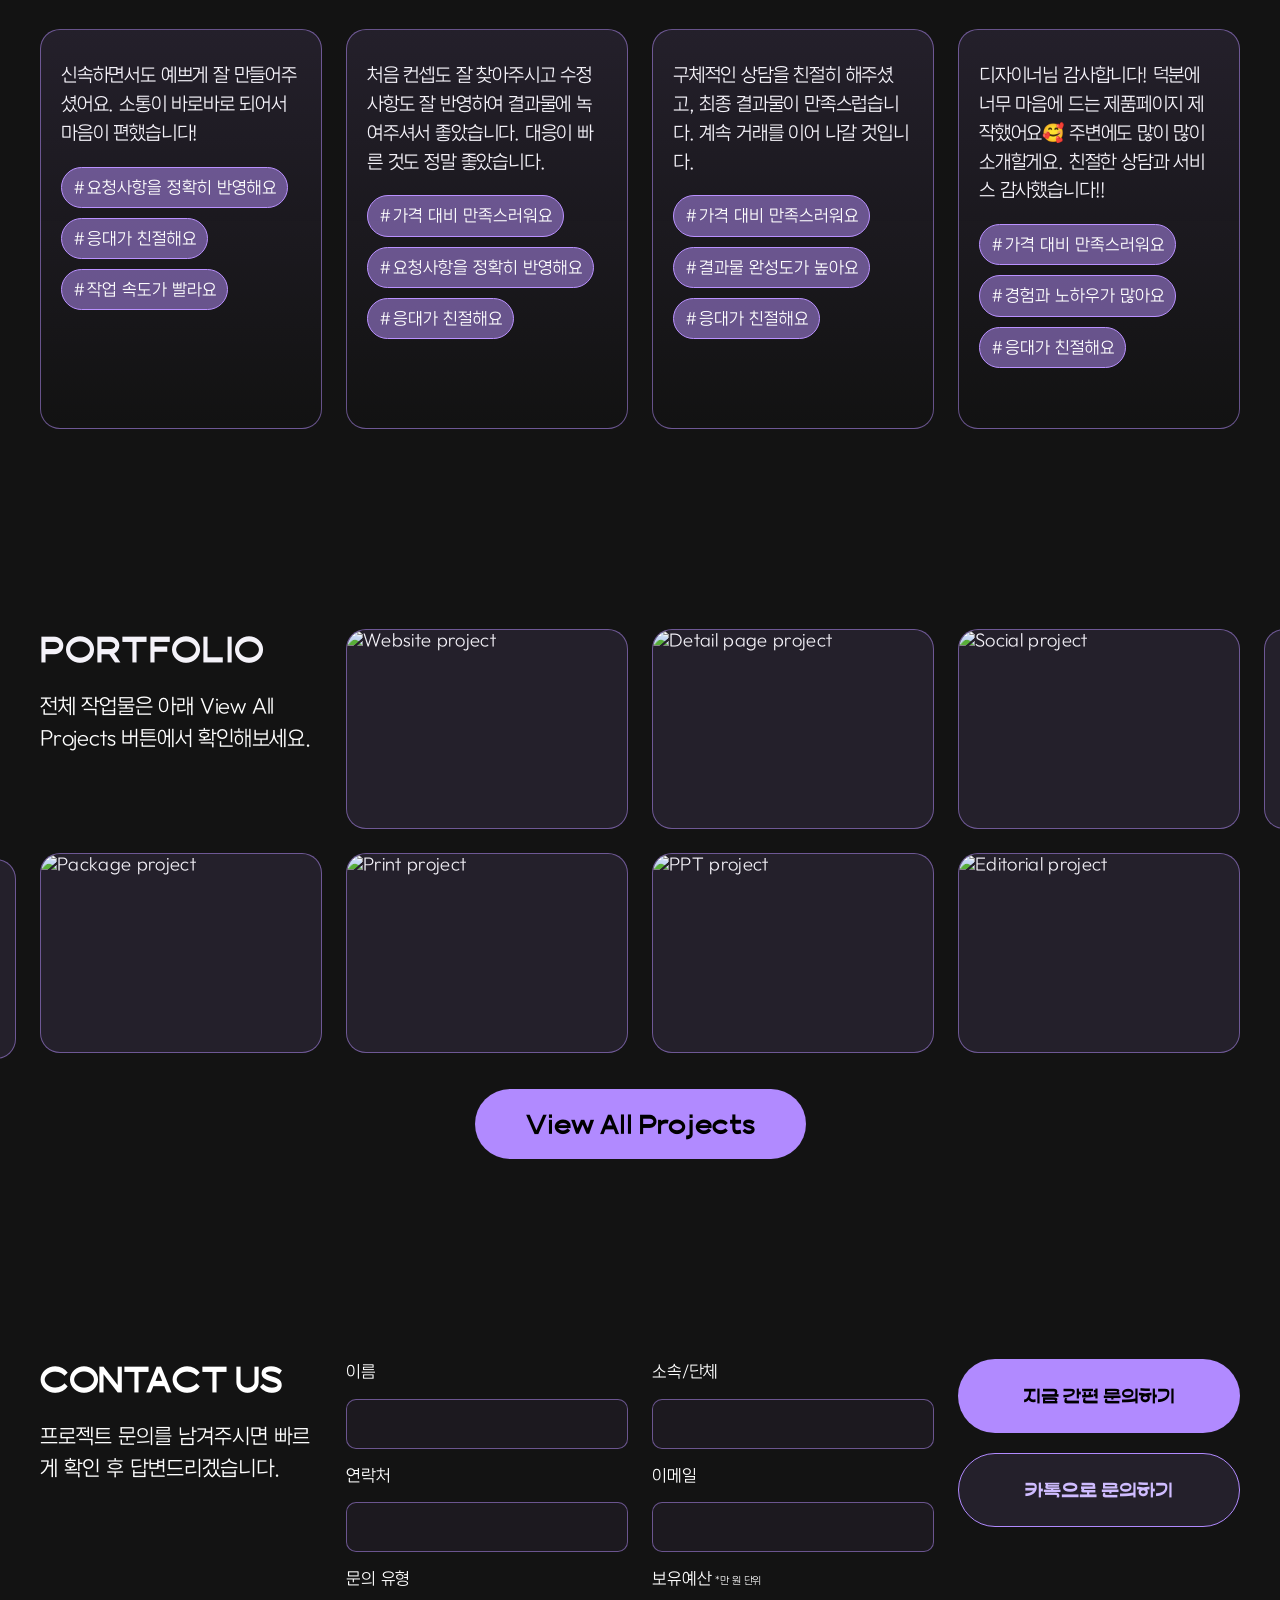
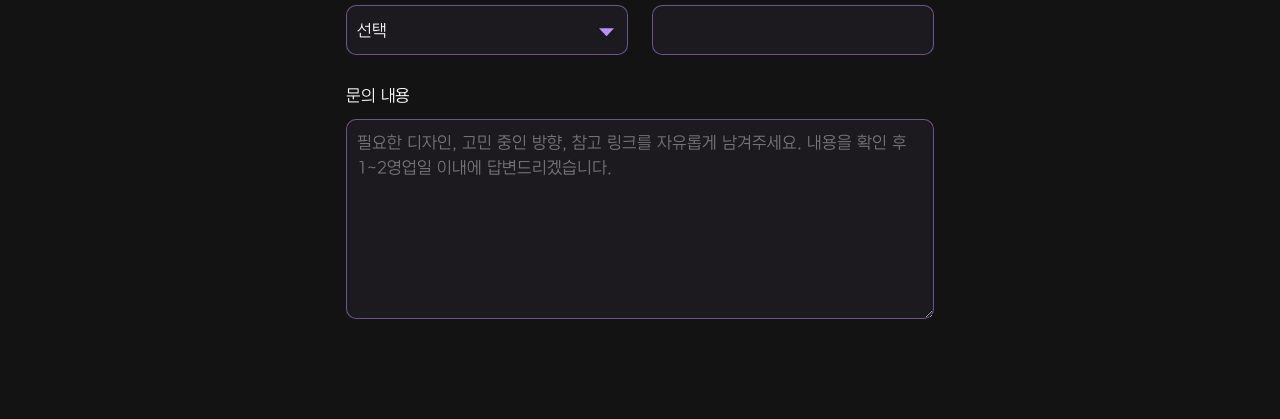
==== commit 1a2975cb: "입력폼 조건 추가 입력폼 연결 및 조건 추가" ====
--- a/index.html
+++ b/index.html
@@ -173,11 +173,11 @@
               <div class="contact-fields contact-col">
                 <label>
                   이름
-                  <input type="text" name="name" required />
+                  <input type="text" name="name" minlength="2" required />
                 </label>
                 <label>
                   연락처
-                  <input type="tel" name="phone" required />
+                  <input type="tel" name="phone" inputmode="numeric" pattern="010-[0-9]{4}-[0-9]{4}" maxlength="13" required />
                 </label>
                 <label>
                   문의 유형
@@ -201,7 +201,7 @@
               <div class="contact-fields contact-col">
                 <label>
                   소속/단체
-                  <input type="text" name="organization" />
+                  <input type="text" name="organization" minlength="1" required />
                 </label>
                 <label>
                   이메일
@@ -209,13 +209,18 @@
                 </label>
                 <label>
                   <span class="label-row">보유예산 <small>*만 원 단위</small></span>
-                  <input type="text" name="budget" />
+                  <input type="text" name="budget" inputmode="numeric" pattern="[0-9]+" required />
                 </label>
               </div>
               <div class="contact-fields contact-message-col">
                 <label>
                   문의 내용
-                  <textarea name="message" rows="5" required></textarea>
+                  <textarea
+                    name="message"
+                    rows="5"
+                    placeholder="필요한 디자인, 고민 중인 방향, 참고 링크를 자유롭게 남겨주세요. 내용을 확인 후 1~2영업일 이내에 답변드리겠습니다."
+                    required
+                  ></textarea>
                 </label>
               </div>
               <div class="contact-actions contact-col">
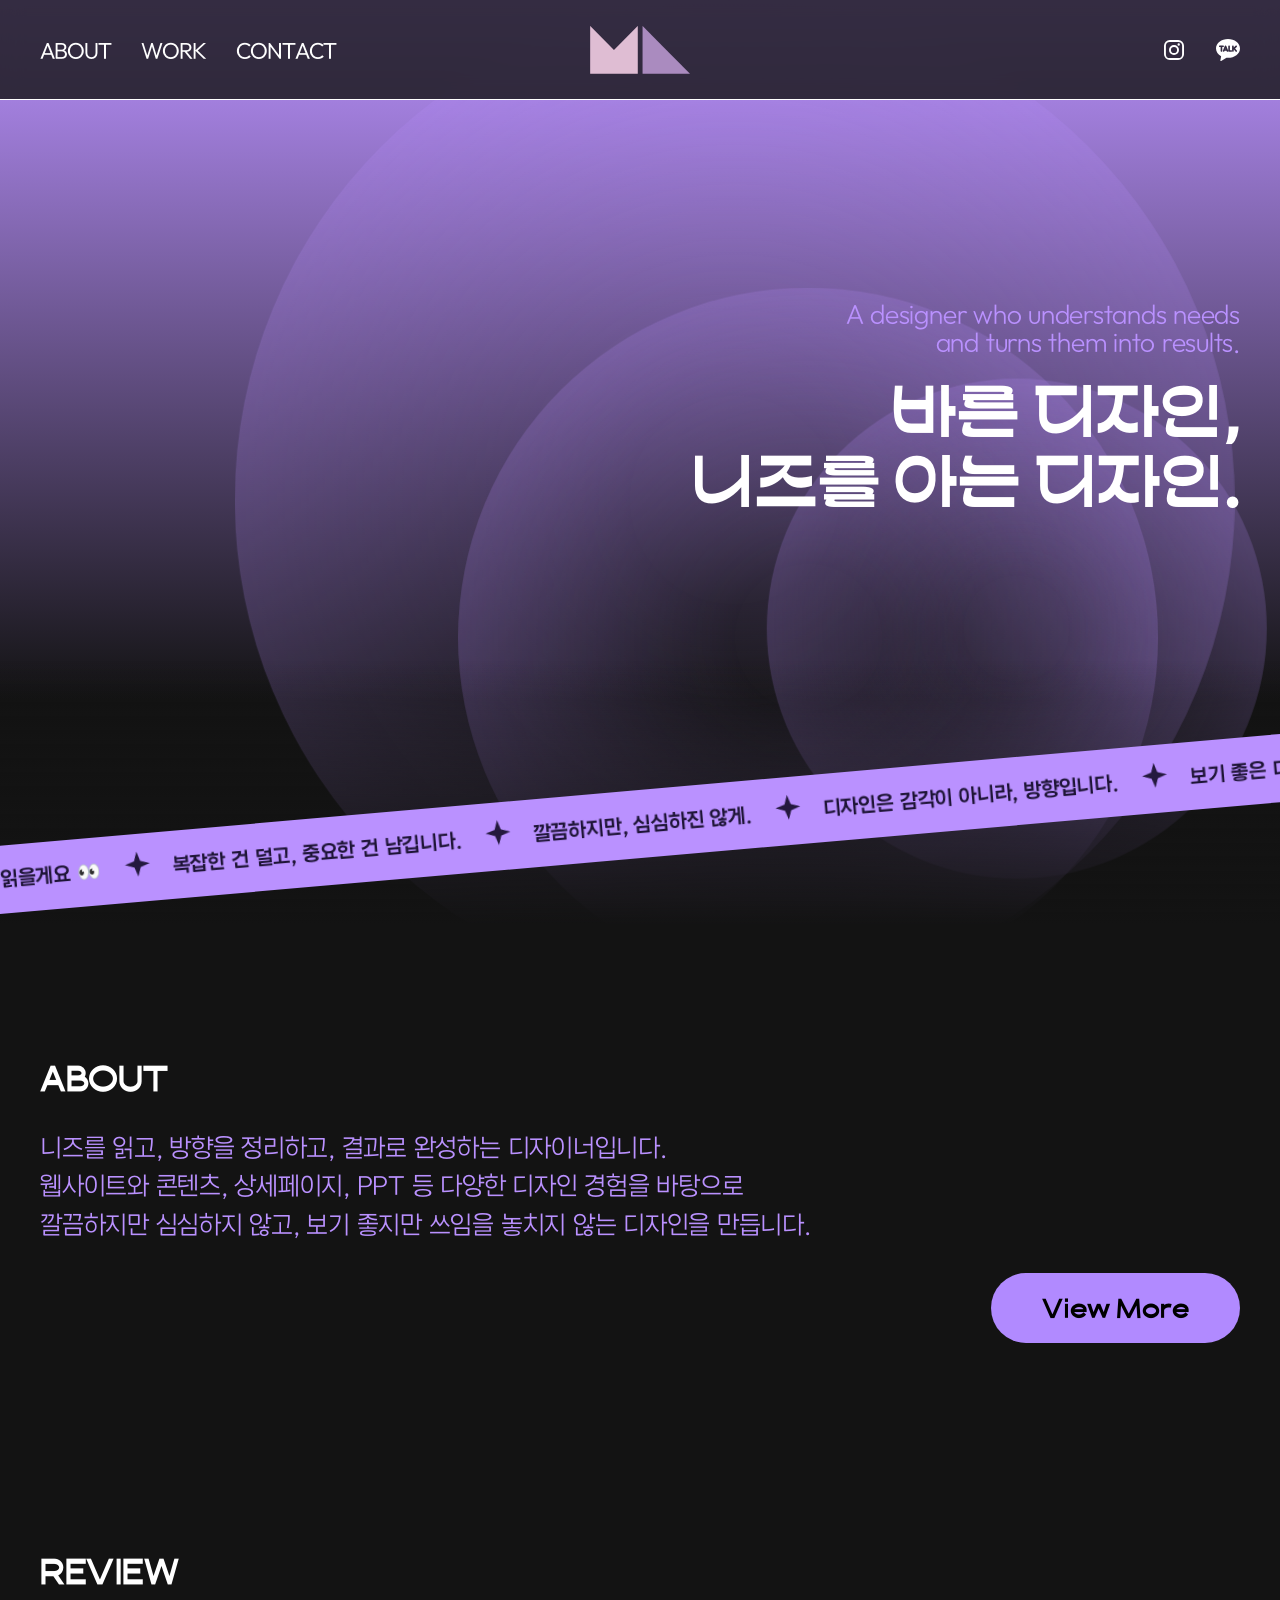
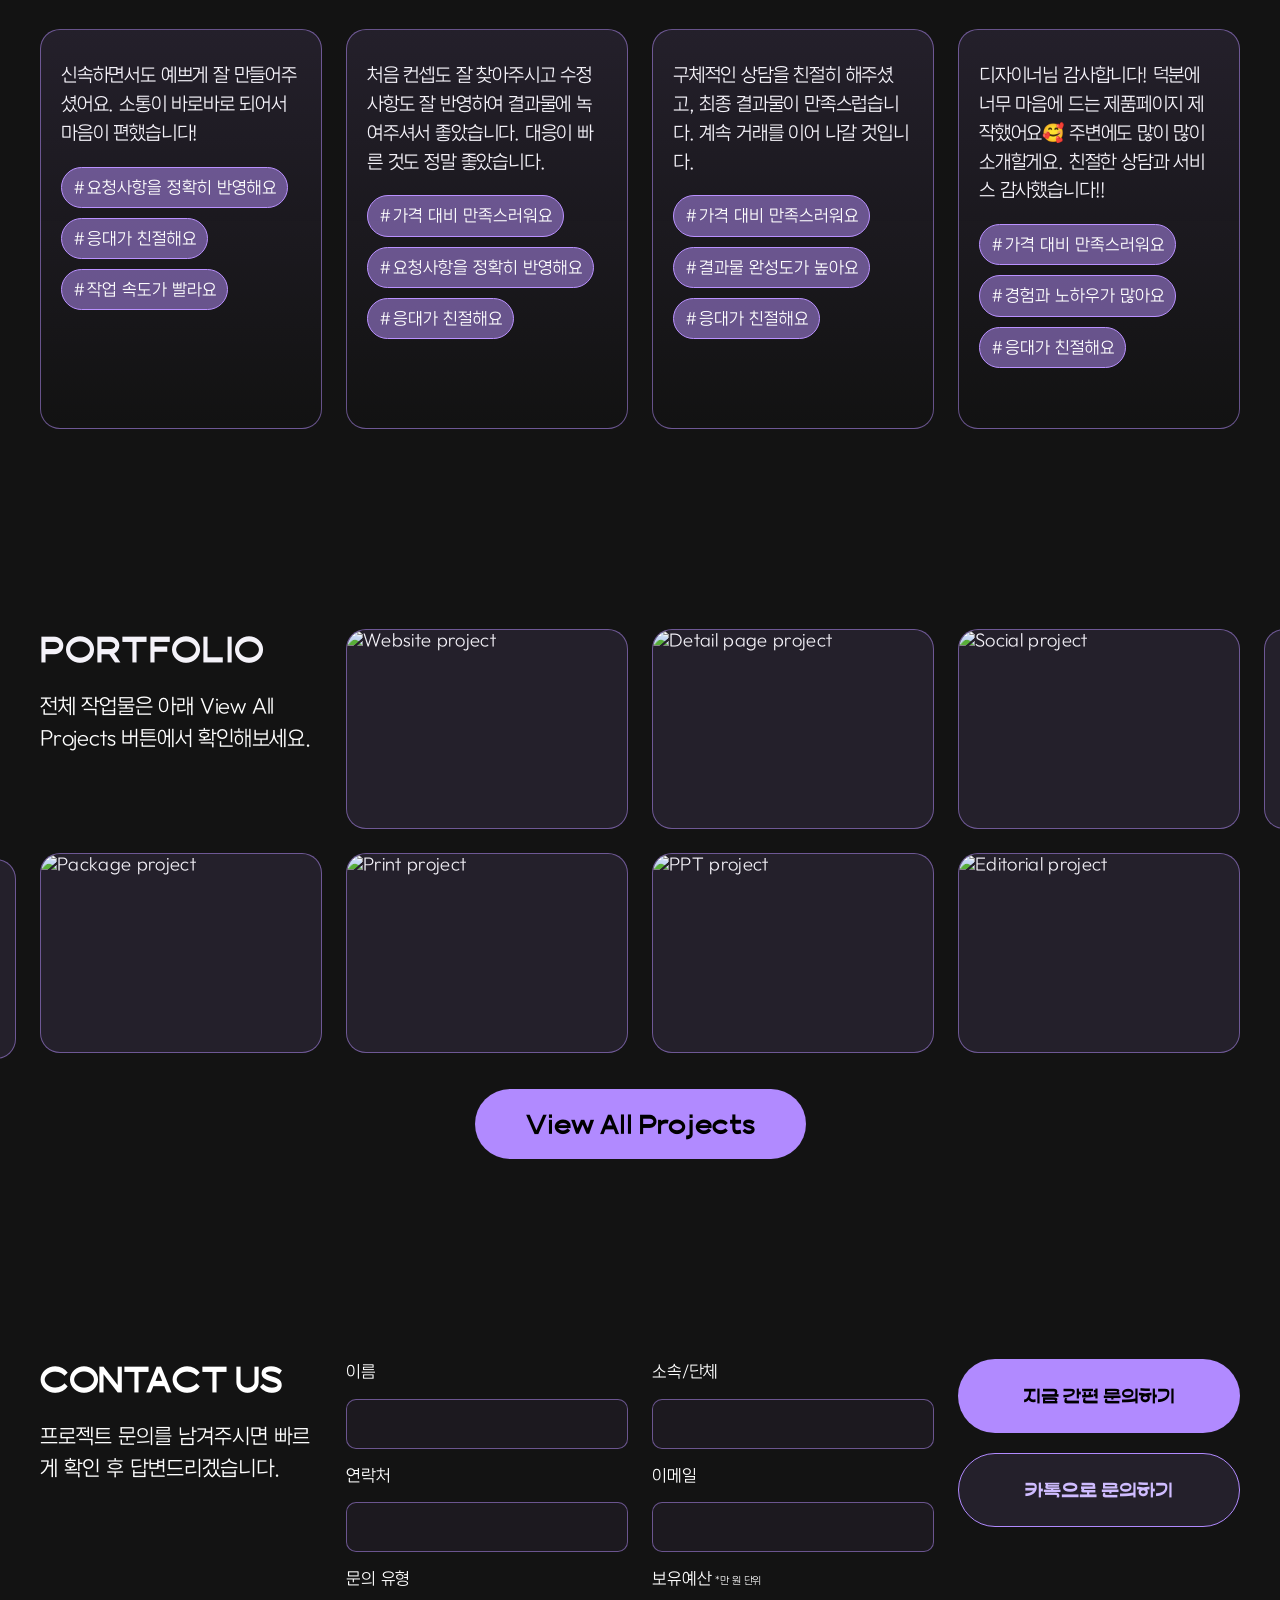
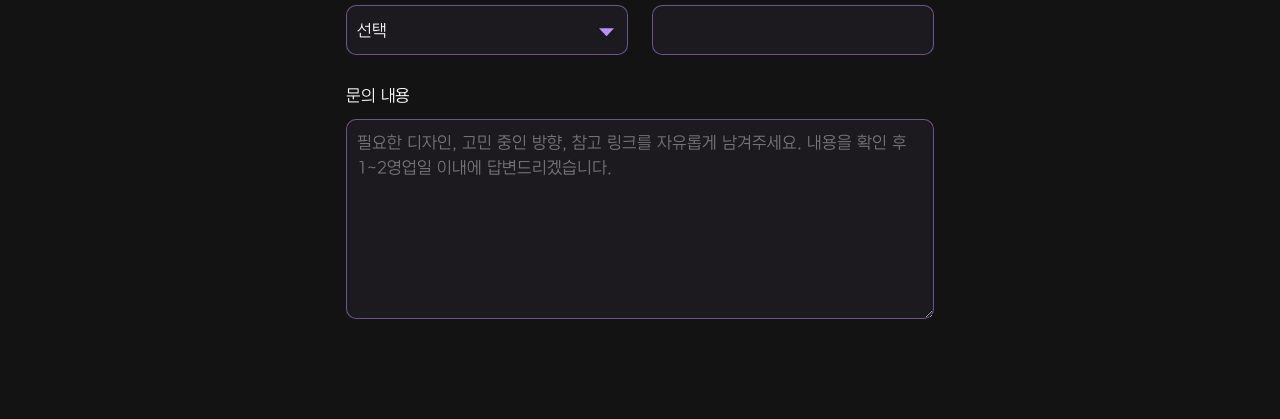
==== commit 6809a4bd: "og-img-setting og-img-setting" ====
--- a/index.html
+++ b/index.html
@@ -4,6 +4,12 @@
     <meta charset="UTF-8" />
     <meta name="viewport" content="width=device-width, initial-scale=1.0" />
     <title>VANI Portfolio</title>
+    <meta property="og:type" content="website" />
+    <meta property="og:title" content="VANI Portfolio" />
+    <meta property="og:description" content="니즈를 읽고 결과로 완성하는 디자인 포트폴리오" />
+    <meta property="og:image" content="img/cover_img.png" />
+    <meta name="twitter:card" content="summary_large_image" />
+    <meta name="twitter:image" content="img/cover_img.png" />
     <link rel="stylesheet" href="styles.css" />
     <link rel="apple-touch-icon" sizes="57x57" href="favi/apple-icon-57x57.png" />
     <link rel="apple-touch-icon" sizes="60x60" href="favi/apple-icon-60x60.png" />
--- a/styles.css
+++ b/styles.css
@@ -1803,7 +1803,7 @@
   }
 }
 
-@media (max-width: 760px) {
+@media (max-width: 1200px) {
   :root {
     --header-height: 65px;
     --main-side-padding: 14px;
